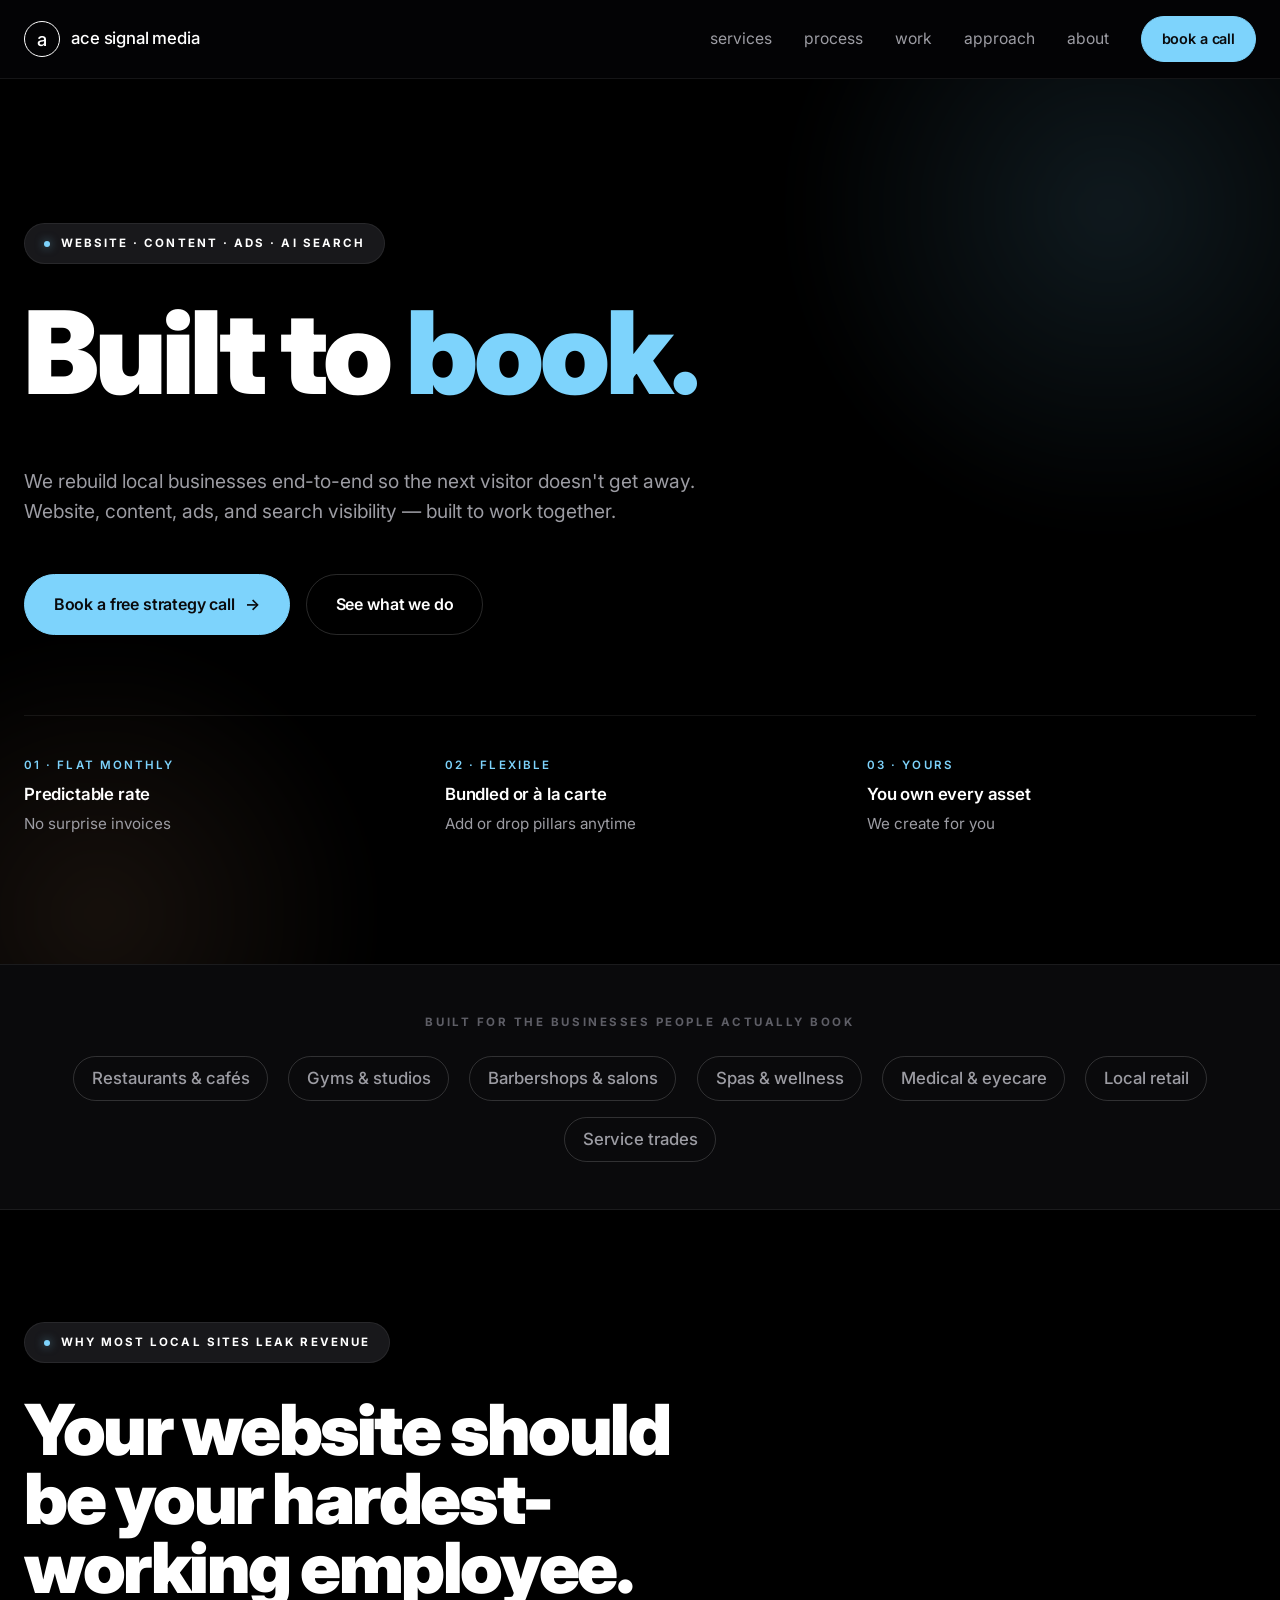
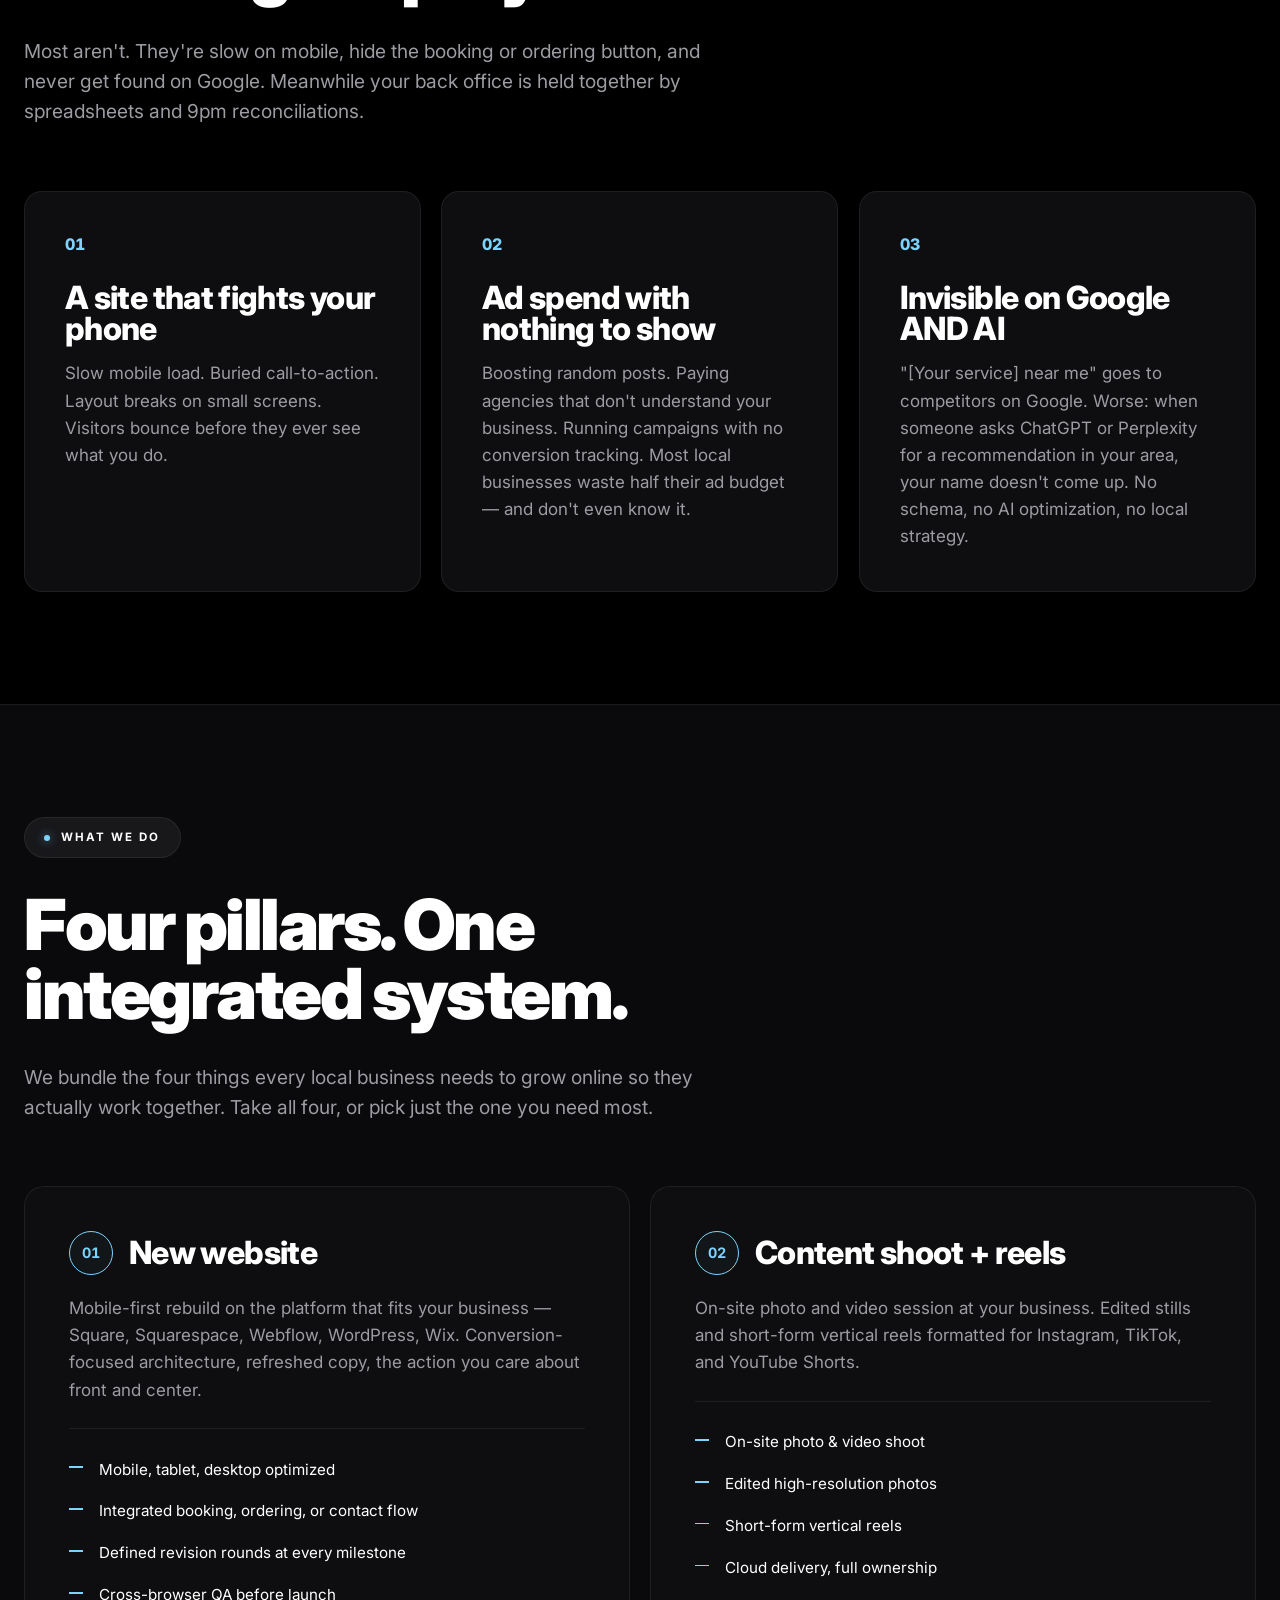
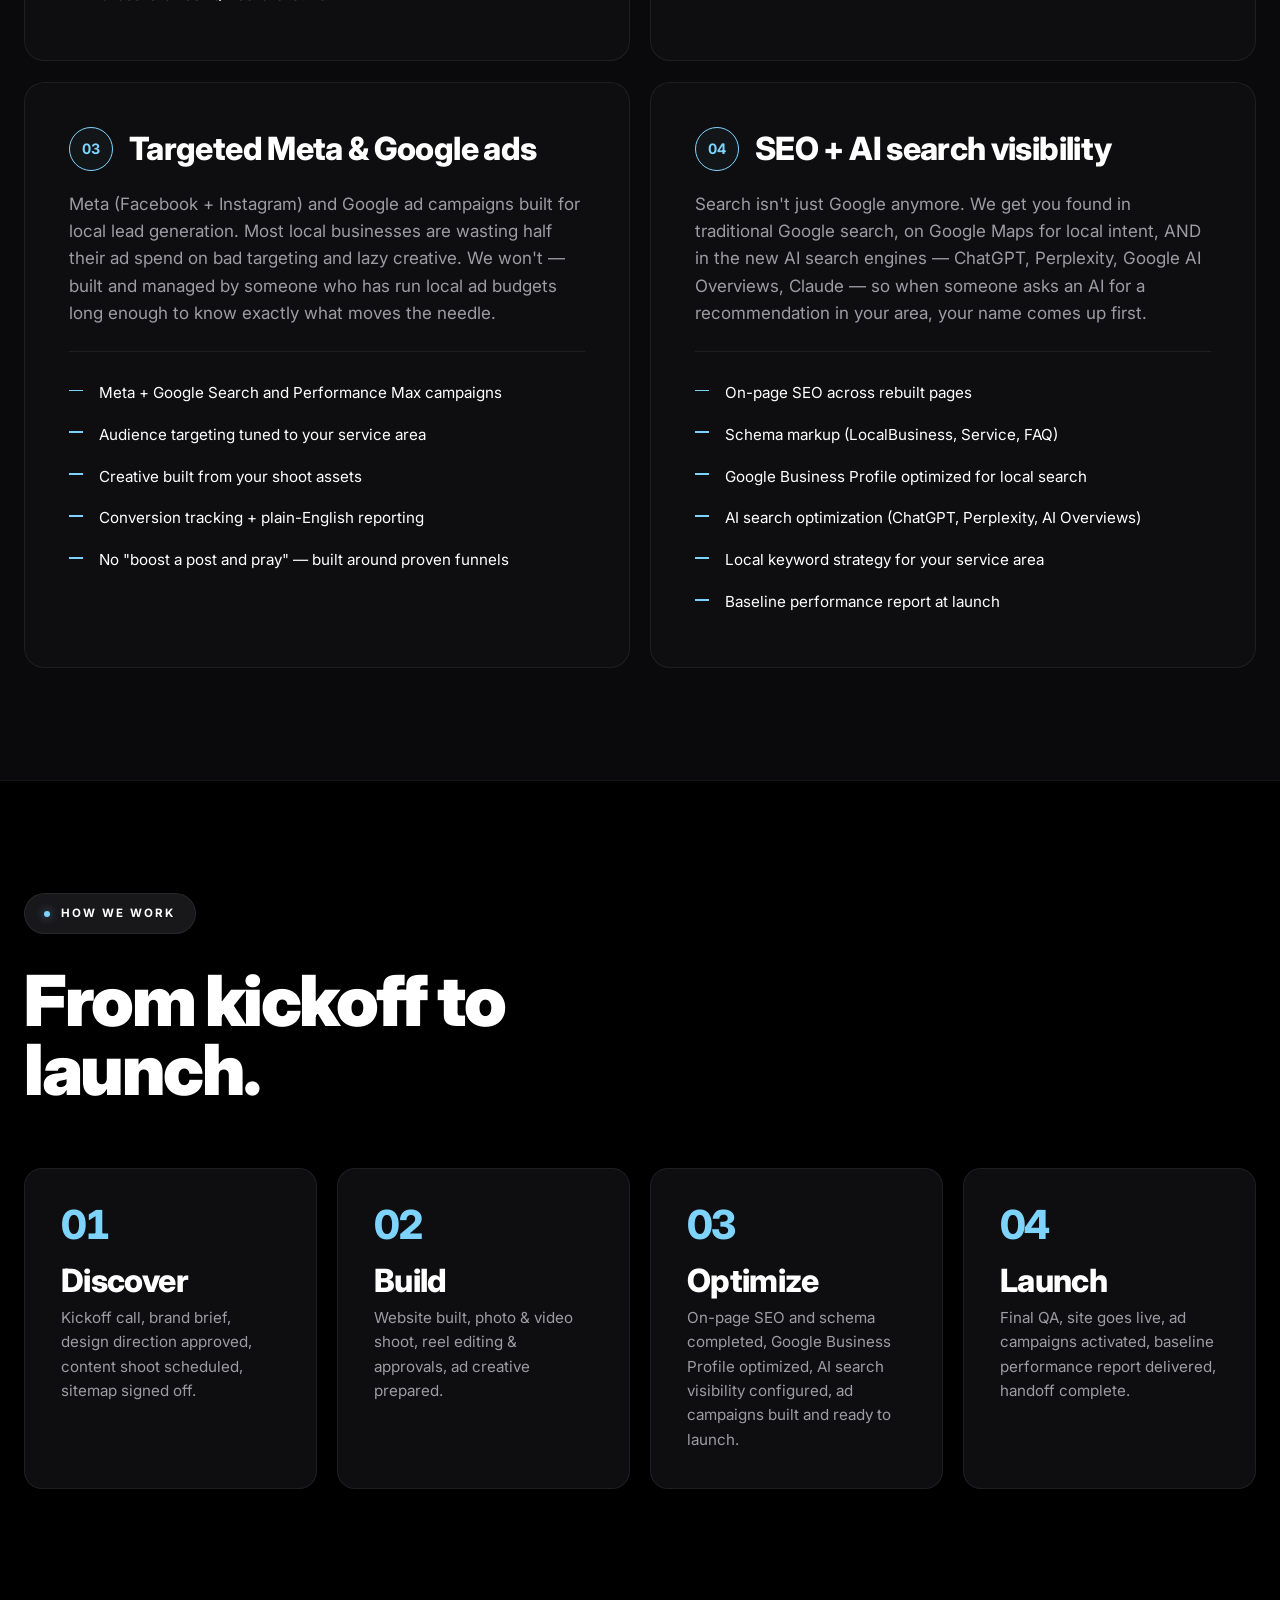
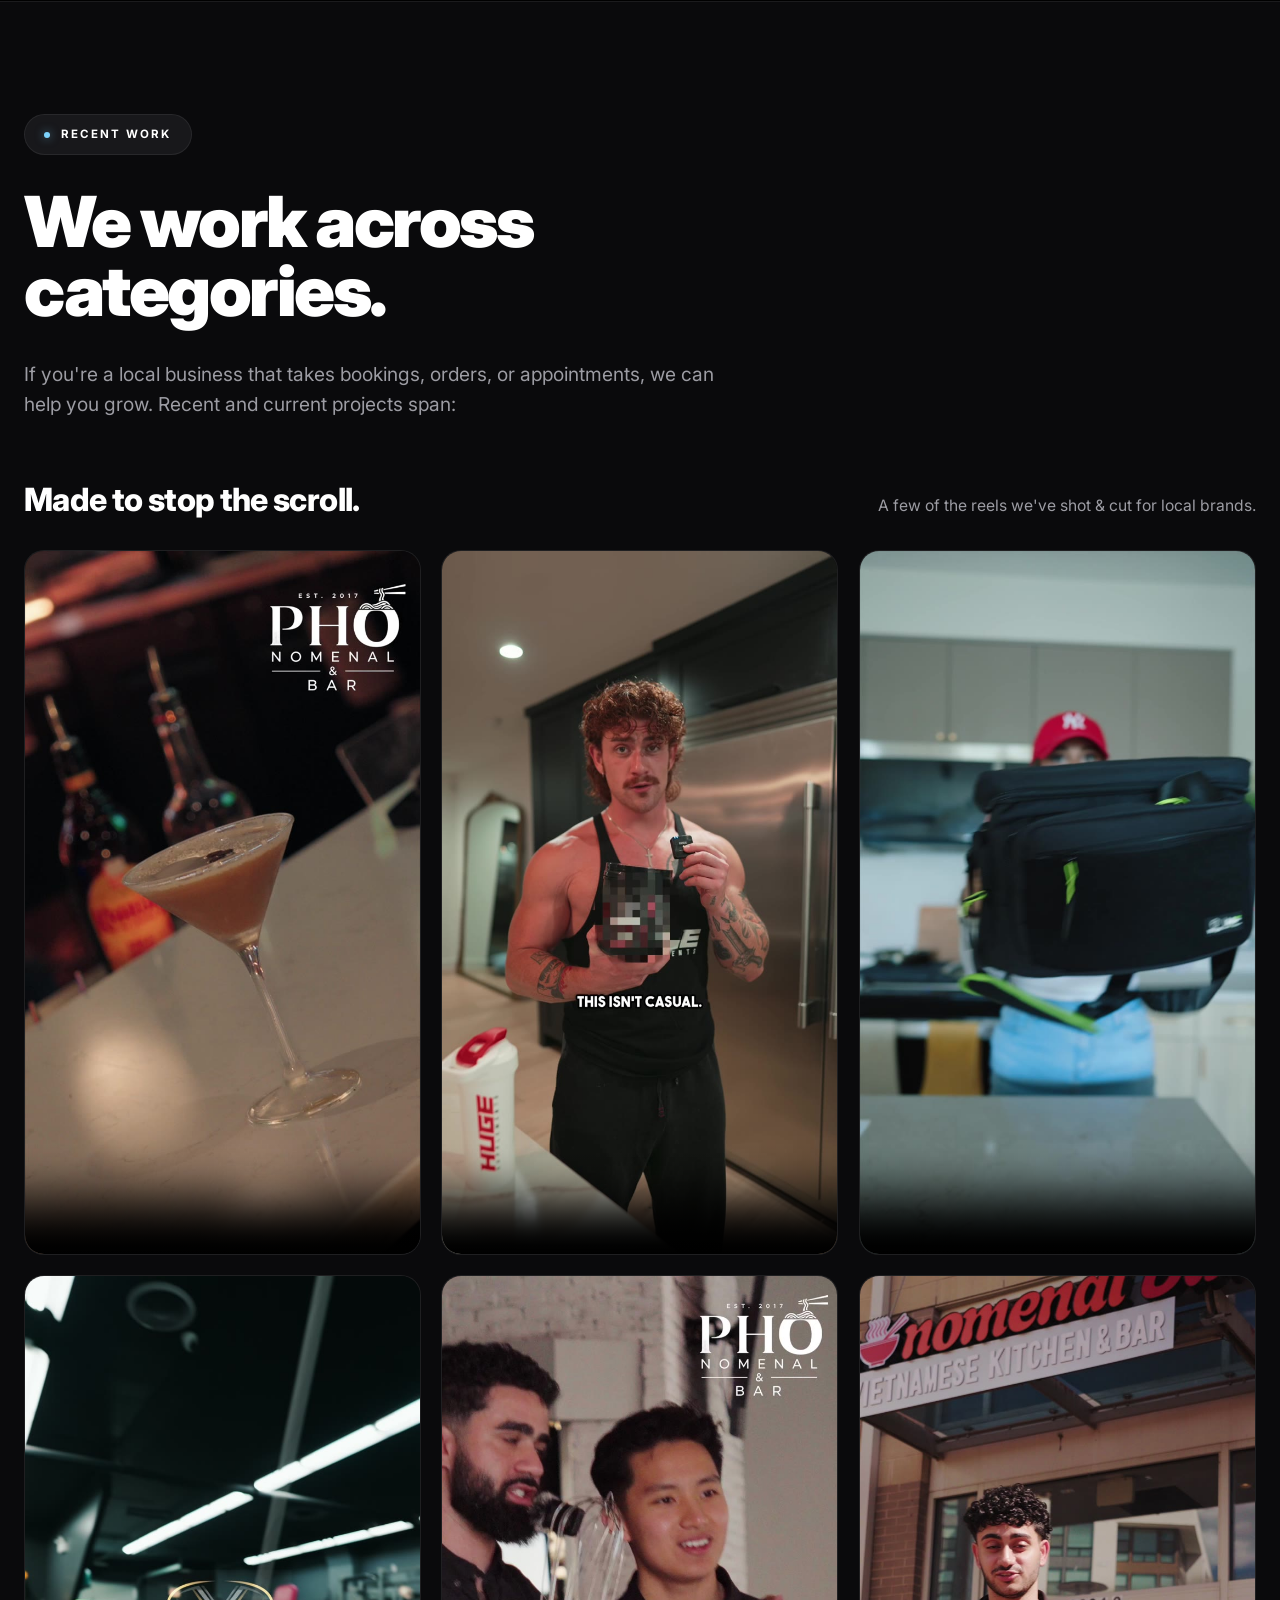
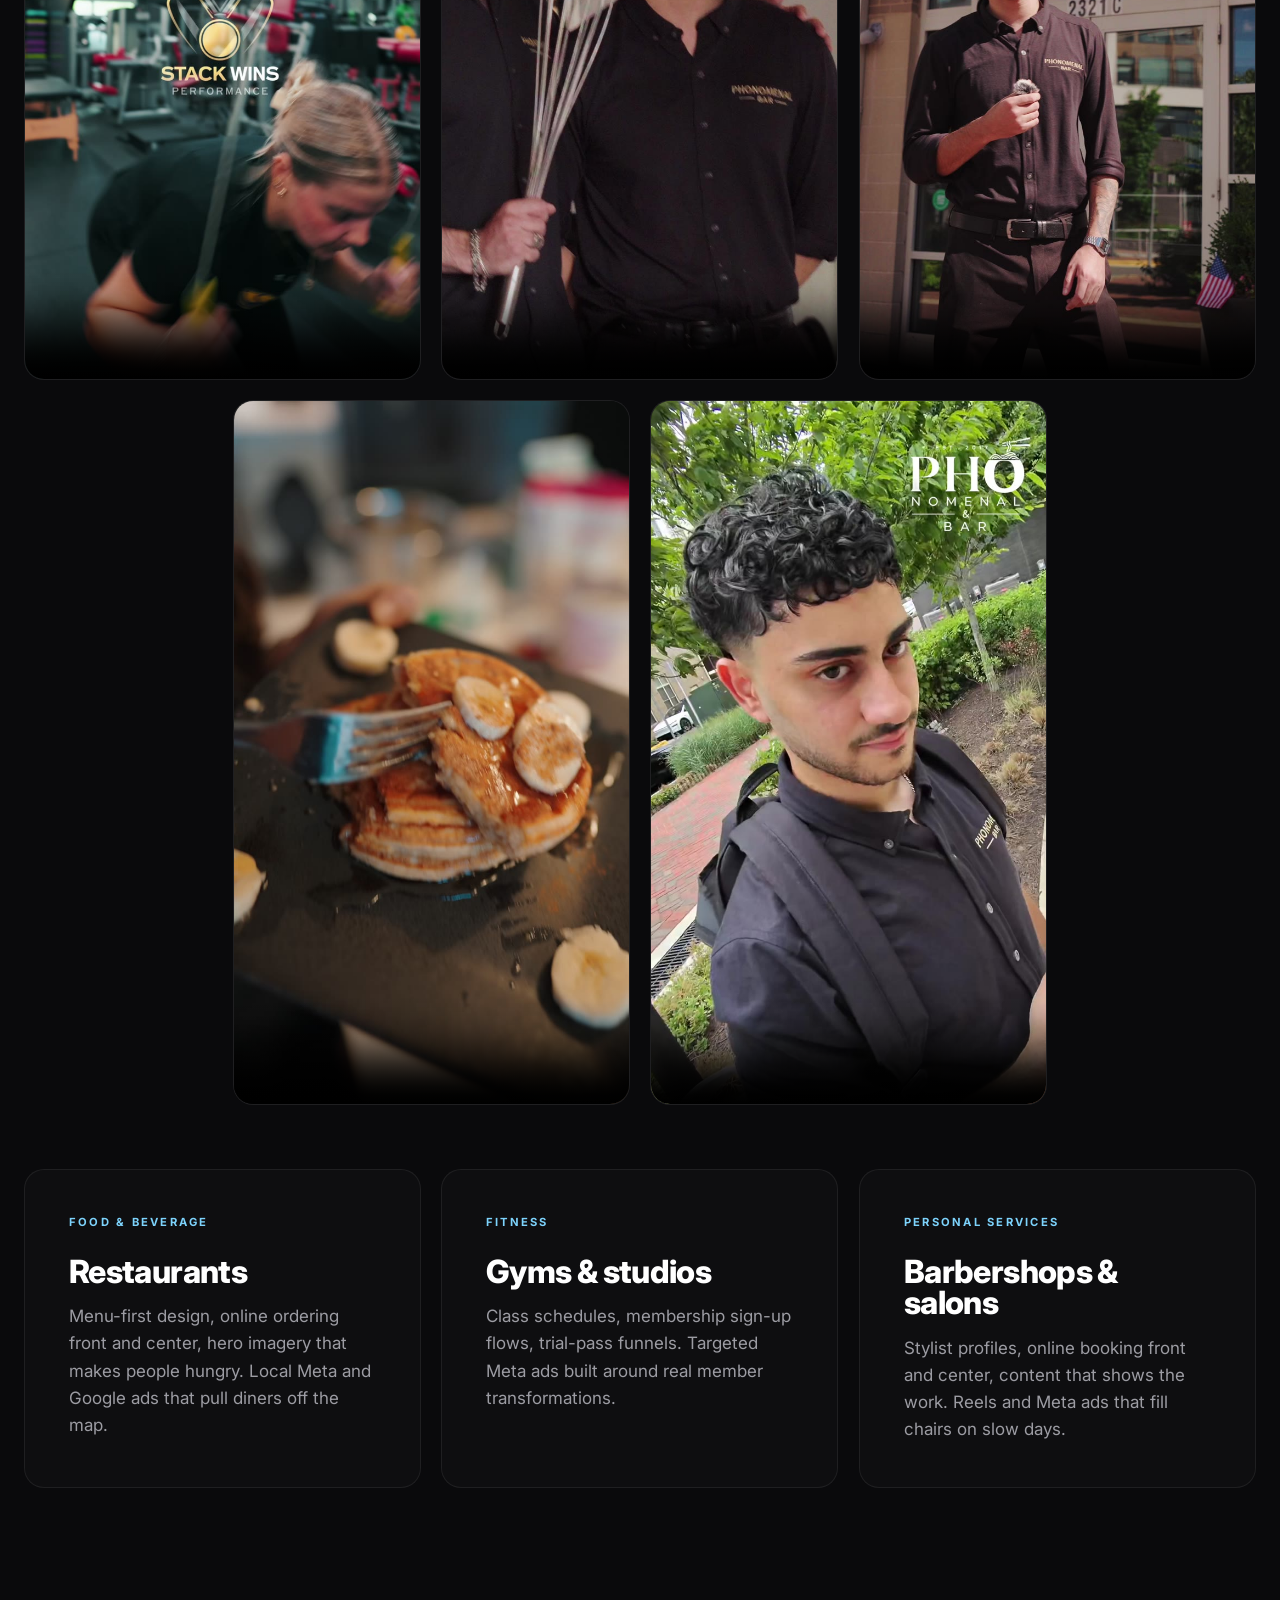
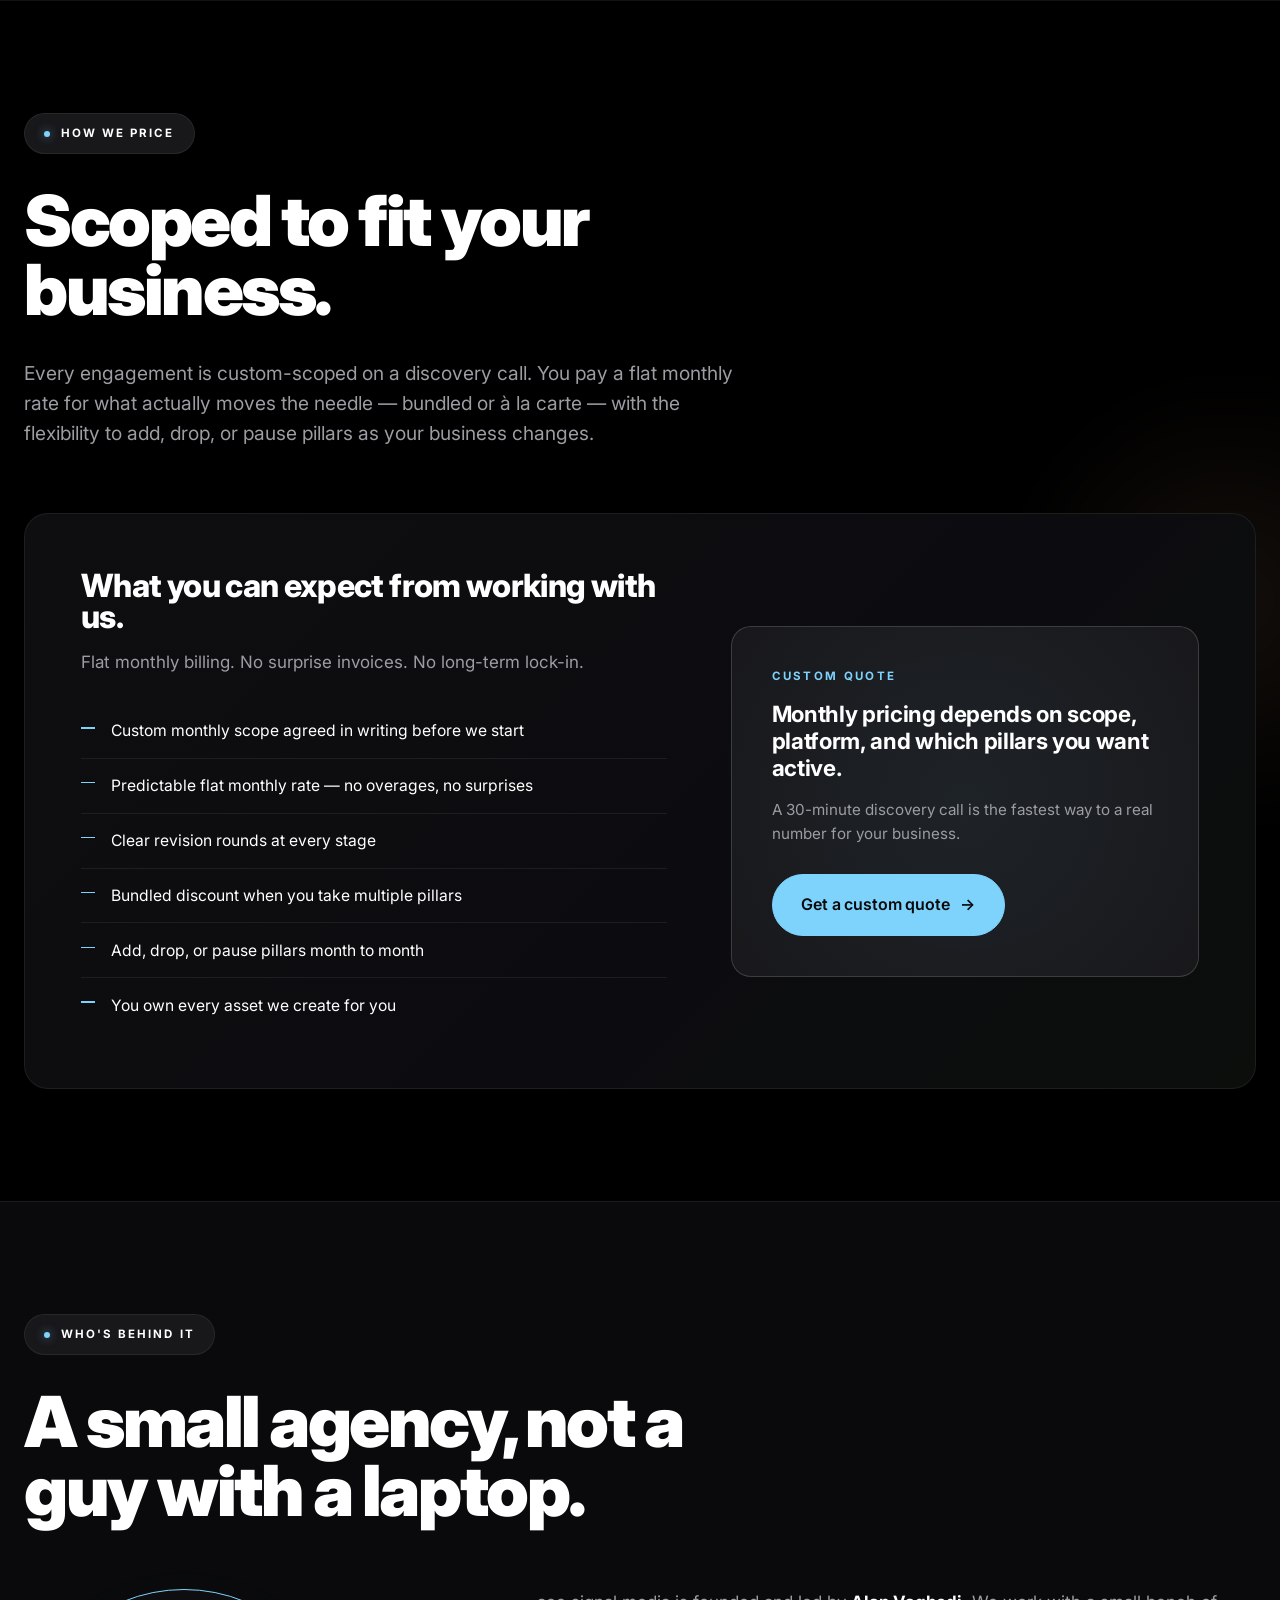
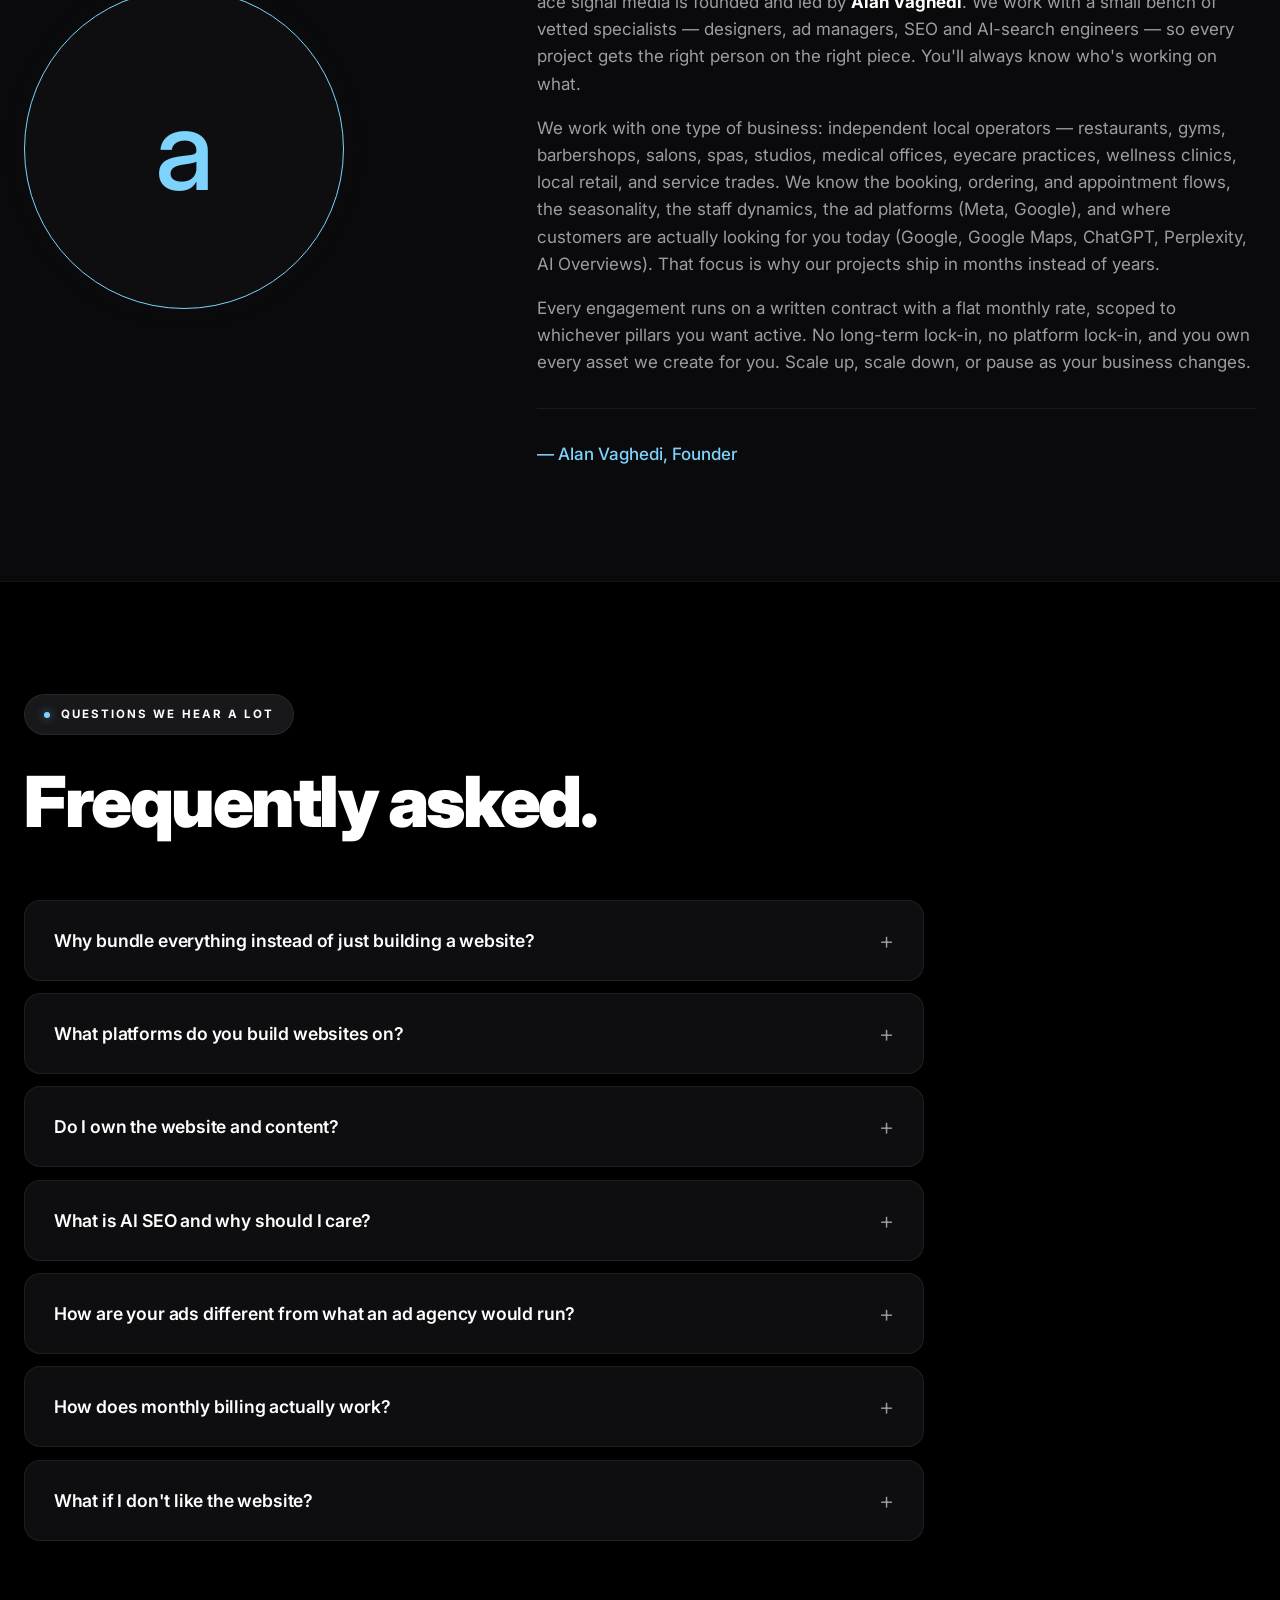
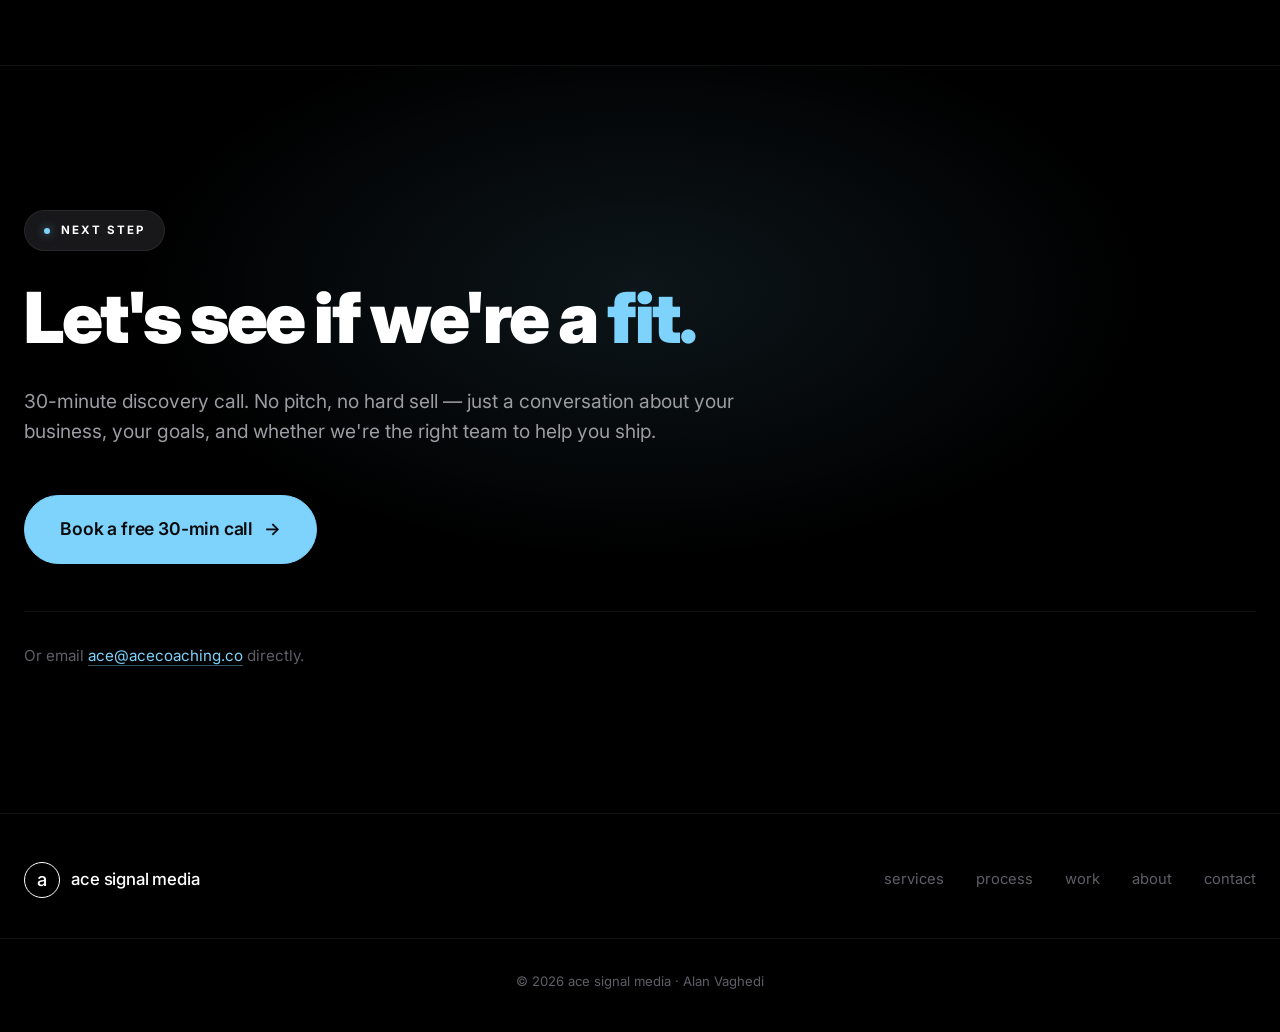
==== index.html @ 77b23f20 "Auto-deploy test marker" ====
<!DOCTYPE html>
<html lang="en">
<head>
<meta charset="UTF-8" />
<!-- autodeploy-test-marker-777 -->
<meta name="viewport" content="width=device-width, initial-scale=1.0" />
<title>ace signal media — built to book.</title>
<meta name="description" content="The website + ads + AI search agency for local small businesses. We rebuild your site, shoot your content, run your ads, and get you found on Google and AI." />
<!-- Leadsy / vtag AI website visitor pixel -->
<script id="vtag-ai-js" async src="https://r2.leadsy.ai/tag.js" data-pid="1Dq2SYJ3XK5FTLIPT" data-version="062024"></script>
<!-- Apollo.io website visitor tracking -->
<script>function initApollo(){var n=Math.random().toString(36).substring(7),o=document.createElement("script");
  o.src="https://assets.apollo.io/micro/website-tracker/tracker.iife.js?nocache="+n,o.async=!0,o.defer=!0,
  o.onload=function(){window.trackingFunctions.onLoad({appId:"6a668220c1beca00149664e9"})},
  document.head.appendChild(o)}initApollo();</script>
<link rel="preconnect" href="https://fonts.googleapis.com">
<link rel="preconnect" href="https://fonts.gstatic.com" crossorigin>
<link href="https://fonts.googleapis.com/css2?family=Inter:wght@400;500;600;700;800;900&display=swap" rel="stylesheet">
<style>
  /* ---------- Reset & base ---------- */
  *, *::before, *::after { box-sizing: border-box; }
  html { scroll-behavior: smooth; -webkit-text-size-adjust: 100%; }
  body {
    margin: 0;
    font-family: "Inter", -apple-system, BlinkMacSystemFont, "Helvetica Neue", Arial, sans-serif;
    font-size: 17px;
    line-height: 1.6;
    color: #FFFFFF;
    background: #000000;
    -webkit-font-smoothing: antialiased;
    -moz-osx-font-smoothing: grayscale;
  }
  img { max-width: 100%; display: block; }
  a { color: inherit; text-decoration: none; transition: color .2s, opacity .2s; }
  button, .btn { font-family: inherit; cursor: pointer; }

  :root {
    --bg: #050507;
    --bg-1: #0E0E10;
    --bg-2: #18181B;
    --bg-3: #222226;
    --bg-section: #0A0A0C;
    --text: #FFFFFF;
    --text-muted: #9C9CA3;
    --text-dim: #5E5E66;
    --border: rgba(255,255,255,0.07);
    --border-2: rgba(255,255,255,0.16);
    --accent: #7DD3FC;
    --accent-dim: #38B5E8;
    --accent-warm: #FFB88A;
    --max: 1320px;
  }

  h1, h2, h3, h4 {
    font-family: "Inter", sans-serif;
    font-weight: 900;
    color: var(--text);
    line-height: 0.98;
    letter-spacing: -0.035em;
    margin: 0 0 .5em;
  }
  h1 { font-size: clamp(3.5rem, 9vw, 7.5rem); }
  h2 { font-size: clamp(2.4rem, 5.5vw, 4.5rem); }
  h3 { font-size: clamp(1.4rem, 2.5vw, 2rem); font-weight: 800; letter-spacing: -0.02em; }
  h4 { font-size: 1.2rem; font-weight: 700; letter-spacing: -0.015em; }
  p  { margin: 0 0 1em; }

  ::selection { background: var(--accent); color: #000; }

  .pill {
    display: inline-flex;
    align-items: center;
    gap: .65rem;
    padding: .65rem 1.2rem;
    border-radius: 999px;
    background: var(--bg-2);
    color: var(--text);
    font-size: .72rem;
    font-weight: 700;
    letter-spacing: .18em;
    text-transform: uppercase;
    margin: 0 0 2rem;
    border: 1px solid var(--border);
  }
  .pill .dot {
    display: inline-block;
    width: 6px;
    height: 6px;
    border-radius: 50%;
    background: var(--accent);
    box-shadow: 0 0 10px rgba(125,211,252,0.6);
    animation: pulse 2.4s ease-in-out infinite;
  }
  @keyframes pulse {
    0%, 100% { opacity: 1; transform: scale(1); }
    50% { opacity: 0.6; transform: scale(0.85); }
  }
  .lede {
    font-size: clamp(1.05rem, 1.5vw, 1.3rem);
    color: var(--text-muted);
    line-height: 1.55;
    font-weight: 400;
    max-width: 60ch;
  }
  .muted { color: var(--text-muted); }
  .accent-text { color: var(--accent); }

  .container { max-width: var(--max); margin: 0 auto; padding: 0 1.5rem; }
  section { padding: 7rem 0; position: relative; }
  @media (max-width: 720px) { section { padding: 4.5rem 0; } }

  .section-alt { background: var(--bg-section); }
  .section-alt + section:not(.section-alt) { border-top: 1px solid var(--border); }
  section:not(.section-alt) + .section-alt { border-top: 1px solid var(--border); }

  /* ---------- Buttons ---------- */
  .btn {
    display: inline-flex;
    align-items: center;
    gap: .65rem;
    padding: 1.05rem 1.8rem;
    border-radius: 999px;
    font-weight: 600;
    font-size: 1rem;
    border: 1px solid transparent;
    transition: transform .15s ease, background .2s, color .2s, border-color .2s, box-shadow .25s;
    white-space: nowrap;
    letter-spacing: -0.01em;
    position: relative;
  }
  .btn-primary {
    background: var(--accent);
    color: #0A0A0C;
    border-color: var(--accent);
    box-shadow: 0 0 0 0 rgba(125,211,252,0);
  }
  .btn-primary:hover {
    background: #A5DFFE;
    border-color: #A5DFFE;
    transform: translateY(-1px);
    box-shadow: 0 8px 30px -8px rgba(125,211,252,0.55);
  }
  .btn-ghost {
    background: transparent;
    color: var(--text);
    border: 1px solid var(--border-2);
  }
  .btn-ghost:hover { border-color: var(--accent); color: var(--accent); background: rgba(125,211,252,0.04); }
  .btn-arrow::after {
    content: "→";
    display: inline-block;
    transition: transform .2s;
  }
  .btn-arrow:hover::after { transform: translateX(3px); }

  /* ---------- Nav ---------- */
  .nav {
    position: sticky;
    top: 0;
    z-index: 50;
    background: rgba(5,5,7,0.72);
    backdrop-filter: saturate(180%) blur(16px);
    -webkit-backdrop-filter: saturate(180%) blur(16px);
    border-bottom: 1px solid var(--border);
    transition: background .25s, border-color .25s;
  }
  .nav-inner {
    max-width: var(--max);
    margin: 0 auto;
    padding: 1rem 1.5rem;
    display: flex;
    align-items: center;
    justify-content: space-between;
    gap: 2rem;
  }
  .brand {
    display: inline-flex;
    align-items: center;
    gap: .7rem;
    font-family: "Inter", sans-serif;
    font-size: 1.05rem;
    font-weight: 500;
    color: var(--text);
    letter-spacing: -0.01em;
    transition: transform .25s;
  }
  .brand:hover { transform: translateX(2px); }
  .brand-mark {
    width: 36px;
    height: 36px;
    border: 1.5px solid var(--text);
    border-radius: 50%;
    display: inline-flex;
    align-items: center;
    justify-content: center;
    font-family: "Inter", sans-serif;
    font-weight: 500;
    font-size: 1.15rem;
    color: var(--text);
    line-height: 1;
    position: relative;
    transition: border-color .25s, box-shadow .25s;
  }
  .brand:hover .brand-mark {
    border-color: var(--accent);
    box-shadow: 0 0 24px -4px rgba(125,211,252,0.5);
    color: var(--accent);
  }
  .nav-links {
    display: flex;
    gap: 2rem;
    align-items: center;
    font-size: .98rem;
    color: var(--text-muted);
    font-weight: 400;
  }
  .nav-links a:not(.nav-cta) { position: relative; }
  .nav-links a:not(.nav-cta)::after {
    content: '';
    position: absolute;
    left: 0;
    bottom: -4px;
    width: 0;
    height: 1.5px;
    background: var(--accent);
    transition: width .25s ease;
  }
  .nav-links a:not(.nav-cta):hover { color: var(--text); }
  .nav-links a:not(.nav-cta):hover::after { width: 100%; }
  .nav-cta { font-size: .9rem; padding: .65rem 1.25rem; }
  @media (max-width: 880px) {
    .nav-links a:not(.nav-cta) { display: none; }
  }

  /* ---------- Hero ---------- */
  .hero {
    padding: 9rem 0 8rem;
    position: relative;
    overflow: hidden;
  }
  .hero::before {
    content: '';
    position: absolute;
    top: -220px;
    right: -180px;
    width: 700px;
    height: 700px;
    background: radial-gradient(circle, rgba(125,211,252,0.12), transparent 65%);
    border-radius: 50%;
    pointer-events: none;
    filter: blur(20px);
  }
  .hero::after {
    content: '';
    position: absolute;
    bottom: -250px;
    left: -200px;
    width: 600px;
    height: 600px;
    background: radial-gradient(circle, rgba(255,184,138,0.09), transparent 65%);
    border-radius: 50%;
    pointer-events: none;
    filter: blur(20px);
  }
  .hero > .container { position: relative; z-index: 1; }
  .hero h1 { max-width: 14ch; }
  .hero h1 .punch { color: var(--accent); }
  .hero .lede { margin-top: 1.8rem; }
  .hero-actions { margin-top: 3rem; display: flex; gap: 1rem; flex-wrap: wrap; }
  .hero-meta {
    margin-top: 5rem;
    padding-top: 2.5rem;
    border-top: 1px solid var(--border);
    display: grid;
    grid-template-columns: repeat(3, 1fr);
    gap: 2rem;
    color: var(--text-muted);
    font-size: .95rem;
  }
  @media (max-width: 720px) { .hero-meta { grid-template-columns: 1fr; gap: 1rem; } }
  .hero-meta strong { color: var(--text); font-weight: 600; display: block; margin-bottom: .25rem; font-size: 1.05rem; letter-spacing: -0.01em; }
  .hero-meta .label { color: var(--accent); font-weight: 600; font-size: .72rem; letter-spacing: .18em; text-transform: uppercase; display: block; margin-bottom: .4rem; }

  /* ---------- Trust strip ---------- */
  .trust {
    padding: 3rem 0;
    background: var(--bg-section);
    border-top: 1px solid var(--border);
    border-bottom: 1px solid var(--border);
    overflow: hidden;
  }
  .trust-label {
    margin: 0 0 1.5rem;
    color: var(--text-dim);
    font-size: .72rem;
    text-transform: uppercase;
    letter-spacing: .22em;
    font-weight: 700;
    text-align: center;
  }
  .trust-tags {
    display: flex;
    justify-content: center;
    flex-wrap: wrap;
    gap: 1rem 1.25rem;
    font-size: 1.05rem;
    font-weight: 500;
  }
  .trust-tags span {
    padding: .5rem 1.1rem;
    border: 1px solid var(--border-2);
    border-radius: 999px;
    color: var(--text-muted);
    transition: color .25s, border-color .25s, background .25s, transform .2s;
  }
  .trust-tags span:hover {
    color: var(--accent);
    border-color: var(--accent);
    background: rgba(125,211,252,0.06);
    transform: translateY(-2px);
  }

  /* ---------- Section header (shared) ---------- */
  .section-head { margin-bottom: 4rem; max-width: 65ch; }

  /* ---------- Problem section ---------- */
  .problem-grid {
    display: grid;
    grid-template-columns: repeat(3, 1fr);
    gap: 1.25rem;
  }
  @media (max-width: 880px) { .problem-grid { grid-template-columns: 1fr; } }
  .problem-card {
    padding: 2.5rem;
    background: var(--bg-1);
    border: 1px solid var(--border);
    border-radius: 18px;
    transition: border-color .25s, background .25s, transform .25s;
  }
  .problem-card:hover {
    border-color: rgba(125,211,252,0.35);
    background: #121214;
    transform: translateY(-3px);
  }
  .problem-card .num {
    font-weight: 800;
    color: var(--accent);
    font-size: 1rem;
    margin-bottom: 1.5rem;
    display: block;
    font-feature-settings: "tnum";
    letter-spacing: -0.01em;
  }
  .problem-card h3 { margin-bottom: 1rem; }
  .problem-card p { color: var(--text-muted); margin: 0; }

  /* ---------- Services ---------- */
  .services-grid {
    display: grid;
    grid-template-columns: repeat(2, 1fr);
    gap: 1.25rem;
  }
  @media (max-width: 880px) { .services-grid { grid-template-columns: 1fr; } }
  .service {
    padding: 2.75rem;
    background: var(--bg-1);
    border: 1px solid var(--border);
    border-radius: 20px;
    transition: border-color .25s, background .25s, transform .25s;
    position: relative;
    overflow: hidden;
  }
  .service::before {
    content: '';
    position: absolute;
    top: -1px; left: -1px; right: -1px; bottom: -1px;
    background: radial-gradient(circle at var(--mx, 50%) var(--my, 0%), rgba(125,211,252,0.08), transparent 40%);
    opacity: 0;
    transition: opacity .35s;
    pointer-events: none;
    border-radius: 20px;
  }
  .service:hover { border-color: rgba(125,211,252,0.25); transform: translateY(-3px); }
  .service:hover::before { opacity: 1; }
  .service > * { position: relative; z-index: 1; }
  .service-head {
    display: flex;
    align-items: center;
    gap: 1rem;
    margin-bottom: 1.25rem;
  }
  .service-num {
    display: inline-flex;
    align-items: center;
    justify-content: center;
    width: 44px;
    height: 44px;
    border: 1.5px solid var(--accent);
    border-radius: 50%;
    color: var(--accent);
    font-weight: 700;
    font-size: .9rem;
    font-feature-settings: "tnum";
    flex-shrink: 0;
    background: rgba(125,211,252,0.04);
  }
  .service h3 { margin: 0; }
  .service p { color: var(--text-muted); margin: 0 0 1.5rem; }
  .service ul {
    padding: 0;
    margin: 0;
    list-style: none;
    border-top: 1px solid var(--border);
    padding-top: 1.25rem;
  }
  .service li {
    color: var(--text);
    font-size: .95rem;
    padding: .55rem 0 .55rem 1.85rem;
    position: relative;
  }
  .service li::before {
    content: "";
    position: absolute;
    left: 0;
    top: 1.1rem;
    width: 14px;
    height: 1.5px;
    background: var(--accent);
  }

  /* ---------- Process ---------- */
  .process-grid {
    display: grid;
    grid-template-columns: repeat(4, 1fr);
    gap: 1.25rem;
  }
  @media (max-width: 880px) { .process-grid { grid-template-columns: repeat(2, 1fr); } }
  @media (max-width: 540px) { .process-grid { grid-template-columns: 1fr; } }
  .step {
    padding: 2.25rem;
    background: var(--bg-1);
    border: 1px solid var(--border);
    border-radius: 18px;
    transition: border-color .25s, background .25s, transform .25s;
  }
  .step:hover {
    border-color: rgba(125,211,252,0.25);
    background: #121214;
    transform: translateY(-3px);
  }
  .step-num {
    display: inline-block;
    font-weight: 800;
    font-size: 2.5rem;
    color: var(--accent);
    margin-bottom: 1.25rem;
    letter-spacing: -0.04em;
    font-feature-settings: "tnum";
    line-height: 1;
  }
  .step h3 { margin: 0 0 .6rem; }
  .step p { color: var(--text-muted); font-size: .95rem; margin: 0; }

  /* ---------- Work / industries ---------- */
  .industries-grid {
    display: grid;
    grid-template-columns: repeat(3, 1fr);
    gap: 1.25rem;
  }
  @media (max-width: 880px) { .industries-grid { grid-template-columns: 1fr; } }
  .industry {
    padding: 2.75rem;
    background: var(--bg-1);
    border: 1px solid var(--border);
    border-radius: 20px;
    transition: border-color .25s, background .25s, transform .25s;
    position: relative;
    overflow: hidden;
  }
  .industry:hover {
    border-color: rgba(125,211,252,0.25);
    background: #121214;
    transform: translateY(-3px);
  }
  .industry .tag {
    font-size: .7rem;
    letter-spacing: .2em;
    text-transform: uppercase;
    color: var(--accent);
    font-weight: 700;
    margin-bottom: 1.5rem;
    display: block;
  }
  .industry h3 { margin-bottom: 1rem; }
  .industry p { color: var(--text-muted); margin: 0; }

  /* ---------- Reels / portfolio video ---------- */
  .reels-subhead {
    display: flex;
    align-items: baseline;
    justify-content: space-between;
    gap: 1.5rem;
    flex-wrap: wrap;
    margin: 0 0 2rem;
  }
  .reels-subhead h3 { margin: 0; }
  .reels-subhead p { color: var(--text-muted); margin: 0; font-size: .98rem; }
  .reels-grid {
    display: flex;
    flex-wrap: wrap;
    justify-content: center;
    gap: 1.25rem;
    margin-bottom: 4rem;
  }
  .reel {
    flex: 0 1 calc((100% - 2 * 1.25rem) / 3);
    background: var(--bg-1);
    border: 1px solid var(--border);
    border-radius: 20px;
    overflow: hidden;
    transition: border-color .25s, transform .25s, box-shadow .25s;
  }
  @media (max-width: 880px) { .reel { flex-basis: calc((100% - 1.25rem) / 2); } }
  @media (max-width: 540px) { .reel { flex-basis: 100%; max-width: 360px; } }
  .reel:hover {
    border-color: rgba(125,211,252,0.35);
    transform: translateY(-3px);
    box-shadow: 0 18px 50px -20px rgba(0,0,0,0.7);
  }
  .reel-frame {
    position: relative;
    aspect-ratio: 9 / 16;
    background: #060608;
    display: flex;
    align-items: center;
    justify-content: center;
    overflow: hidden;
  }
  .reel-frame video {
    width: 100%;
    height: 100%;
    object-fit: cover;
    display: block;
    background: #060608;
  }
  .reel-placeholder {
    display: flex;
    flex-direction: column;
    align-items: center;
    gap: 1rem;
    color: var(--text-dim);
    text-align: center;
    padding: 1.5rem;
  }
  .reel-placeholder .play {
    width: 58px;
    height: 58px;
    border-radius: 50%;
    border: 1.5px solid var(--border-2);
    display: flex;
    align-items: center;
    justify-content: center;
    transition: border-color .25s, color .25s;
  }
  .reel:hover .reel-placeholder .play { border-color: var(--accent); color: var(--accent); }
  .reel-placeholder .play svg { width: 22px; height: 22px; fill: currentColor; margin-left: 3px; }
  .reel-placeholder span { font-size: .82rem; letter-spacing: .04em; }
  .reel-meta { padding: 1.15rem 1.25rem 1.35rem; }
  .reel-meta h4 { margin: 0; font-size: 1rem; font-weight: 700; }
  .reel-meta p { margin: .3rem 0 0; color: var(--text-muted); font-size: .85rem; }

  /* ---------- Pricing / Approach ---------- */
  #pricing {
    position: relative;
    overflow: hidden;
  }
  #pricing::before {
    content: '';
    position: absolute;
    top: 50%;
    right: -200px;
    transform: translateY(-50%);
    width: 500px;
    height: 500px;
    background: radial-gradient(circle, rgba(255,184,138,0.08), transparent 65%);
    border-radius: 50%;
    pointer-events: none;
    filter: blur(20px);
  }
  #pricing > .container { position: relative; z-index: 1; }
  .pricing-wrap {
    background: linear-gradient(135deg, var(--bg-1), #0C0C10 60%, #0B0E0B);
    border: 1px solid var(--border);
    border-radius: 24px;
    padding: 3.5rem;
    display: grid;
    grid-template-columns: 1.25fr 1fr;
    gap: 4rem;
    align-items: center;
  }
  @media (max-width: 880px) {
    .pricing-wrap { grid-template-columns: 1fr; padding: 2.25rem; gap: 2.5rem; }
  }
  .pricing-wrap h3 { font-size: clamp(1.5rem, 2.5vw, 2rem); margin-bottom: 1rem; }
  .pricing-wrap p { color: var(--text-muted); margin-bottom: 1rem; }
  .pricing-promises {
    list-style: none;
    padding: 0;
    margin: 1.75rem 0 0;
  }
  .pricing-promises li {
    padding: .9rem 0 .9rem 1.85rem;
    position: relative;
    font-size: .98rem;
    color: var(--text);
    border-bottom: 1px solid var(--border);
  }
  .pricing-promises li:last-child { border-bottom: 0; }
  .pricing-promises li::before {
    content: "";
    position: absolute;
    left: 0;
    top: 1.45rem;
    width: 14px;
    height: 1.5px;
    background: var(--accent);
  }
  .pricing-cta {
    background: var(--bg-2);
    padding: 2.5rem;
    border-radius: 20px;
    border: 1px solid var(--border-2);
    position: relative;
    overflow: hidden;
  }
  .pricing-cta::before {
    content: '';
    position: absolute;
    top: -50%;
    right: -50%;
    width: 200%;
    height: 200%;
    background: radial-gradient(circle, rgba(125,211,252,0.06), transparent 50%);
    pointer-events: none;
  }
  .pricing-cta > * { position: relative; }
  .pricing-cta .label {
    font-size: .72rem;
    letter-spacing: .2em;
    text-transform: uppercase;
    color: var(--accent);
    font-weight: 700;
    margin-bottom: 1rem;
  }
  .pricing-cta h4 {
    font-size: 1.4rem;
    margin-bottom: 1rem;
    line-height: 1.2;
    font-weight: 700;
  }
  .pricing-cta p { color: var(--text-muted); font-size: .95rem; margin-bottom: 1.75rem; }

  /* ---------- About ---------- */
  .about-grid {
    display: grid;
    grid-template-columns: 1fr 1.6fr;
    gap: 4rem;
    align-items: start;
  }
  @media (max-width: 880px) { .about-grid { grid-template-columns: 1fr; gap: 2.5rem; } }
  .about-avatar-wrap {
    position: relative;
    width: 100%;
    max-width: 320px;
  }
  .about-avatar-wrap::before {
    content: '';
    position: absolute;
    inset: -30px;
    background: radial-gradient(circle, rgba(125,211,252,0.16), transparent 60%);
    border-radius: 50%;
    pointer-events: none;
    filter: blur(20px);
    z-index: 0;
  }
  .about-avatar {
    position: relative;
    z-index: 1;
    width: 100%;
    aspect-ratio: 1;
    background: var(--bg-1);
    border: 1.5px solid var(--accent);
    border-radius: 50%;
    display: flex;
    align-items: center;
    justify-content: center;
    color: var(--accent);
    font-family: "Inter", sans-serif;
    font-weight: 500;
    font-size: 7rem;
    line-height: 1;
  }
  .about-content p { color: var(--text-muted); }
  .about-content strong { color: var(--text); }
  .about-signature {
    margin-top: 2rem;
    padding-top: 2rem;
    border-top: 1px solid var(--border);
    color: var(--accent);
    font-weight: 500;
  }

  /* ---------- FAQ ---------- */
  .faq-list { max-width: 900px; margin: 0; }
  details {
    background: var(--bg-1);
    border: 1px solid var(--border);
    border-radius: 16px;
    margin-bottom: .75rem;
    overflow: hidden;
    transition: border-color .25s, background .25s;
  }
  details:hover { border-color: var(--border-2); }
  details[open] { background: #121214; border-color: rgba(125,211,252,0.25); }
  summary {
    padding: 1.6rem 1.8rem;
    cursor: pointer;
    list-style: none;
    display: flex;
    justify-content: space-between;
    align-items: center;
    font-family: "Inter", sans-serif;
    font-size: 1.1rem;
    font-weight: 600;
    color: var(--text);
    letter-spacing: -0.01em;
    gap: 1.5rem;
  }
  summary::-webkit-details-marker { display: none; }
  summary::after {
    content: "+";
    color: var(--text-muted);
    font-size: 1.5rem;
    font-weight: 300;
    transition: transform .25s, color .25s;
    flex-shrink: 0;
    line-height: 1;
  }
  details:hover summary::after { color: var(--accent); }
  details[open] summary::after { content: "−"; color: var(--accent); }
  .faq-answer {
    padding: 0 1.8rem 1.6rem;
    color: var(--text-muted);
    max-width: 70ch;
  }
  .faq-answer p { margin: 0; }

  /* ---------- Closing CTA ---------- */
  .cta-section {
    padding: 9rem 0;
    position: relative;
    overflow: hidden;
    border-top: 1px solid var(--border);
  }
  .cta-section::before {
    content: '';
    position: absolute;
    top: 0;
    left: 50%;
    transform: translateX(-50%);
    width: 100%;
    max-width: 1200px;
    height: 100%;
    background: radial-gradient(ellipse 70% 60% at 50% 30%, rgba(125,211,252,0.10), transparent 60%);
    pointer-events: none;
  }
  .cta-section > .container { position: relative; z-index: 1; }
  .cta-section h2 { max-width: 18ch; }
  .cta-section h2 .accent { color: var(--accent); }
  .cta-section .lede { margin: 1.8rem 0 3rem; }
  .cta-section .btn-primary { font-size: 1.1rem; padding: 1.2rem 2.2rem; }
  .cta-meta {
    margin-top: 3rem;
    padding-top: 2rem;
    border-top: 1px solid var(--border);
    color: var(--text-dim);
    font-size: .95rem;
  }
  .cta-meta a {
    color: var(--accent);
    text-decoration: underline;
    text-decoration-color: rgba(125,211,252,0.4);
    text-underline-offset: 4px;
    transition: text-decoration-color .2s;
  }
  .cta-meta a:hover { text-decoration-color: var(--accent); }

  /* ---------- Footer ---------- */
  .footer {
    color: var(--text-dim);
    padding: 3rem 0 2.5rem;
    font-size: .92rem;
    border-top: 1px solid var(--border);
  }
  .footer-inner {
    max-width: var(--max);
    margin: 0 auto;
    padding: 0 1.5rem;
    display: flex;
    justify-content: space-between;
    align-items: center;
    flex-wrap: wrap;
    gap: 1.5rem;
  }
  .footer .brand { color: var(--text); }
  .footer-links { display: flex; gap: 2rem; flex-wrap: wrap; }
  .footer-links a:hover { color: var(--accent); }
  .footer-copy {
    margin-top: 2.5rem;
    padding-top: 2rem;
    border-top: 1px solid var(--border);
    text-align: center;
    font-size: .82rem;
    color: var(--text-dim);
  }

  /* ---------- Scroll animations ---------- */
  .fade-up {
    opacity: 0;
    transform: translateY(28px);
    transition: opacity .8s cubic-bezier(.16,.84,.44,1), transform .8s cubic-bezier(.16,.84,.44,1);
    will-change: opacity, transform;
  }
  .fade-up.in-view {
    opacity: 1;
    transform: translateY(0);
  }
  .stagger > * { transition-delay: 0ms; }
  .stagger.in-view > *:nth-child(1) { transition-delay: 0ms; }
  .stagger.in-view > *:nth-child(2) { transition-delay: 90ms; }
  .stagger.in-view > *:nth-child(3) { transition-delay: 180ms; }
  .stagger.in-view > *:nth-child(4) { transition-delay: 270ms; }
  .stagger.in-view > *:nth-child(5) { transition-delay: 360ms; }
  .stagger.in-view > *:nth-child(6) { transition-delay: 450ms; }
  .stagger.in-view > *:nth-child(7) { transition-delay: 540ms; }

  @media (prefers-reduced-motion: reduce) {
    .fade-up { opacity: 1; transform: none; transition: none; }
    .pill .dot { animation: none; }
    html { scroll-behavior: auto; }
  }
</style>
</head>
<body>

<!-- ============= NAV ============= -->
<nav class="nav">
  <div class="nav-inner">
    <a class="brand" href="#top" aria-label="ace signal media home">
      <span class="brand-mark">a</span>
      <span>ace signal media</span>
    </a>
    <div class="nav-links">
      <a href="#services">services</a>
      <a href="#process">process</a>
      <a href="#work">work</a>
      <a href="#pricing">approach</a>
      <a href="#about">about</a>
      <a class="btn btn-primary nav-cta" href="https://calendar.app.google/RjDqahP2hVmo7f5r6" target="_blank" rel="noopener">book a call</a>
    </div>
  </div>
</nav>

<!-- ============= HERO ============= -->
<header id="top" class="hero">
  <div class="container">
    <span class="pill fade-up"><span class="dot"></span>WEBSITE · CONTENT · ADS · AI SEARCH</span>
    <h1 class="fade-up">Built to <span class="punch">book.</span></h1>
    <p class="lede fade-up">
      We rebuild local businesses end-to-end so the next visitor doesn't get away.
      Website, content, ads, and search visibility — built to work together.
    </p>
    <div class="hero-actions fade-up">
      <a class="btn btn-primary btn-arrow" href="https://calendar.app.google/RjDqahP2hVmo7f5r6" target="_blank" rel="noopener">Book a free strategy call</a>
      <a class="btn btn-ghost" href="#services">See what we do</a>
    </div>
    <div class="hero-meta stagger">
      <div class="fade-up"><span class="label">01 · FLAT MONTHLY</span><strong>Predictable rate</strong>No surprise invoices</div>
      <div class="fade-up"><span class="label">02 · FLEXIBLE</span><strong>Bundled or à la carte</strong>Add or drop pillars anytime</div>
      <div class="fade-up"><span class="label">03 · YOURS</span><strong>You own every asset</strong>We create for you</div>
    </div>
  </div>
</header>

<!-- ============= TRUST ============= -->
<section class="trust">
  <div class="container">
    <p class="trust-label fade-up">Built for the businesses people actually book</p>
    <div class="trust-tags stagger">
      <span class="fade-up">Restaurants &amp; cafés</span>
      <span class="fade-up">Gyms &amp; studios</span>
      <span class="fade-up">Barbershops &amp; salons</span>
      <span class="fade-up">Spas &amp; wellness</span>
      <span class="fade-up">Medical &amp; eyecare</span>
      <span class="fade-up">Local retail</span>
      <span class="fade-up">Service trades</span>
    </div>
  </div>
</section>

<!-- ============= PROBLEM ============= -->
<section id="problem">
  <div class="container">
    <div class="section-head fade-up">
      <span class="pill"><span class="dot"></span>WHY MOST LOCAL SITES LEAK REVENUE</span>
      <h2>Your website should be your hardest-working employee.</h2>
      <p class="lede" style="margin-top:1.5rem;">
        Most aren't. They're slow on mobile, hide the booking or ordering button, and never get found on Google.
        Meanwhile your back office is held together by spreadsheets and 9pm reconciliations.
      </p>
    </div>

    <div class="problem-grid stagger">
      <div class="problem-card fade-up">
        <span class="num">01</span>
        <h3>A site that fights your phone</h3>
        <p>Slow mobile load. Buried call-to-action. Layout breaks on small screens. Visitors bounce before they ever see what you do.</p>
      </div>
      <div class="problem-card fade-up">
        <span class="num">02</span>
        <h3>Ad spend with nothing to show</h3>
        <p>Boosting random posts. Paying agencies that don't understand your business. Running campaigns with no conversion tracking. Most local businesses waste half their ad budget — and don't even know it.</p>
      </div>
      <div class="problem-card fade-up">
        <span class="num">03</span>
        <h3>Invisible on Google AND AI</h3>
        <p>"[Your service] near me" goes to competitors on Google. Worse: when someone asks ChatGPT or Perplexity for a recommendation in your area, your name doesn't come up. No schema, no AI optimization, no local strategy.</p>
      </div>
    </div>
  </div>
</section>

<!-- ============= SERVICES ============= -->
<section id="services" class="section-alt">
  <div class="container">
    <div class="section-head fade-up">
      <span class="pill"><span class="dot"></span>WHAT WE DO</span>
      <h2>Four pillars. One integrated system.</h2>
      <p class="lede" style="margin-top:1.5rem;">
        We bundle the four things every local business needs to grow online so they actually work together.
        Take all four, or pick just the one you need most.
      </p>
    </div>

    <div class="services-grid stagger">
      <div class="service fade-up">
        <div class="service-head">
          <span class="service-num">01</span>
          <h3>New website</h3>
        </div>
        <p>Mobile-first rebuild on the platform that fits your business — Square, Squarespace, Webflow, WordPress, Wix. Conversion-focused architecture, refreshed copy, the action you care about front and center.</p>
        <ul>
          <li>Mobile, tablet, desktop optimized</li>
          <li>Integrated booking, ordering, or contact flow</li>
          <li>Defined revision rounds at every milestone</li>
          <li>Cross-browser QA before launch</li>
        </ul>
      </div>
      <div class="service fade-up">
        <div class="service-head">
          <span class="service-num">02</span>
          <h3>Content shoot + reels</h3>
        </div>
        <p>On-site photo and video session at your business. Edited stills and short-form vertical reels formatted for Instagram, TikTok, and YouTube Shorts.</p>
        <ul>
          <li>On-site photo &amp; video shoot</li>
          <li>Edited high-resolution photos</li>
          <li>Short-form vertical reels</li>
          <li>Cloud delivery, full ownership</li>
        </ul>
      </div>
      <div class="service fade-up">
        <div class="service-head">
          <span class="service-num">03</span>
          <h3>Targeted Meta &amp; Google ads</h3>
        </div>
        <p>Meta (Facebook + Instagram) and Google ad campaigns built for local lead generation. Most local businesses are wasting half their ad spend on bad targeting and lazy creative. We won't — built and managed by someone who has run local ad budgets long enough to know exactly what moves the needle.</p>
        <ul>
          <li>Meta + Google Search and Performance Max campaigns</li>
          <li>Audience targeting tuned to your service area</li>
          <li>Creative built from your shoot assets</li>
          <li>Conversion tracking + plain-English reporting</li>
          <li>No "boost a post and pray" — built around proven funnels</li>
        </ul>
      </div>
      <div class="service fade-up">
        <div class="service-head">
          <span class="service-num">04</span>
          <h3>SEO + AI search visibility</h3>
        </div>
        <p>Search isn't just Google anymore. We get you found in traditional Google search, on Google Maps for local intent, AND in the new AI search engines — ChatGPT, Perplexity, Google AI Overviews, Claude — so when someone asks an AI for a recommendation in your area, your name comes up first.</p>
        <ul>
          <li>On-page SEO across rebuilt pages</li>
          <li>Schema markup (LocalBusiness, Service, FAQ)</li>
          <li>Google Business Profile optimized for local search</li>
          <li>AI search optimization (ChatGPT, Perplexity, AI Overviews)</li>
          <li>Local keyword strategy for your service area</li>
          <li>Baseline performance report at launch</li>
        </ul>
      </div>
    </div>
  </div>
</section>

<!-- ============= PROCESS ============= -->
<section id="process">
  <div class="container">
    <div class="section-head fade-up">
      <span class="pill"><span class="dot"></span>HOW WE WORK</span>
      <h2>From kickoff to launch.</h2>
    </div>

    <div class="process-grid stagger">
      <div class="step fade-up">
        <span class="step-num">01</span>
        <h3>Discover</h3>
        <p>Kickoff call, brand brief, design direction approved, content shoot scheduled, sitemap signed off.</p>
      </div>
      <div class="step fade-up">
        <span class="step-num">02</span>
        <h3>Build</h3>
        <p>Website built, photo &amp; video shoot, reel editing &amp; approvals, ad creative prepared.</p>
      </div>
      <div class="step fade-up">
        <span class="step-num">03</span>
        <h3>Optimize</h3>
        <p>On-page SEO and schema completed, Google Business Profile optimized, AI search visibility configured, ad campaigns built and ready to launch.</p>
      </div>
      <div class="step fade-up">
        <span class="step-num">04</span>
        <h3>Launch</h3>
        <p>Final QA, site goes live, ad campaigns activated, baseline performance report delivered, handoff complete.</p>
      </div>
    </div>
  </div>
</section>

<!-- ============= WORK / INDUSTRIES ============= -->
<section id="work" class="section-alt">
  <div class="container">
    <div class="section-head fade-up">
      <span class="pill"><span class="dot"></span>RECENT WORK</span>
      <h2>We work across categories.</h2>
      <p class="lede" style="margin-top:1.5rem;">
        If you're a local business that takes bookings, orders, or appointments, we can help you grow.
        Recent and current projects span:
      </p>
    </div>

    <!-- ===== REELS / PORTFOLIO VIDEO =====
         To add a clip: drop the .mp4 into a "videos" folder next to this file,
         then uncomment the <video> line and set its src + poster.
         Delete or duplicate a .reel block to change how many show. -->
    <div class="reels-subhead fade-up">
      <h3>Made to stop the scroll.</h3>
      <p>A few of the reels we've shot &amp; cut for local brands.</p>
    </div>
    <div class="reels-grid stagger">
      <div class="reel fade-up">
        <div class="reel-frame">
          <video src="videos/espresso-martini.mp4" controls playsinline preload="metadata" poster="videos/espresso-martini.jpg"></video>
        </div>
      </div>
      <div class="reel fade-up">
        <div class="reel-frame">
          <video src="videos/wrecked-ad.mp4" controls playsinline preload="metadata" poster="videos/wrecked-ad.jpg"></video>
        </div>
      </div>
      <div class="reel fade-up">
        <div class="reel-frame">
          <video src="videos/mega-fit-meals.mp4" controls playsinline preload="metadata" poster="videos/mega-fit-meals.jpg"></video>
        </div>
      </div>
      <div class="reel fade-up">
        <div class="reel-frame">
          <video src="videos/mikey-steel.mp4" controls playsinline preload="metadata" poster="videos/mikey-steel.jpg"></video>
        </div>
      </div>
      <div class="reel fade-up">
        <div class="reel-frame">
          <video src="videos/wilson.mp4" controls playsinline preload="metadata" poster="videos/wilson.jpg"></video>
        </div>
      </div>
      <div class="reel fade-up">
        <div class="reel-frame">
          <video src="videos/abe-standup.mp4" controls playsinline preload="metadata" poster="videos/abe-standup.jpg"></video>
        </div>
      </div>
      <div class="reel fade-up">
        <div class="reel-frame">
          <video src="videos/huge-pancake.mp4" controls playsinline preload="metadata" poster="videos/huge-pancake.jpg"></video>
        </div>
      </div>
      <div class="reel fade-up">
        <div class="reel-frame">
          <video src="videos/kasra.mp4" controls playsinline preload="metadata" poster="videos/kasra.jpg"></video>
        </div>
      </div>
    </div>

    <div class="industries-grid stagger">
      <div class="industry fade-up">
        <span class="tag">FOOD &amp; BEVERAGE</span>
        <h3>Restaurants</h3>
        <p>Menu-first design, online ordering front and center, hero imagery that makes people hungry. Local Meta and Google ads that pull diners off the map.</p>
      </div>
      <div class="industry fade-up">
        <span class="tag">FITNESS</span>
        <h3>Gyms &amp; studios</h3>
        <p>Class schedules, membership sign-up flows, trial-pass funnels. Targeted Meta ads built around real member transformations.</p>
      </div>
      <div class="industry fade-up">
        <span class="tag">PERSONAL SERVICES</span>
        <h3>Barbershops &amp; salons</h3>
        <p>Stylist profiles, online booking front and center, content that shows the work. Reels and Meta ads that fill chairs on slow days.</p>
      </div>
    </div>
  </div>
</section>

<!-- ============= APPROACH (Pricing) ============= -->
<section id="pricing">
  <div class="container">
    <div class="section-head fade-up">
      <span class="pill"><span class="dot"></span>HOW WE PRICE</span>
      <h2>Scoped to fit your business.</h2>
      <p class="lede" style="margin-top:1.5rem;">
        Every engagement is custom-scoped on a discovery call. You pay a flat monthly rate
        for what actually moves the needle — bundled or à la carte — with the flexibility
        to add, drop, or pause pillars as your business changes.
      </p>
    </div>

    <div class="pricing-wrap fade-up">
      <div>
        <h3>What you can expect from working with us.</h3>
        <p>Flat monthly billing. No surprise invoices. No long-term lock-in.</p>
        <ul class="pricing-promises">
          <li>Custom monthly scope agreed in writing before we start</li>
          <li>Predictable flat monthly rate — no overages, no surprises</li>
          <li>Clear revision rounds at every stage</li>
          <li>Bundled discount when you take multiple pillars</li>
          <li>Add, drop, or pause pillars month to month</li>
          <li>You own every asset we create for you</li>
        </ul>
      </div>
      <div class="pricing-cta">
        <div class="label">CUSTOM QUOTE</div>
        <h4>Monthly pricing depends on scope, platform, and which pillars you want active.</h4>
        <p>A 30-minute discovery call is the fastest way to a real number for your business.</p>
        <a class="btn btn-primary btn-arrow" href="https://calendar.app.google/RjDqahP2hVmo7f5r6" target="_blank" rel="noopener">Get a custom quote</a>
      </div>
    </div>
  </div>
</section>

<!-- ============= ABOUT ============= -->
<section id="about" class="section-alt">
  <div class="container">
    <div class="section-head fade-up">
      <span class="pill"><span class="dot"></span>WHO'S BEHIND IT</span>
      <h2>A small agency, not a guy with a laptop.</h2>
    </div>

    <div class="about-grid">
      <div class="about-avatar-wrap fade-up">
        <div class="about-avatar" aria-hidden="true">a</div>
      </div>
      <div class="about-content fade-up">
        <p>ace signal media is founded and led by <strong>Alan Vaghedi</strong>.
          We work with a small bench of vetted specialists — designers, ad managers,
          SEO and AI-search engineers — so every project gets the right person on the right
          piece. You'll always know who's working on what.</p>
        <p>We work with one type of business: independent local operators — restaurants,
          gyms, barbershops, salons, spas, studios, medical offices, eyecare practices,
          wellness clinics, local retail, and service trades. We know the booking, ordering,
          and appointment flows, the seasonality, the staff dynamics, the ad platforms
          (Meta, Google), and where customers are actually looking for you today (Google,
          Google Maps, ChatGPT, Perplexity, AI Overviews). That focus is why our projects
          ship in months instead of years.</p>
        <p>Every engagement runs on a written contract with a flat monthly rate, scoped
          to whichever pillars you want active. No long-term lock-in, no platform lock-in,
          and you own every asset we create for you. Scale up, scale down, or pause as your
          business changes.</p>
        <div class="about-signature">— Alan Vaghedi, Founder</div>
      </div>
    </div>
  </div>
</section>

<!-- ============= FAQ ============= -->
<section id="faq">
  <div class="container">
    <div class="section-head fade-up">
      <span class="pill"><span class="dot"></span>QUESTIONS WE HEAR A LOT</span>
      <h2>Frequently asked.</h2>
    </div>

    <div class="faq-list stagger">
      <details class="fade-up">
        <summary>Why bundle everything instead of just building a website?</summary>
        <div class="faq-answer">
          <p>A beautiful website with no SEO doesn't get found. A site with no content looks
            generic. Ad spend with no funnel underneath leaks money. The four pillars work
            because they're integrated — that's why we bundle them. If your budget or timeline
            only allows one piece, we'll scope it à la carte.</p>
        </div>
      </details>
      <details class="fade-up">
        <summary>What platforms do you build websites on?</summary>
        <div class="faq-answer">
          <p>We meet you where you already are. Most projects land on Square, Squarespace, Webflow,
            WordPress, or Wix. We'll recommend the right platform based on your business, your
            team's tech comfort, and what your booking, ordering, or contact flow actually needs to do.</p>
        </div>
      </details>
      <details class="fade-up">
        <summary>Do I own the website and content?</summary>
        <div class="faq-answer">
          <p>Yes. Every deliverable we create — website files, photos, video, ad creative,
            keyword research, performance reports — is yours, perpetually, no strings.
            That's true whether you stay on with us for one month or one year. We retain
            the right to feature the work in our portfolio.</p>
        </div>
      </details>
      <details class="fade-up">
        <summary>What is AI SEO and why should I care?</summary>
        <div class="faq-answer">
          <p>People aren't just typing "best gym near me" into Google anymore — they're asking
            ChatGPT, Perplexity, and Google's AI Overviews for recommendations directly. These
            answer engines pull from a different set of signals than classic Google rank: schema
            markup, structured content, citations on review sites, and clean conversational copy
            on your pages. Most local businesses (and most agencies) aren't optimizing for any of
            this yet. We bake AI search visibility into every project so you're showing up where
            the next wave of customers is actually looking.</p>
        </div>
      </details>
      <details class="fade-up">
        <summary>How are your ads different from what an ad agency would run?</summary>
        <div class="faq-answer">
          <p>Most agencies running local ads do three things wrong: weak audience targeting
            (interest-based "spray and pray" instead of geographic + behavior), recycled creative
            that doesn't match the business, and zero conversion tracking so they can claim
            success without proving ROI. We build campaigns around your real customers, use
            creative from your own content shoot, and install full conversion tracking from day
            one — so you actually know what's working.</p>
        </div>
      </details>
      <details class="fade-up">
        <summary>How does monthly billing actually work?</summary>
        <div class="faq-answer">
          <p>Flat monthly rate, scoped on a discovery call based on which pillars you want active.
            That rate covers everything in your agreed scope — no overage invoices, no surprise
            charges. Most clients start with the full bundle for the first few months to ship the
            foundational work (website, shoot, SEO, ad setup), then scale to whichever pillars
            they want ongoing. You can add, drop, or pause pillars month to month, and cancel
            with 30 days notice. No long-term lock-in.</p>
        </div>
      </details>
      <details class="fade-up">
        <summary>What if I don't like the website?</summary>
        <div class="faq-answer">
          <p>Revision rounds are built into the scope at each major milestone. We approve the
            design direction before we build, and the build before we go live. You won't be
            surprised. Unlimited "change everything" rounds aren't included — that's how projects
            die — but the planned rounds are more than enough when we get the brief right.</p>
        </div>
      </details>
    </div>
  </div>
</section>

<!-- ============= CLOSING CTA ============= -->
<section id="contact" class="cta-section">
  <div class="container">
    <span class="pill fade-up"><span class="dot"></span>NEXT STEP</span>
    <h2 class="fade-up">Let's see if we're a <span class="accent">fit.</span></h2>
    <p class="lede fade-up">
      30-minute discovery call. No pitch, no hard sell — just a conversation about your business,
      your goals, and whether we're the right team to help you ship.
    </p>
    <a class="btn btn-primary btn-arrow fade-up" href="https://calendar.app.google/RjDqahP2hVmo7f5r6" target="_blank" rel="noopener">Book a free 30-min call</a>
    <div class="cta-meta fade-up">
      Or email <a href="mailto:ace@acecoaching.co">ace@acecoaching.co</a> directly.
    </div>
  </div>
</section>

<!-- ============= FOOTER ============= -->
<footer class="footer">
  <div class="footer-inner">
    <a class="brand" href="#top">
      <span class="brand-mark">a</span>
      <span>ace signal media</span>
    </a>
    <div class="footer-links">
      <a href="#services">services</a>
      <a href="#process">process</a>
      <a href="#work">work</a>
      <a href="#about">about</a>
      <a href="mailto:ace@acecoaching.co">contact</a>
    </div>
  </div>
  <div class="footer-copy">
    © <span id="year"></span> ace signal media · Alan Vaghedi
  </div>
</footer>

<script>
  // Auto-update year
  document.getElementById('year').textContent = new Date().getFullYear();

  // Nav background gets denser as you scroll
  const nav = document.querySelector('.nav');
  window.addEventListener('scroll', () => {
    if (window.scrollY > 8) {
      nav.style.background = 'rgba(5,5,7,0.88)';
    } else {
      nav.style.background = 'rgba(5,5,7,0.72)';
    }
  }, { passive: true });

  // Scroll reveal — IntersectionObserver fades elements in as they enter the viewport
  const reveal = new IntersectionObserver((entries) => {
    entries.forEach(entry => {
      if (entry.isIntersecting) {
        entry.target.classList.add('in-view');
        reveal.unobserve(entry.target);
      }
    });
  }, { threshold: 0.12, rootMargin: '0px 0px -40px 0px' });

  document.querySelectorAll('.fade-up').forEach(el => reveal.observe(el));
  document.querySelectorAll('.stagger').forEach(el => reveal.observe(el));

  // Service cards — radial glow follows the cursor
  document.querySelectorAll('.service').forEach(card => {
    card.addEventListener('mousemove', (e) => {
      const rect = card.getBoundingClientRect();
      const x = ((e.clientX - rect.left) / rect.width) * 100;
      const y = ((e.clientY - rect.top) / rect.height) * 100;
      card.style.setProperty('--mx', x + '%');
      card.style.setProperty('--my', y + '%');
    });
  });
</script>
</body>
</html>
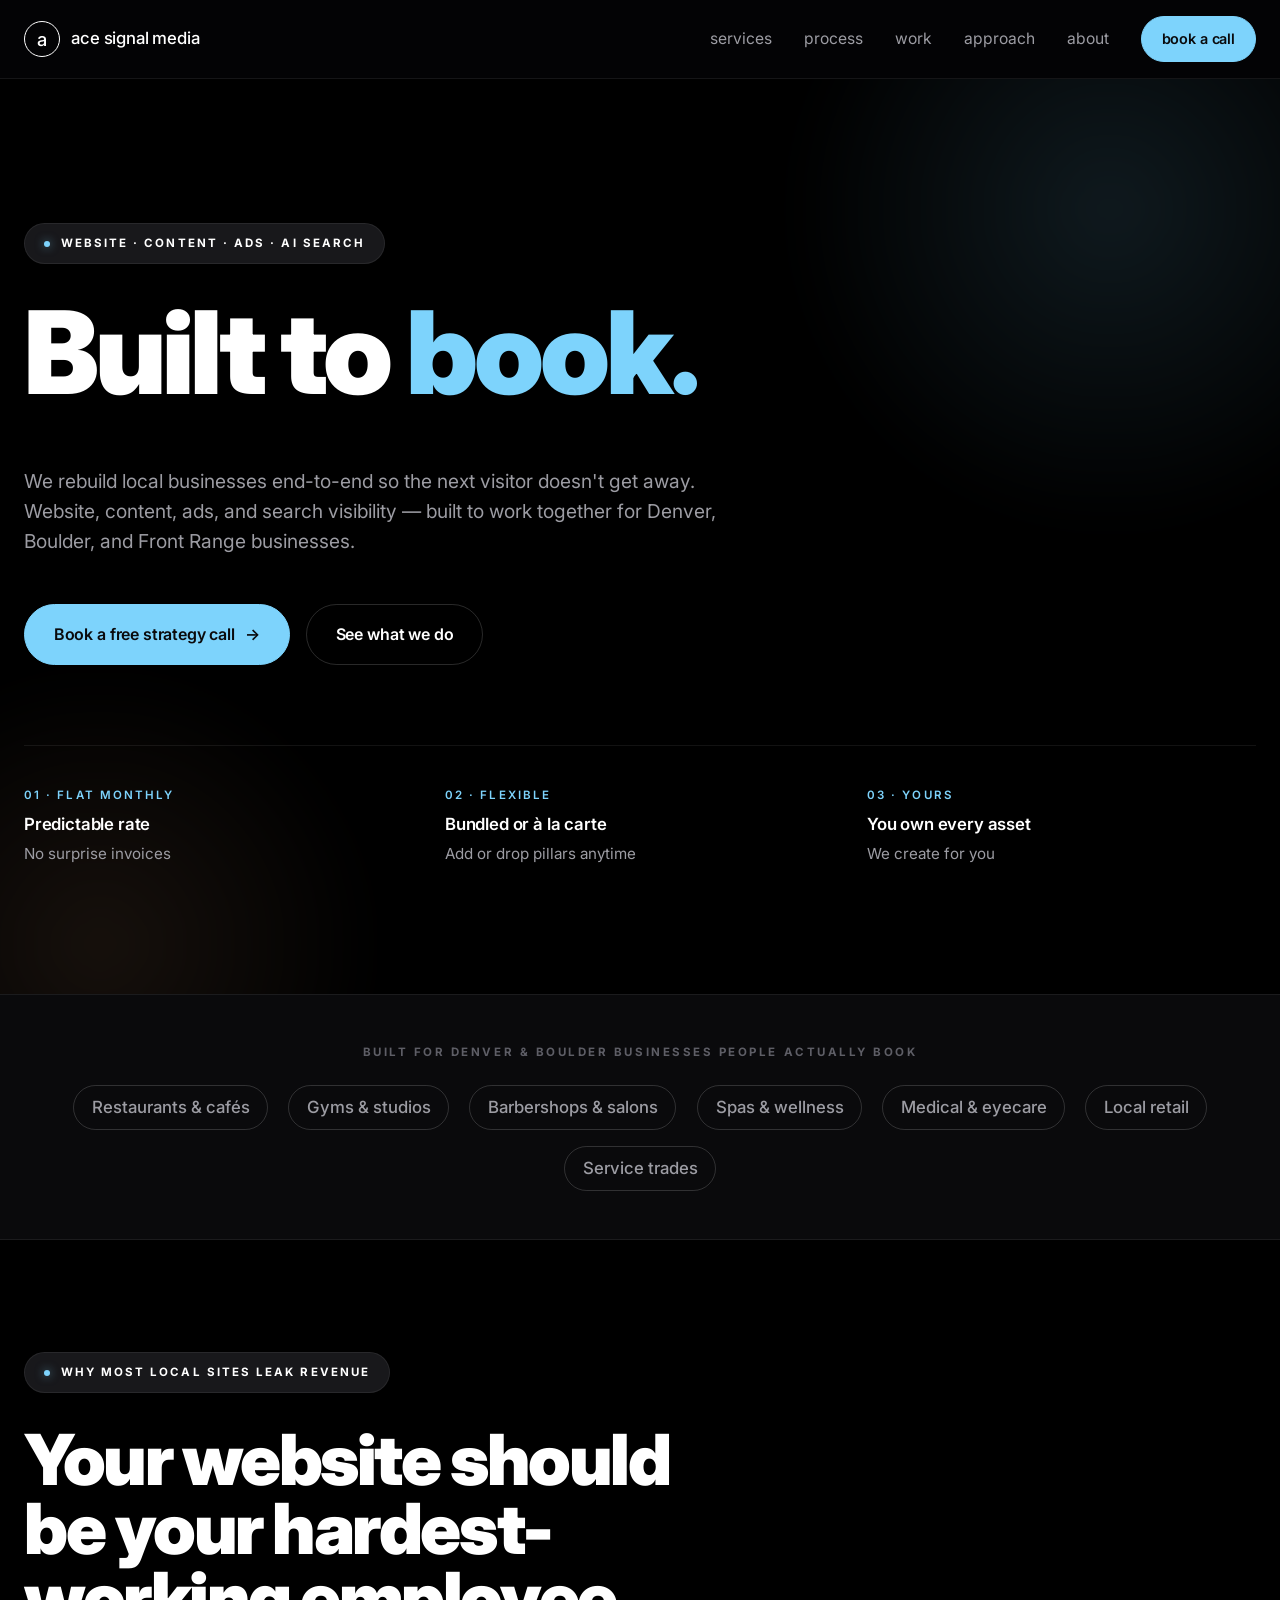
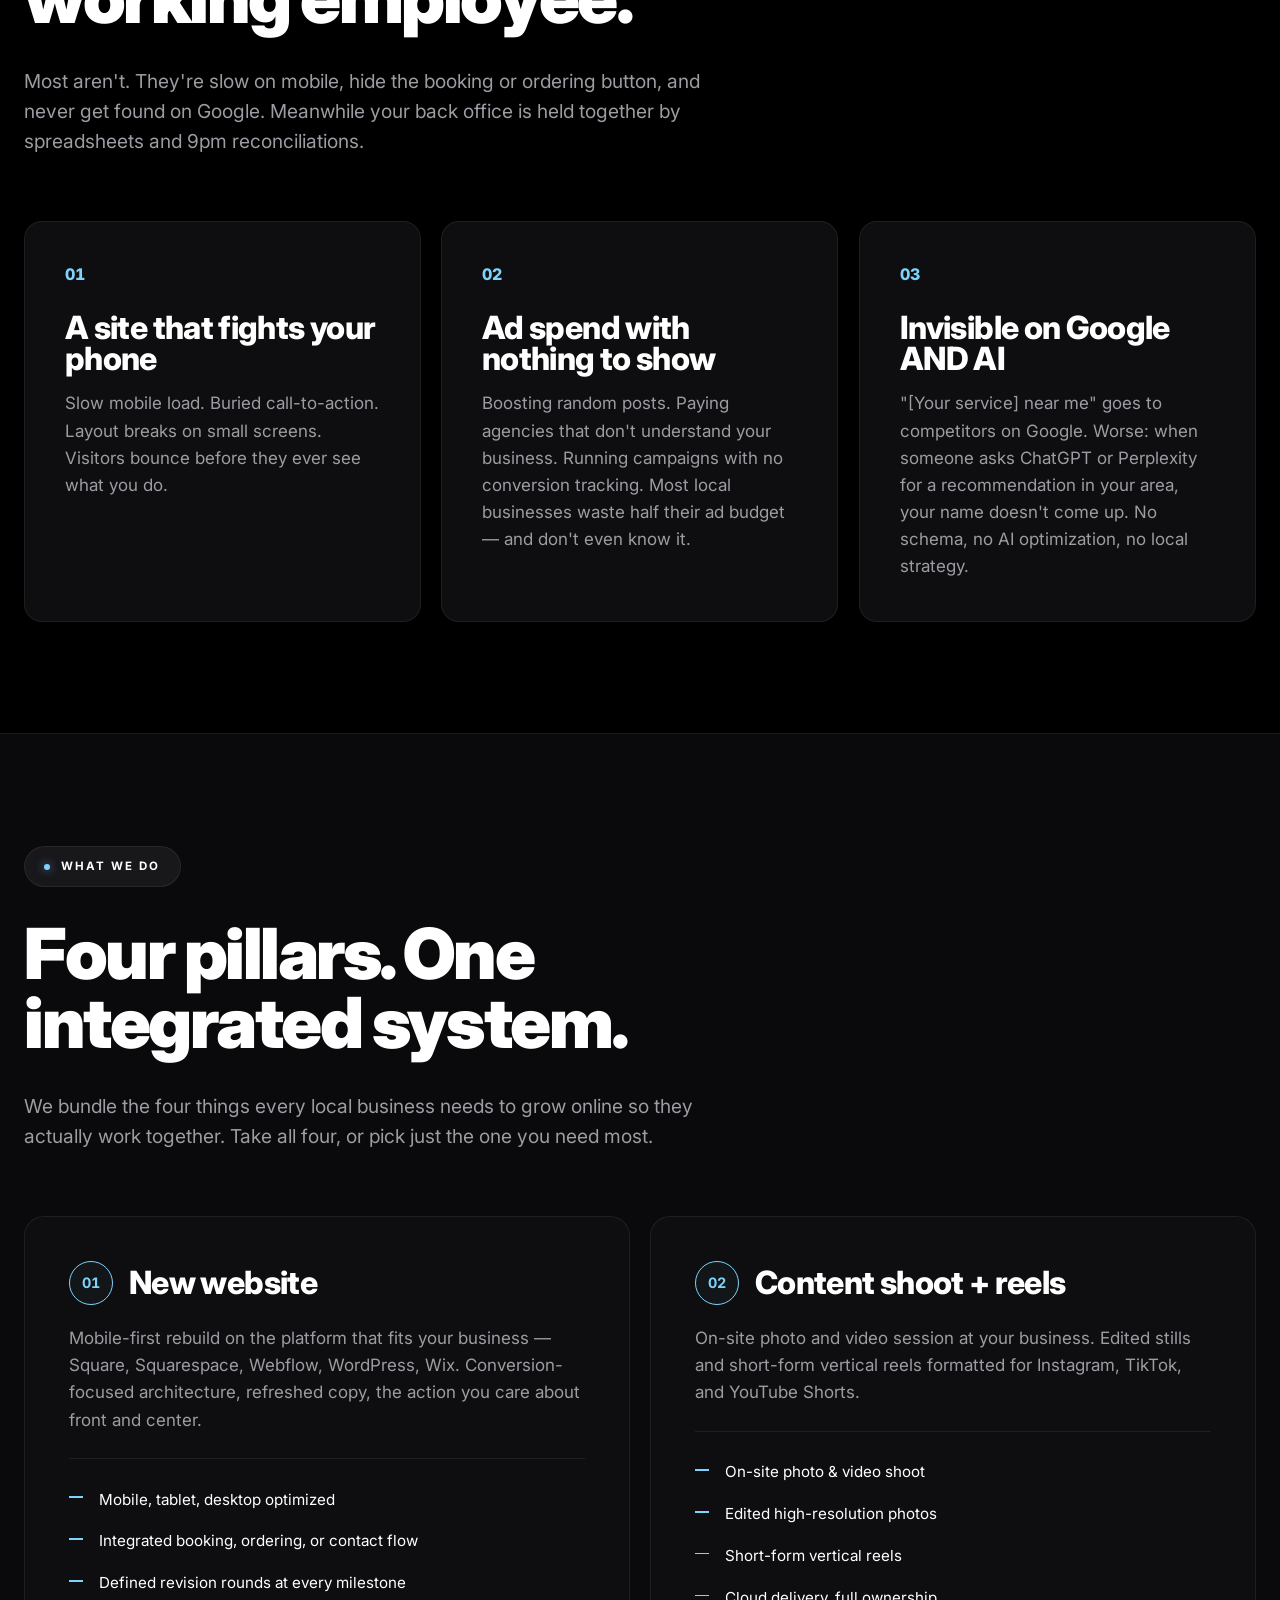
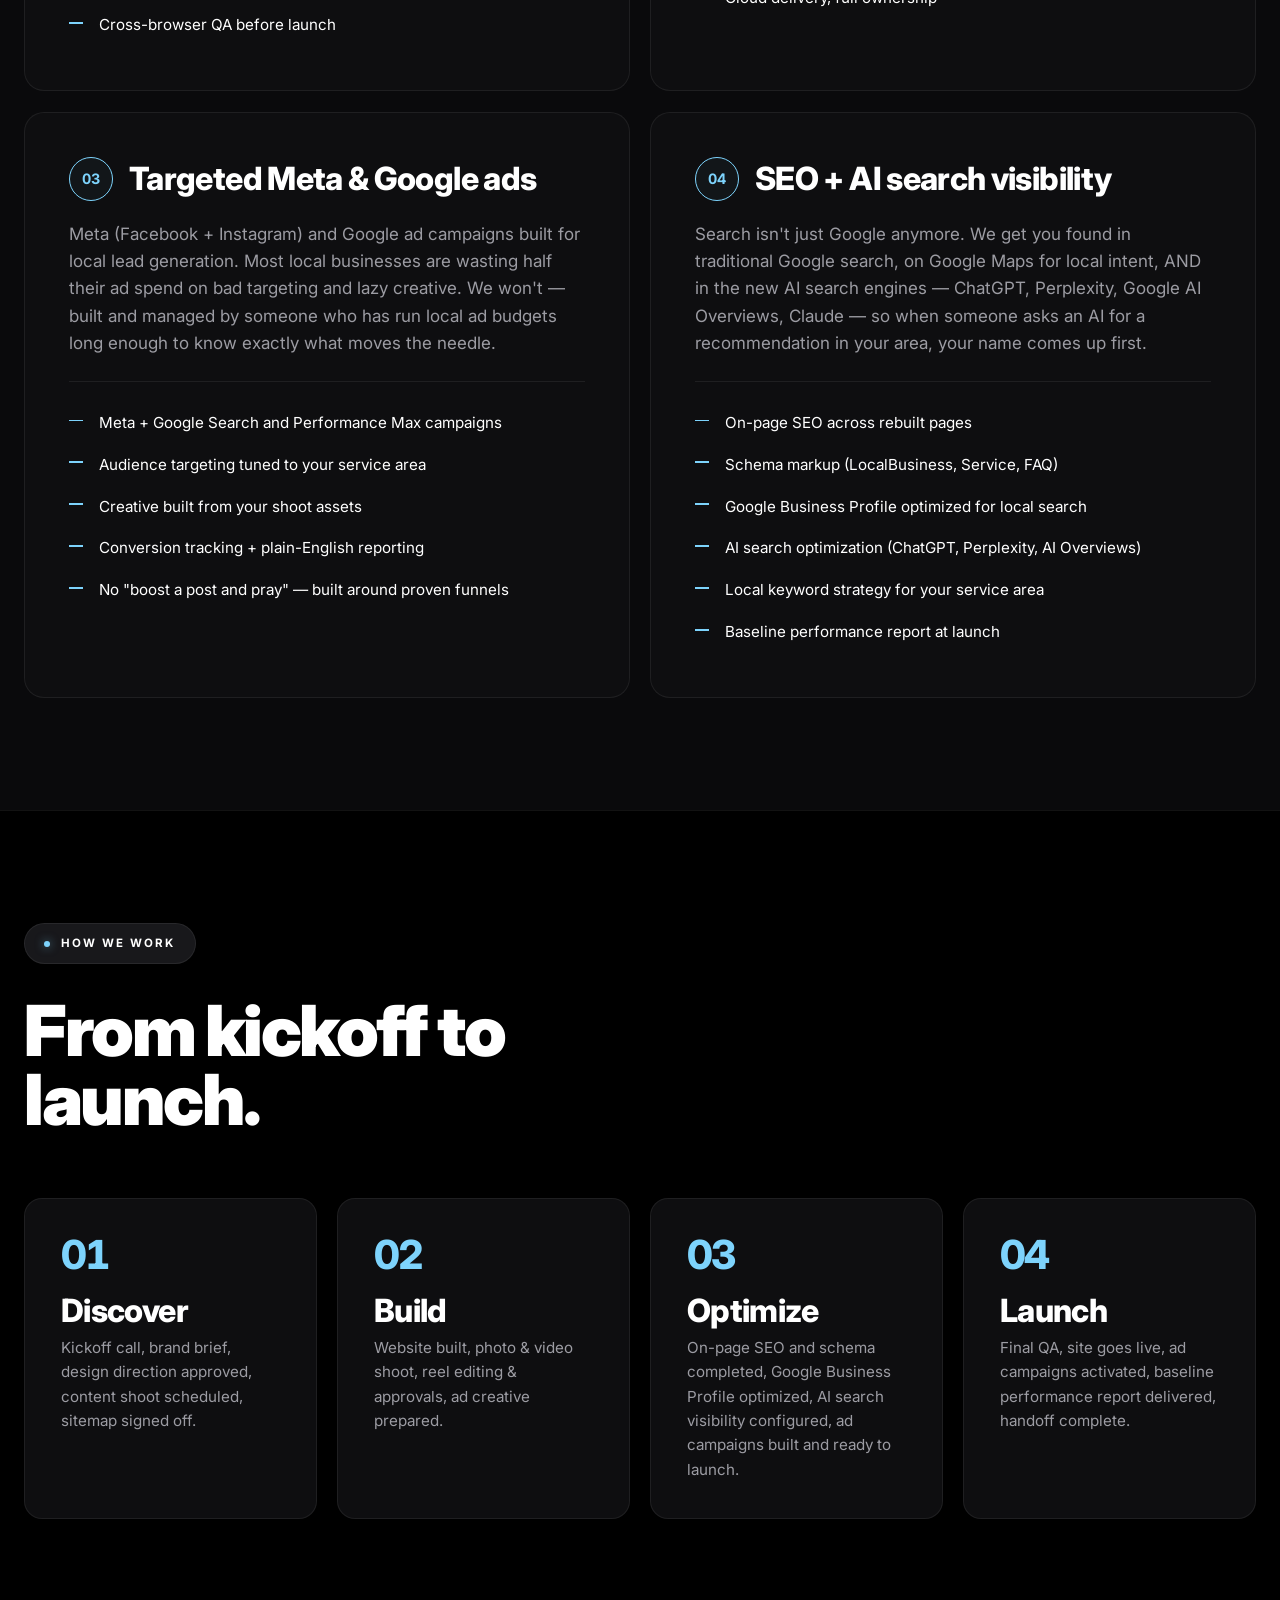
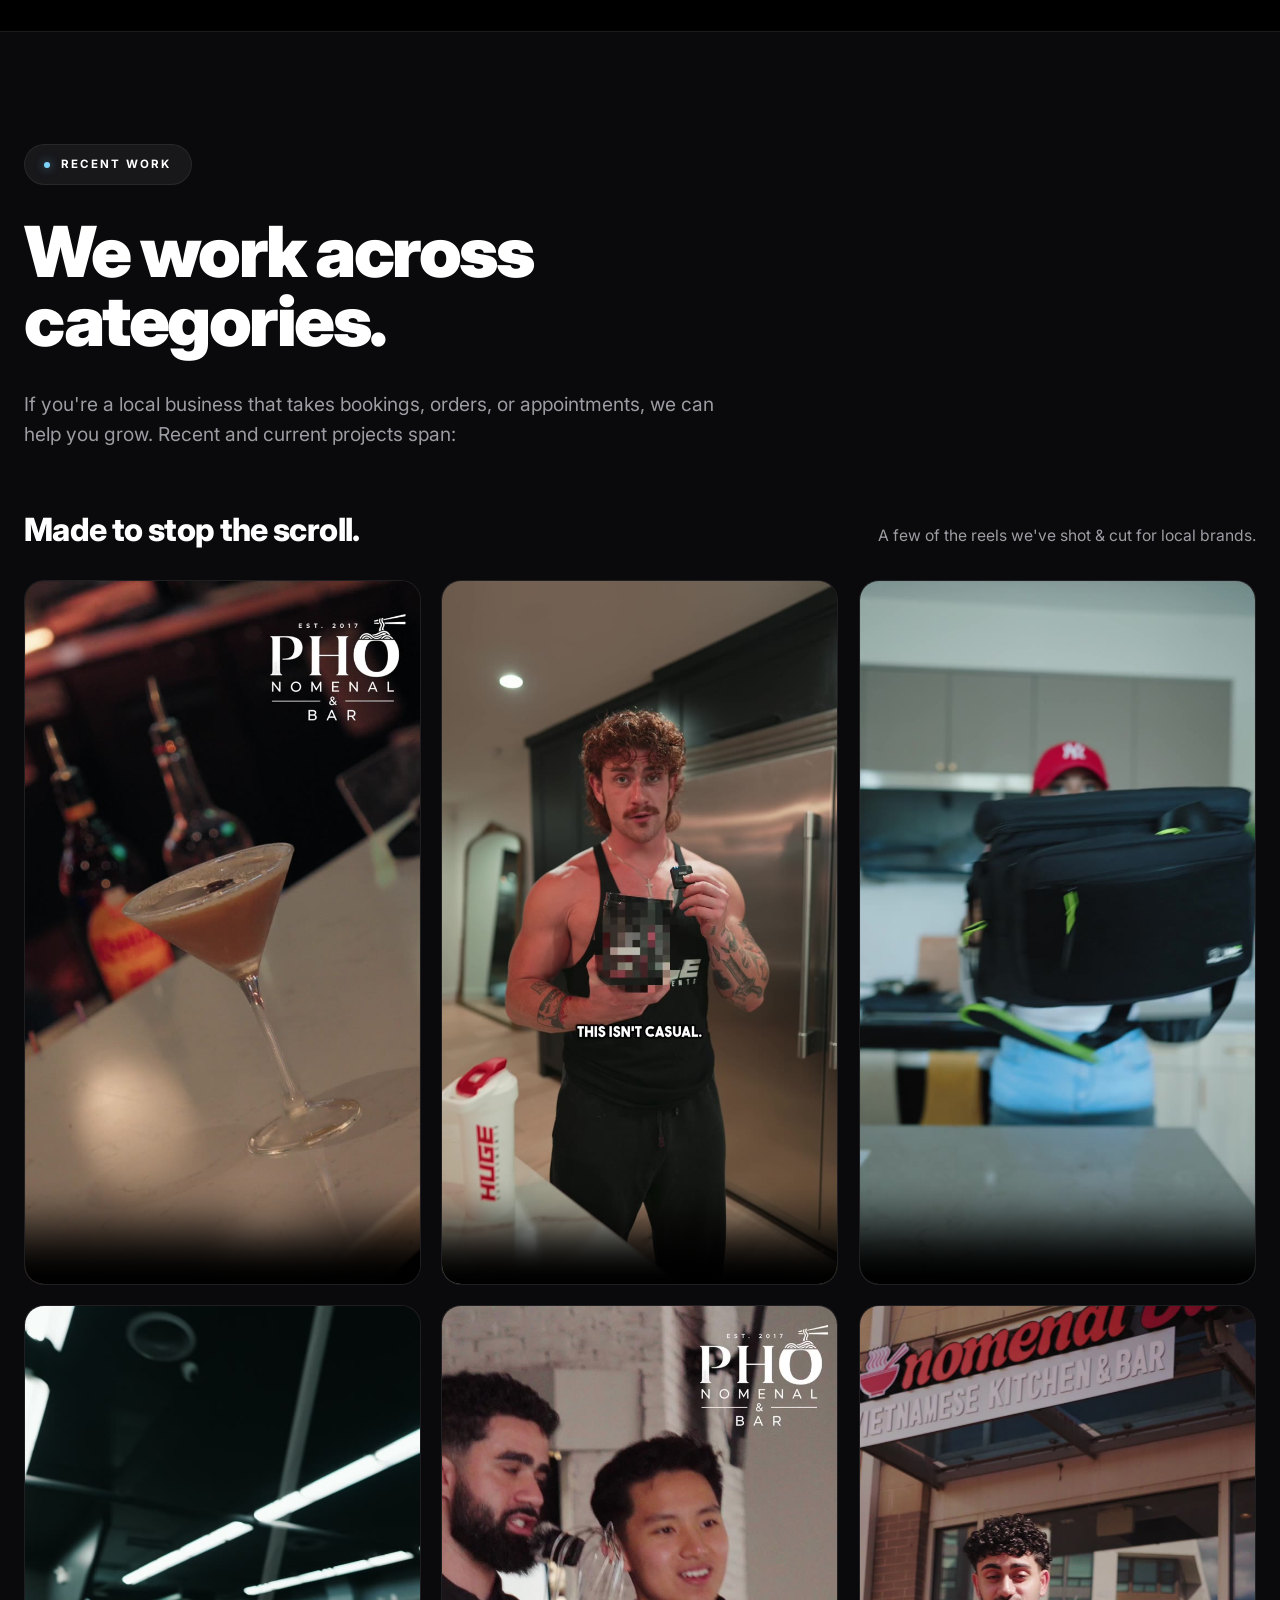
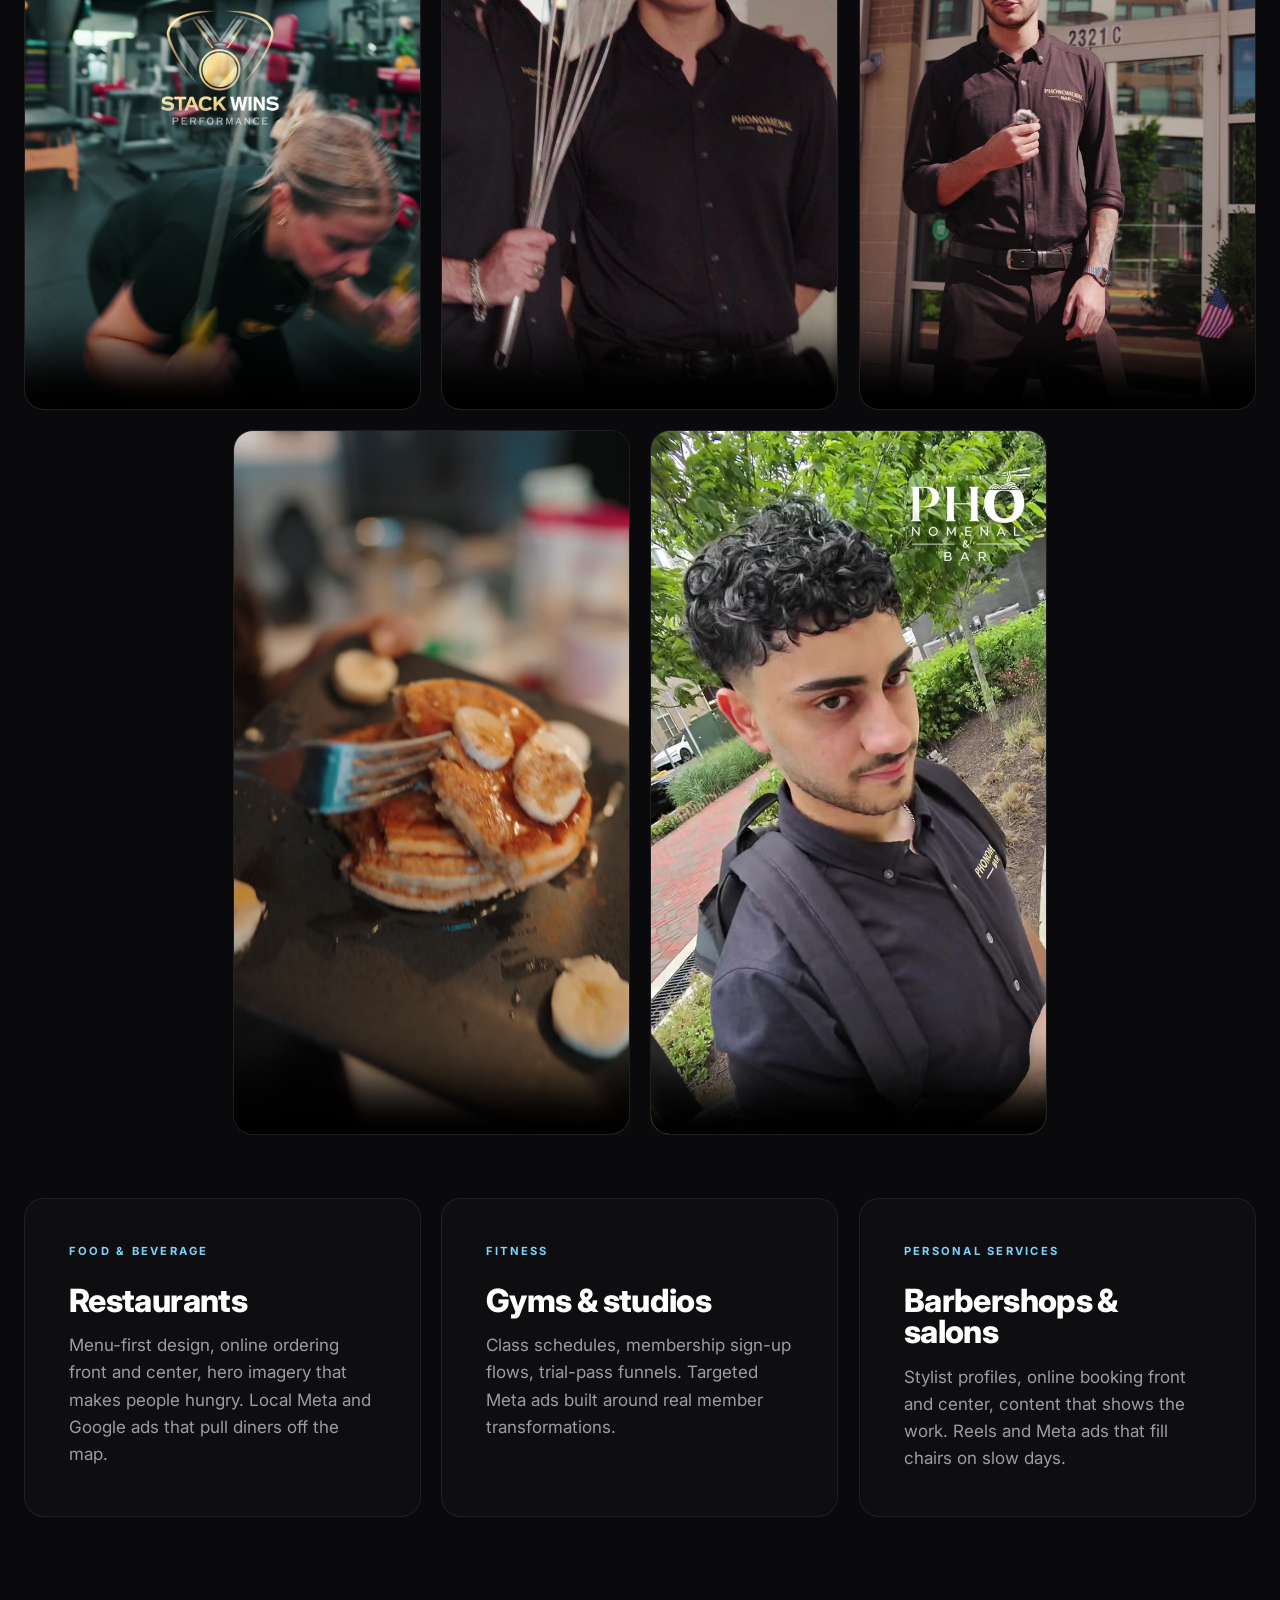
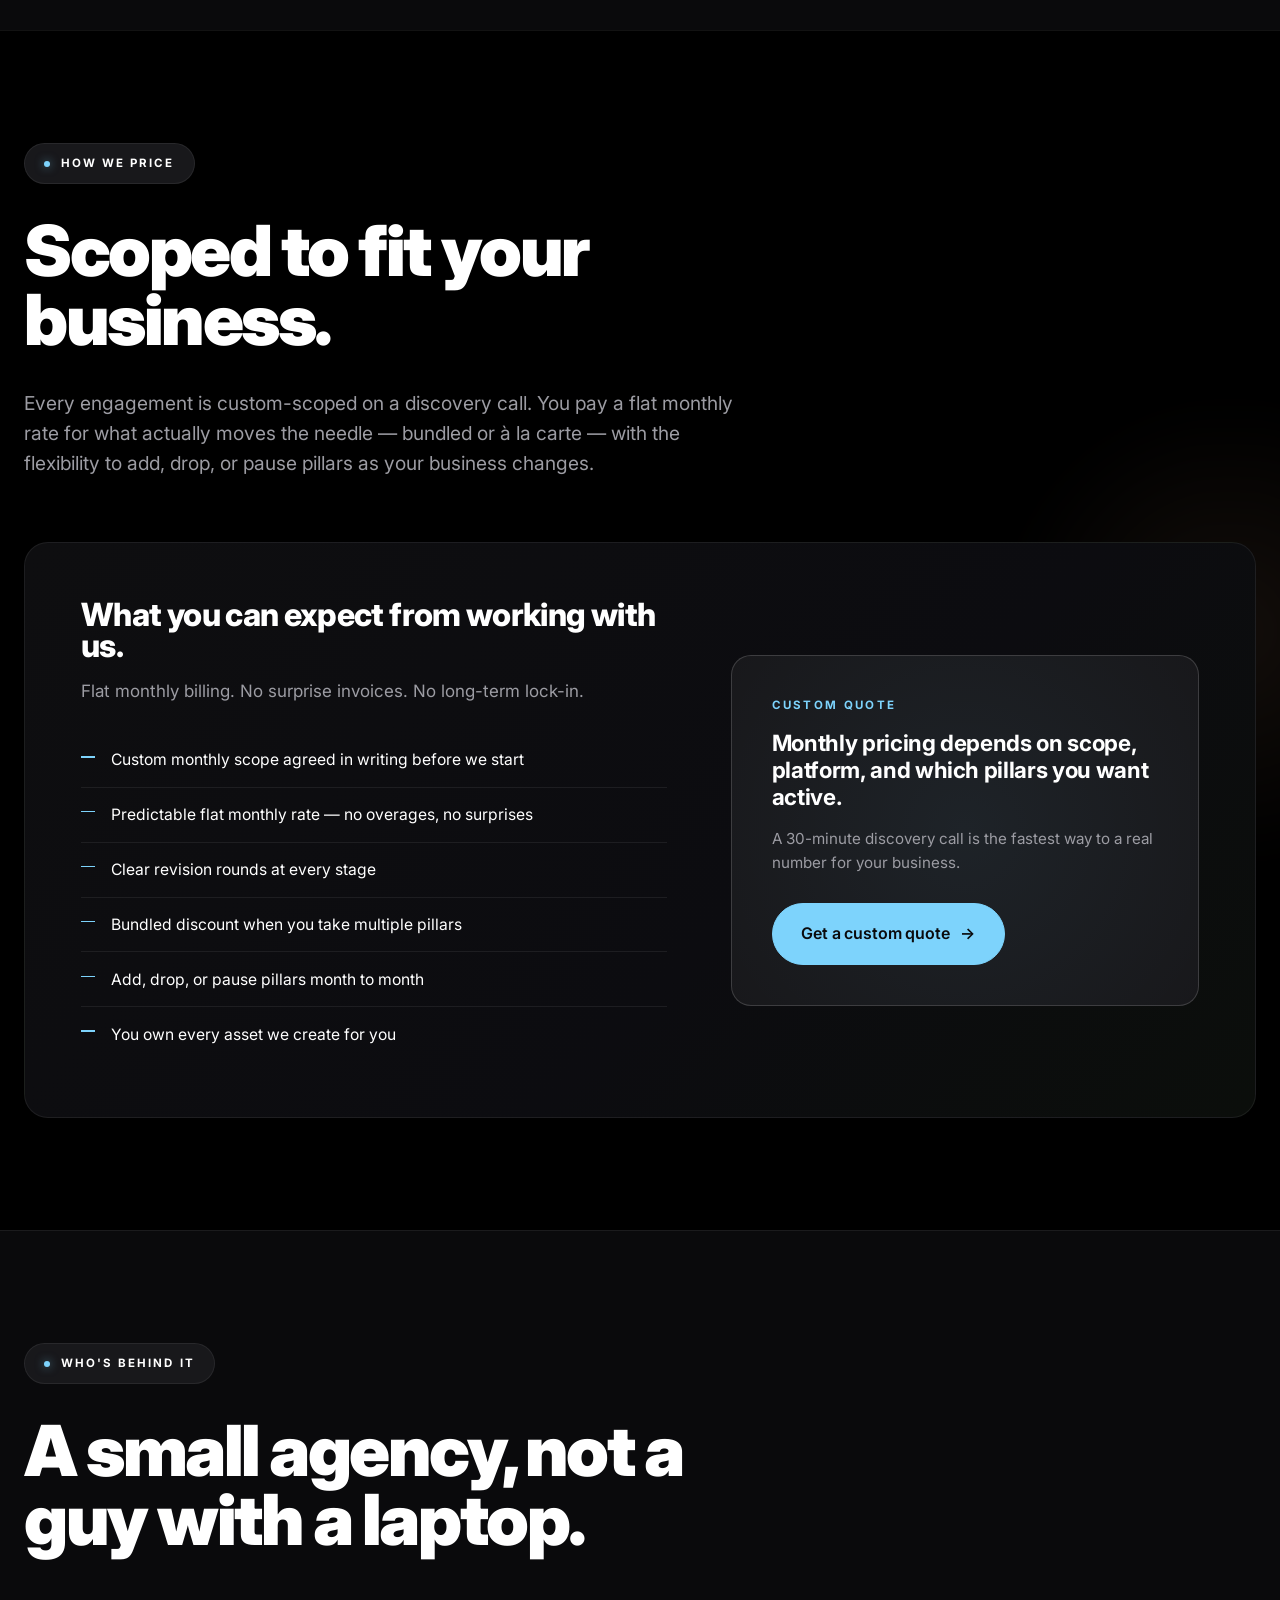
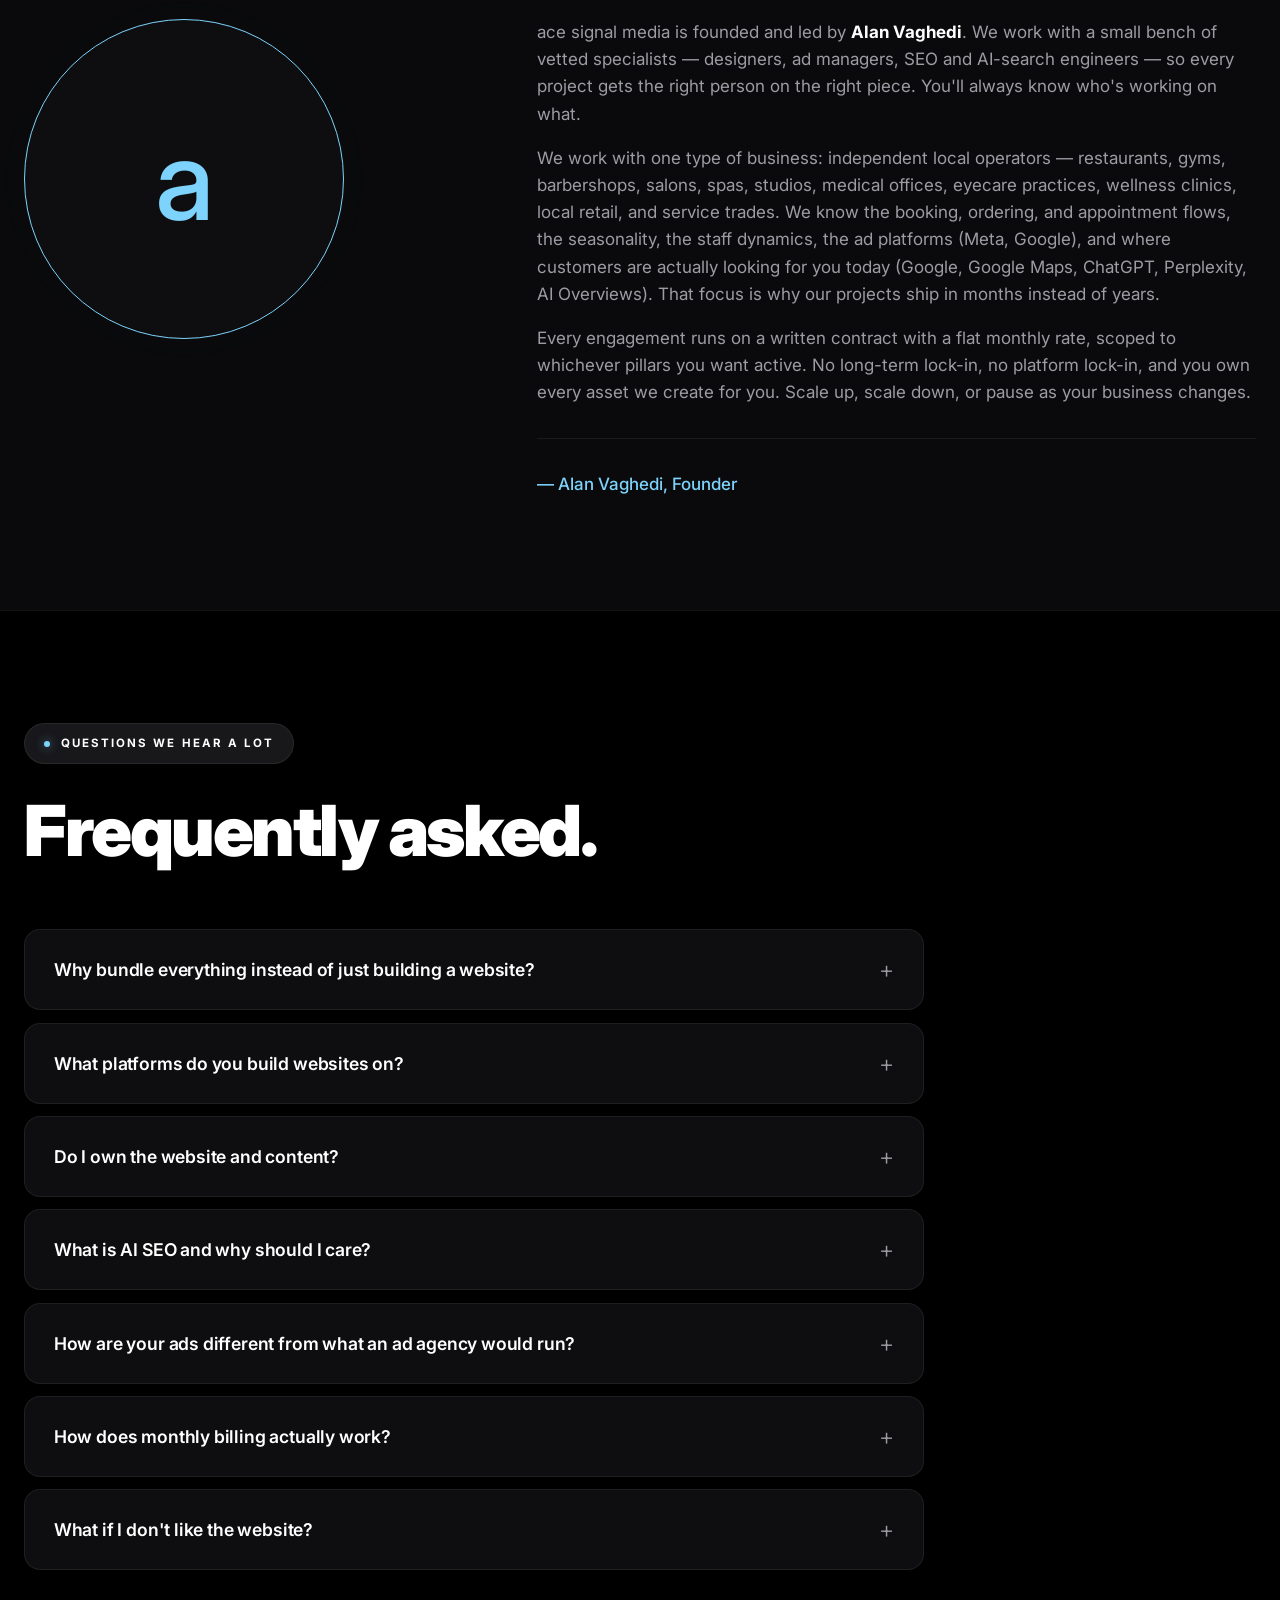
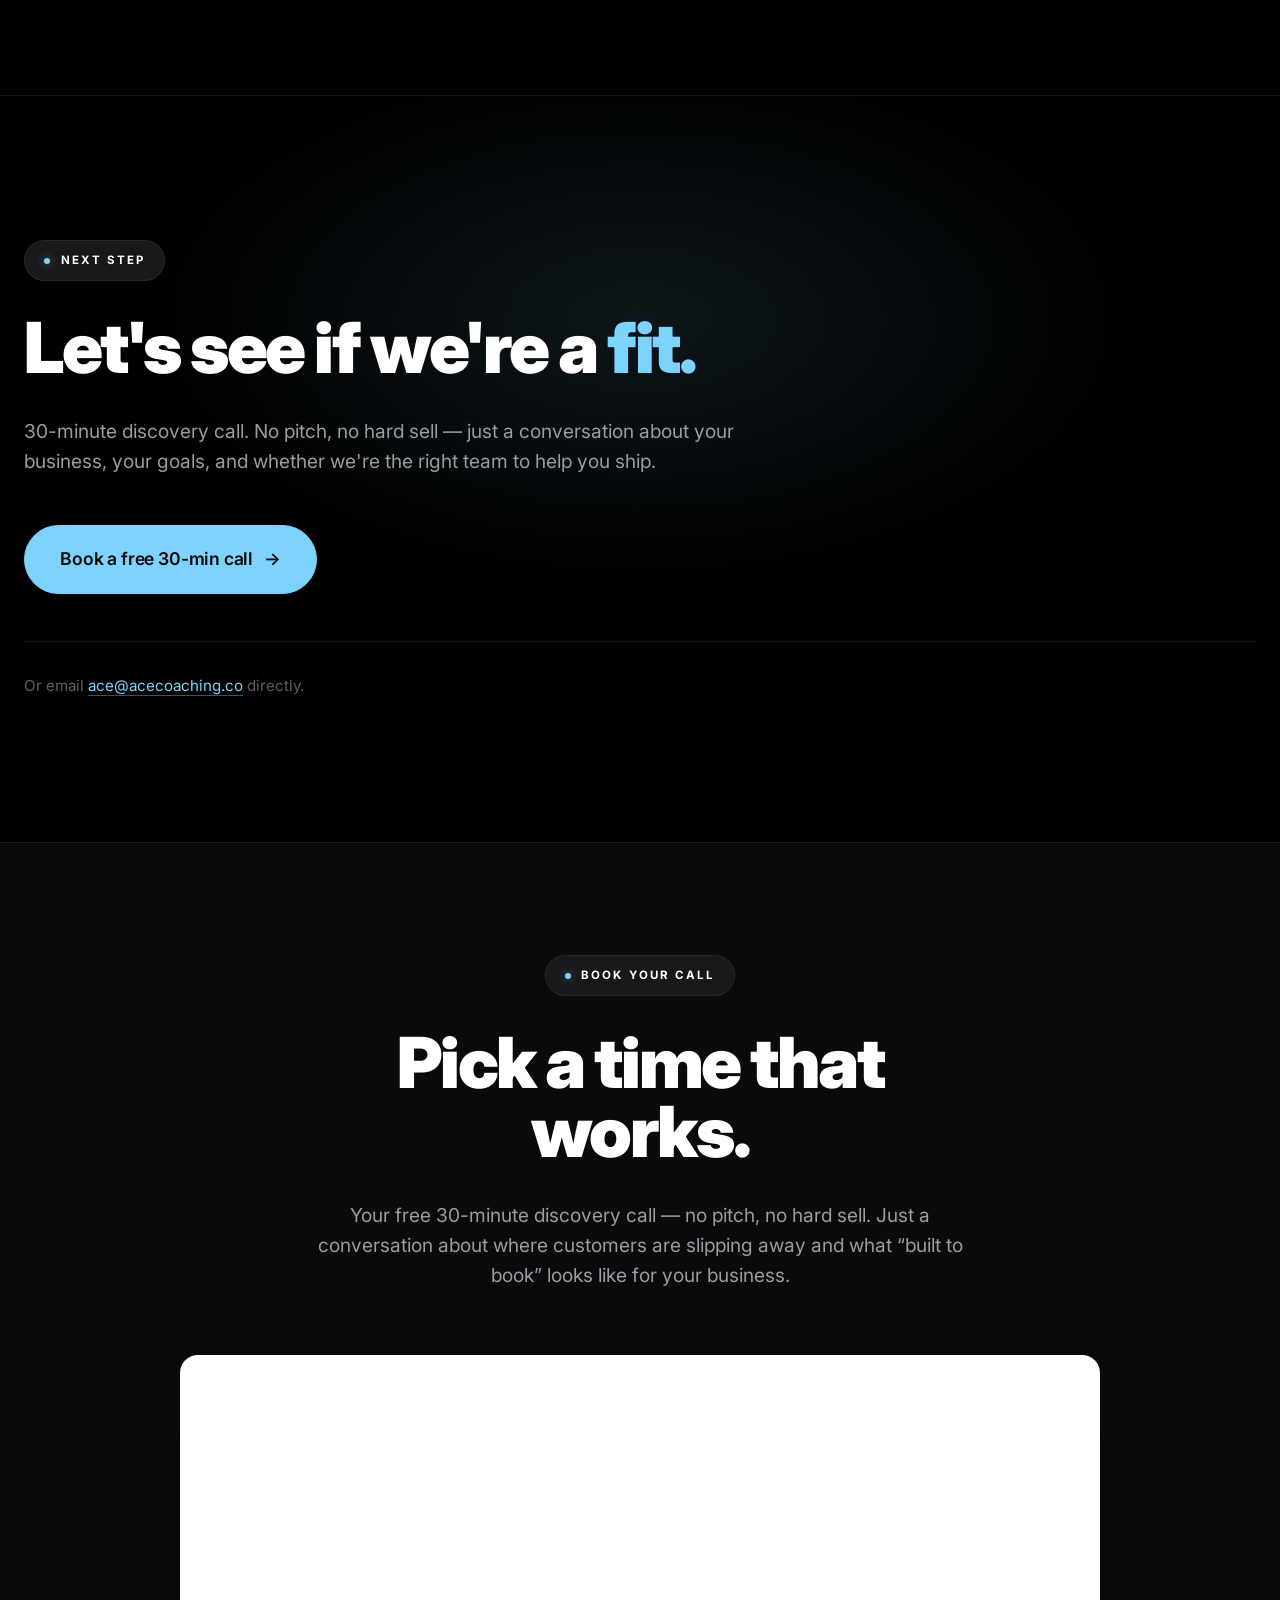
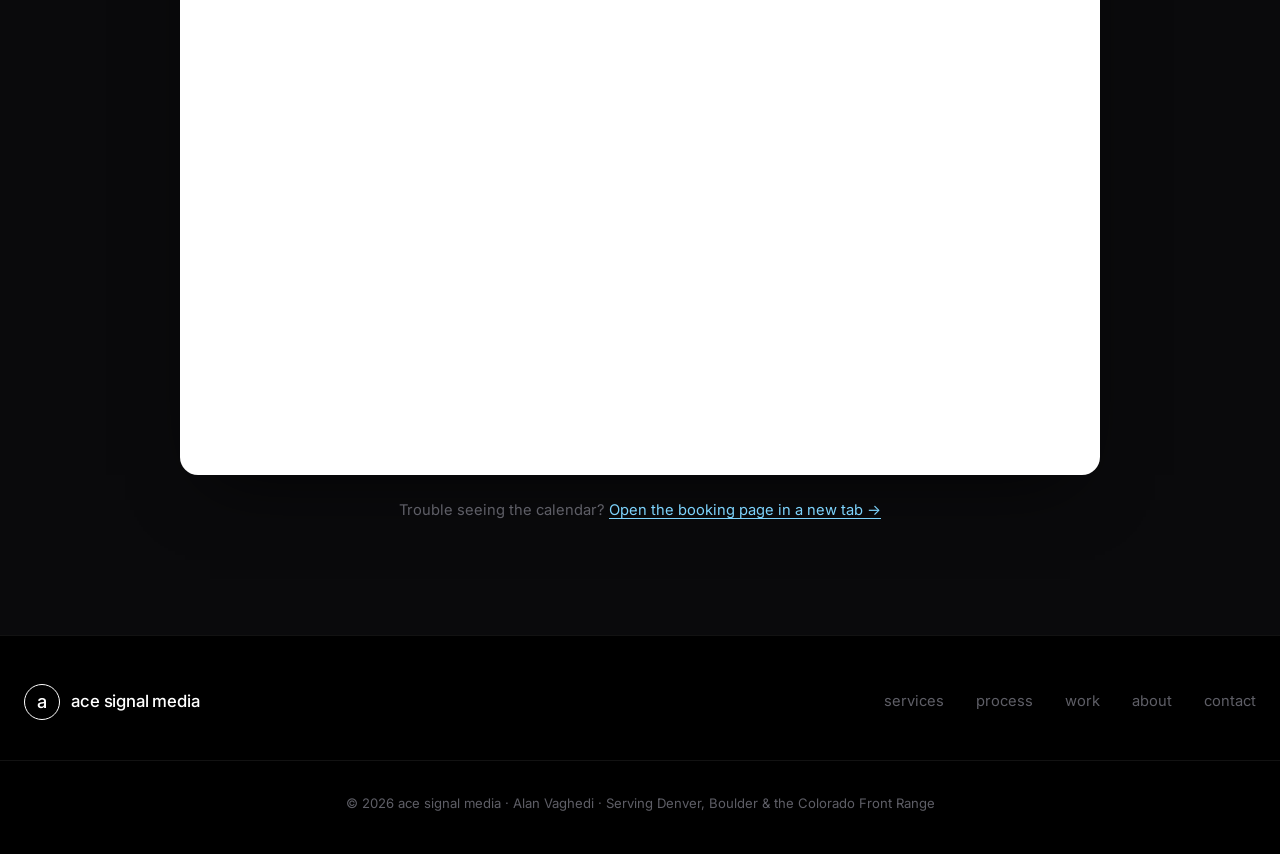
==== commit c99ec074: "Add favicon + apple-touch icons, SEO meta + Open Graph, JSON-LD (Organization/Service/FAQ) for AI se" ====
--- a/index.html
+++ b/index.html
@@ -2,10 +2,42 @@
 <html lang="en">
 <head>
 <meta charset="UTF-8" />
-<!-- autodeploy-test-marker-777 -->
 <meta name="viewport" content="width=device-width, initial-scale=1.0" />
-<title>ace signal media — built to book.</title>
-<meta name="description" content="The website + ads + AI search agency for local small businesses. We rebuild your site, shoot your content, run your ads, and get you found on Google and AI." />
+<title>ace signal media — Denver &amp; Boulder video, photo, web &amp; social</title>
+<meta name="description" content="Denver &amp; Boulder agency for photography, videography, social media management, websites, ads, and AI search. We shoot your photo &amp; video, manage your social, rebuild your site, run your Meta &amp; Google ads, and get you found on Google and AI search." />
+<meta name="author" content="Alan Vaghedi — ace signal media" />
+<meta name="robots" content="index, follow, max-image-preview:large, max-snippet:-1" />
+<meta name="theme-color" content="#050507" />
+<link rel="canonical" href="https://acesignalmedia.com/" />
+<meta name="geo.region" content="US-CO" />
+<meta name="geo.placename" content="Denver, Boulder" />
+<meta name="geo.position" content="39.877;-105.13" />
+<meta name="ICBM" content="39.877, -105.13" />
+
+<!-- Favicons -->
+<link rel="icon" href="/favicon.ico" sizes="any" />
+<link rel="icon" type="image/png" sizes="32x32" href="/favicon-32.png" />
+<link rel="icon" type="image/png" sizes="16x16" href="/favicon-16.png" />
+<link rel="apple-touch-icon" href="/apple-touch-icon.png" />
+<link rel="manifest" href="/site.webmanifest" />
+
+<!-- Open Graph -->
+<meta property="og:type" content="website" />
+<meta property="og:site_name" content="ace signal media" />
+<meta property="og:title" content="ace signal media — built to book." />
+<meta property="og:description" content="Photography, video, social media management, websites, ads &amp; AI search for local businesses in Denver, Boulder &amp; the Front Range — built to work together so the next visitor actually books." />
+<meta property="og:url" content="https://acesignalmedia.com/" />
+<meta property="og:image" content="https://acesignalmedia.com/og-image.png" />
+<meta property="og:image:width" content="1200" />
+<meta property="og:image:height" content="630" />
+<meta property="og:image:alt" content="ace signal media — built to book. Website, content, ads, and AI search for local businesses." />
+
+<!-- Twitter -->
+<meta name="twitter:card" content="summary_large_image" />
+<meta name="twitter:title" content="ace signal media — built to book." />
+<meta name="twitter:description" content="Photography, video, social media management, websites, ads &amp; AI search for local businesses in Denver, Boulder &amp; the Front Range — built to work together so the next visitor actually books." />
+<meta name="twitter:image" content="https://acesignalmedia.com/og-image.png" />
+
 <!-- Leadsy / vtag AI website visitor pixel -->
 <script id="vtag-ai-js" async src="https://r2.leadsy.ai/tag.js" data-pid="1Dq2SYJ3XK5FTLIPT" data-version="062024"></script>
 <!-- Apollo.io website visitor tracking -->
@@ -851,6 +883,131 @@
     html { scroll-behavior: auto; }
   }
 </style>
+
+<!-- ================= STRUCTURED DATA (SEO + AEO) ================= -->
+<script type="application/ld+json">
+{
+  "@context": "https://schema.org",
+  "@type": "ProfessionalService",
+  "@id": "https://acesignalmedia.com/#organization",
+  "name": "ace signal media",
+  "alternateName": "Ace Signal Media",
+  "url": "https://acesignalmedia.com/",
+  "logo": "https://acesignalmedia.com/apple-touch-icon.png",
+  "image": "https://acesignalmedia.com/og-image.png",
+  "slogan": "Built to book.",
+  "description": "Based in the Denver-Boulder area, ace signal media is the website, content, ads, and AI-search agency for local small businesses across the Colorado Front Range. We rebuild your site, shoot your content, run your Meta and Google ads, and get you found on Google, Google Maps, and AI search engines like ChatGPT, Perplexity, and Google AI Overviews.",
+  "email": "ace@acecoaching.co",
+  "founder": { "@type": "Person", "name": "Alan Vaghedi" },
+  "knowsAbout": [
+    "Videography",
+    "Video production",
+    "Photography",
+    "Social media management",
+    "Social media marketing",
+    "Short-form video content",
+    "Reels production",
+    "Content creation",
+    "Website design and development",
+    "Local SEO",
+    "AI search optimization",
+    "Answer engine optimization",
+    "Google Business Profile optimization",
+    "Meta advertising",
+    "Google Ads",
+    "Conversion tracking"
+  ],
+  "address": { "@type": "PostalAddress", "addressLocality": "Denver", "addressRegion": "CO", "addressCountry": "US" },
+  "areaServed": [
+    { "@type": "City", "name": "Denver" },
+    { "@type": "City", "name": "Boulder" },
+    { "@type": "City", "name": "Aurora" },
+    { "@type": "City", "name": "Lakewood" },
+    { "@type": "City", "name": "Arvada" },
+    { "@type": "City", "name": "Westminster" },
+    { "@type": "City", "name": "Broomfield" },
+    { "@type": "City", "name": "Thornton" },
+    { "@type": "City", "name": "Golden" },
+    { "@type": "City", "name": "Littleton" },
+    { "@type": "City", "name": "Centennial" },
+    { "@type": "City", "name": "Louisville" },
+    { "@type": "City", "name": "Lafayette" },
+    { "@type": "City", "name": "Superior" },
+    { "@type": "City", "name": "Wheat Ridge" },
+    { "@type": "City", "name": "Englewood" }
+  ],
+  "audience": {
+    "@type": "BusinessAudience",
+    "audienceType": "Local small businesses — restaurants, cafes, gyms, studios, barbershops, salons, spas, wellness clinics, medical and eyecare practices, local retail, and service trades"
+  },
+  "hasOfferCatalog": {
+    "@type": "OfferCatalog",
+    "name": "Services",
+    "itemListElement": [
+      { "@type": "Offer", "itemOffered": { "@type": "Service", "name": "Videography & video production", "description": "Professional on-site videography and video production, edited into scroll-stopping short-form vertical reels for Instagram, TikTok, and YouTube Shorts." } },
+      { "@type": "Offer", "itemOffered": { "@type": "Service", "name": "Photography", "description": "On-site professional photography with edited high-resolution images for your website, social media, ads, and Google Business Profile." } },
+      { "@type": "Offer", "itemOffered": { "@type": "Service", "name": "Social media management", "description": "Ongoing social media management — content scheduling, captions, and posting — to keep your Instagram, TikTok, Facebook, and YouTube active and on-brand." } },
+      { "@type": "Offer", "itemOffered": { "@type": "Service", "name": "Website design & development", "description": "Mobile-first website rebuilds on Square, Squarespace, Webflow, WordPress, or Wix with conversion-focused architecture and integrated booking, ordering, or contact flows." } },
+      { "@type": "Offer", "itemOffered": { "@type": "Service", "name": "Targeted Meta & Google ads", "description": "Local lead-generation ad campaigns on Meta and Google with audience targeting, creative from your shoot, and full conversion tracking." } },
+      { "@type": "Offer", "itemOffered": { "@type": "Service", "name": "SEO + AI search visibility", "description": "On-page SEO, LocalBusiness/Service/FAQ schema, Google Business Profile optimization, and visibility in ChatGPT, Perplexity, and Google AI Overviews." } }
+    ]
+  }
+}
+</script>
+<script type="application/ld+json">
+{
+  "@context": "https://schema.org",
+  "@type": "WebSite",
+  "@id": "https://acesignalmedia.com/#website",
+  "url": "https://acesignalmedia.com/",
+  "name": "ace signal media",
+  "publisher": { "@id": "https://acesignalmedia.com/#organization" }
+}
+</script>
+<script type="application/ld+json">
+{
+  "@context": "https://schema.org",
+  "@type": "FAQPage",
+  "@id": "https://acesignalmedia.com/#faq",
+  "mainEntity": [
+    {
+      "@type": "Question",
+      "name": "Why bundle everything instead of just building a website?",
+      "acceptedAnswer": { "@type": "Answer", "text": "A beautiful website with no SEO doesn't get found. A site with no content looks generic. Ad spend with no funnel underneath leaks money. The four pillars work because they're integrated — that's why we bundle them. If your budget or timeline only allows one piece, we'll scope it a la carte." }
+    },
+    {
+      "@type": "Question",
+      "name": "What platforms do you build websites on?",
+      "acceptedAnswer": { "@type": "Answer", "text": "We meet you where you already are. Most projects land on Square, Squarespace, Webflow, WordPress, or Wix. We recommend the right platform based on your business, your team's tech comfort, and what your booking, ordering, or contact flow actually needs to do." }
+    },
+    {
+      "@type": "Question",
+      "name": "Do I own the website and content?",
+      "acceptedAnswer": { "@type": "Answer", "text": "Yes. Every deliverable we create — website files, photos, video, ad creative, keyword research, and performance reports — is yours, perpetually, no strings. That's true whether you stay on with us for one month or one year. We retain the right to feature the work in our portfolio." }
+    },
+    {
+      "@type": "Question",
+      "name": "What is AI SEO and why should I care?",
+      "acceptedAnswer": { "@type": "Answer", "text": "People aren't just typing 'best gym near me' into Google anymore — they're asking ChatGPT, Perplexity, and Google's AI Overviews for recommendations directly. These answer engines pull from a different set of signals than classic Google rank: schema markup, structured content, citations on review sites, and clean conversational copy. Most local businesses aren't optimizing for any of this yet. We bake AI search visibility into every project." }
+    },
+    {
+      "@type": "Question",
+      "name": "How are your ads different from what an ad agency would run?",
+      "acceptedAnswer": { "@type": "Answer", "text": "Most agencies running local ads do three things wrong: weak audience targeting, recycled creative that doesn't match the business, and zero conversion tracking. We build campaigns around your real customers, use creative from your own content shoot, and install full conversion tracking from day one — so you actually know what's working." }
+    },
+    {
+      "@type": "Question",
+      "name": "How does monthly billing actually work?",
+      "acceptedAnswer": { "@type": "Answer", "text": "Flat monthly rate, scoped on a discovery call based on which pillars you want active. That rate covers everything in your agreed scope — no overage invoices, no surprise charges. Most clients start with the full bundle to ship the foundational work, then scale to whichever pillars they want ongoing. You can add, drop, or pause pillars month to month, and cancel with 30 days notice." }
+    },
+    {
+      "@type": "Question",
+      "name": "What if I don't like the website?",
+      "acceptedAnswer": { "@type": "Answer", "text": "Revision rounds are built into the scope at each major milestone. We approve the design direction before we build, and the build before we go live. Unlimited 'change everything' rounds aren't included, but the planned rounds are more than enough when we get the brief right." }
+    }
+  ]
+}
+</script>
 </head>
 <body>
 
@@ -867,7 +1024,7 @@
       <a href="#work">work</a>
       <a href="#pricing">approach</a>
       <a href="#about">about</a>
-      <a class="btn btn-primary nav-cta" href="https://calendar.app.google/RjDqahP2hVmo7f5r6" target="_blank" rel="noopener">book a call</a>
+      <a class="btn btn-primary nav-cta" href="#book-a-call">book a call</a>
     </div>
   </div>
 </nav>
@@ -879,10 +1036,11 @@
     <h1 class="fade-up">Built to <span class="punch">book.</span></h1>
     <p class="lede fade-up">
       We rebuild local businesses end-to-end so the next visitor doesn't get away.
-      Website, content, ads, and search visibility — built to work together.
+      Website, content, ads, and search visibility — built to work together for
+      Denver, Boulder, and Front Range businesses.
     </p>
     <div class="hero-actions fade-up">
-      <a class="btn btn-primary btn-arrow" href="https://calendar.app.google/RjDqahP2hVmo7f5r6" target="_blank" rel="noopener">Book a free strategy call</a>
+      <a class="btn btn-primary btn-arrow" href="#book-a-call">Book a free strategy call</a>
       <a class="btn btn-ghost" href="#services">See what we do</a>
     </div>
     <div class="hero-meta stagger">
@@ -896,7 +1054,7 @@
 <!-- ============= TRUST ============= -->
 <section class="trust">
   <div class="container">
-    <p class="trust-label fade-up">Built for the businesses people actually book</p>
+    <p class="trust-label fade-up">Built for Denver &amp; Boulder businesses people actually book</p>
     <div class="trust-tags stagger">
       <span class="fade-up">Restaurants &amp; cafés</span>
       <span class="fade-up">Gyms &amp; studios</span>
@@ -1159,7 +1317,7 @@
         <div class="label">CUSTOM QUOTE</div>
         <h4>Monthly pricing depends on scope, platform, and which pillars you want active.</h4>
         <p>A 30-minute discovery call is the fastest way to a real number for your business.</p>
-        <a class="btn btn-primary btn-arrow" href="https://calendar.app.google/RjDqahP2hVmo7f5r6" target="_blank" rel="noopener">Get a custom quote</a>
+        <a class="btn btn-primary btn-arrow" href="#book-a-call">Get a custom quote</a>
       </div>
     </div>
   </div>
@@ -1290,9 +1448,76 @@
       30-minute discovery call. No pitch, no hard sell — just a conversation about your business,
       your goals, and whether we're the right team to help you ship.
     </p>
-    <a class="btn btn-primary btn-arrow fade-up" href="https://calendar.app.google/RjDqahP2hVmo7f5r6" target="_blank" rel="noopener">Book a free 30-min call</a>
+    <a class="btn btn-primary btn-arrow fade-up" href="#book-a-call">Book a free 30-min call</a>
     <div class="cta-meta fade-up">
       Or email <a href="mailto:ace@acecoaching.co">ace@acecoaching.co</a> directly.
+    </div>
+  </div>
+</section>
+
+<!-- ============= BOOK A CALL (embedded scheduler) ============= -->
+<section id="book-a-call" class="section-alt">
+  <style>
+    .booking-wrap { max-width: 920px; margin: 0 auto; }
+    .booking-iframe {
+      width: 100%;
+      min-height: 720px;
+      border: 0;
+      border-radius: 18px;
+      background: #ffffff;
+      display: block;
+      box-shadow: 0 30px 70px -30px rgba(0,0,0,0.75);
+    }
+    .booking-card {
+      display: flex;
+      align-items: center;
+      justify-content: space-between;
+      gap: 2rem;
+      flex-wrap: wrap;
+      background: linear-gradient(135deg, var(--bg-1), #0C0C10 60%, #0B0E0B);
+      border: 1px solid var(--border-2);
+      border-radius: 20px;
+      padding: 2.75rem;
+    }
+    .booking-card .label {
+      font-size: .72rem; letter-spacing: .2em; text-transform: uppercase;
+      color: var(--accent); font-weight: 700; display: block; margin-bottom: .9rem;
+    }
+    .booking-card h3 { margin: 0 0 .6rem; }
+    .booking-card p { color: var(--text-muted); margin: 0; max-width: 44ch; }
+    .booking-card .btn-primary { font-size: 1.05rem; padding: 1.15rem 2rem; flex-shrink: 0; }
+    .booking-fallback { text-align: center; margin: 1.5rem 0 0; color: var(--text-dim); font-size: .92rem; }
+    .booking-fallback a { color: var(--accent); text-decoration: underline; text-underline-offset: 3px; }
+    @media (max-width: 640px) {
+      .booking-card { padding: 2rem; }
+      .booking-card .btn-primary { width: 100%; justify-content: center; }
+    }
+  </style>
+  <div class="container">
+    <div class="section-head fade-up" style="max-width:60ch;margin-left:auto;margin-right:auto;text-align:center;">
+      <span class="pill"><span class="dot"></span>BOOK YOUR CALL</span>
+      <h2>Pick a time that works.</h2>
+      <p class="lede" style="margin-top:1.5rem;margin-left:auto;margin-right:auto;">
+        Your free 30-minute discovery call — no pitch, no hard sell. Just a conversation about where
+        customers are slipping away and what &ldquo;built to book&rdquo; looks like for your business.
+      </p>
+    </div>
+
+    <div class="booking-wrap fade-up">
+      <!-- ========================================================================
+           INLINE GOOGLE CALENDAR EMBED
+           To turn this into a live in-page scheduler:
+             1) In Google Calendar, open your discovery-call appointment schedule.
+             2) Click Share, then the "</> " embed option, and copy the iframe URL
+                (it ends in ?gv=true).
+             3) Uncomment the <iframe> below and paste that URL into src,
+                then delete the .booking-card block beneath it.
+      ======================================================================== -->
+      <iframe class="booking-iframe"
+        title="Book a free discovery call with ace signal media"
+        src="https://calendar.google.com/calendar/appointments/schedules/AcZssZ2foVPGVaL3T_F1uWAGOhktJmfEwP3Bjq2W7vYCxva1qUCS1t0OMHyduY5kCN-lREeLPNi0ms8j?gv=true"
+        width="100%" height="720" frameborder="0" loading="lazy"></iframe>
+      <p class="booking-fallback">Trouble seeing the calendar? <a href="https://calendar.app.google/RjDqahP2hVmo7f5r6" target="_blank" rel="noopener">Open the booking page in a new tab →</a></p>
     </div>
   </div>
 </section>
@@ -1313,7 +1538,7 @@
     </div>
   </div>
   <div class="footer-copy">
-    © <span id="year"></span> ace signal media · Alan Vaghedi
+    © <span id="year"></span> ace signal media · Alan Vaghedi · Serving Denver, Boulder &amp; the Colorado Front Range
   </div>
 </footer>
 
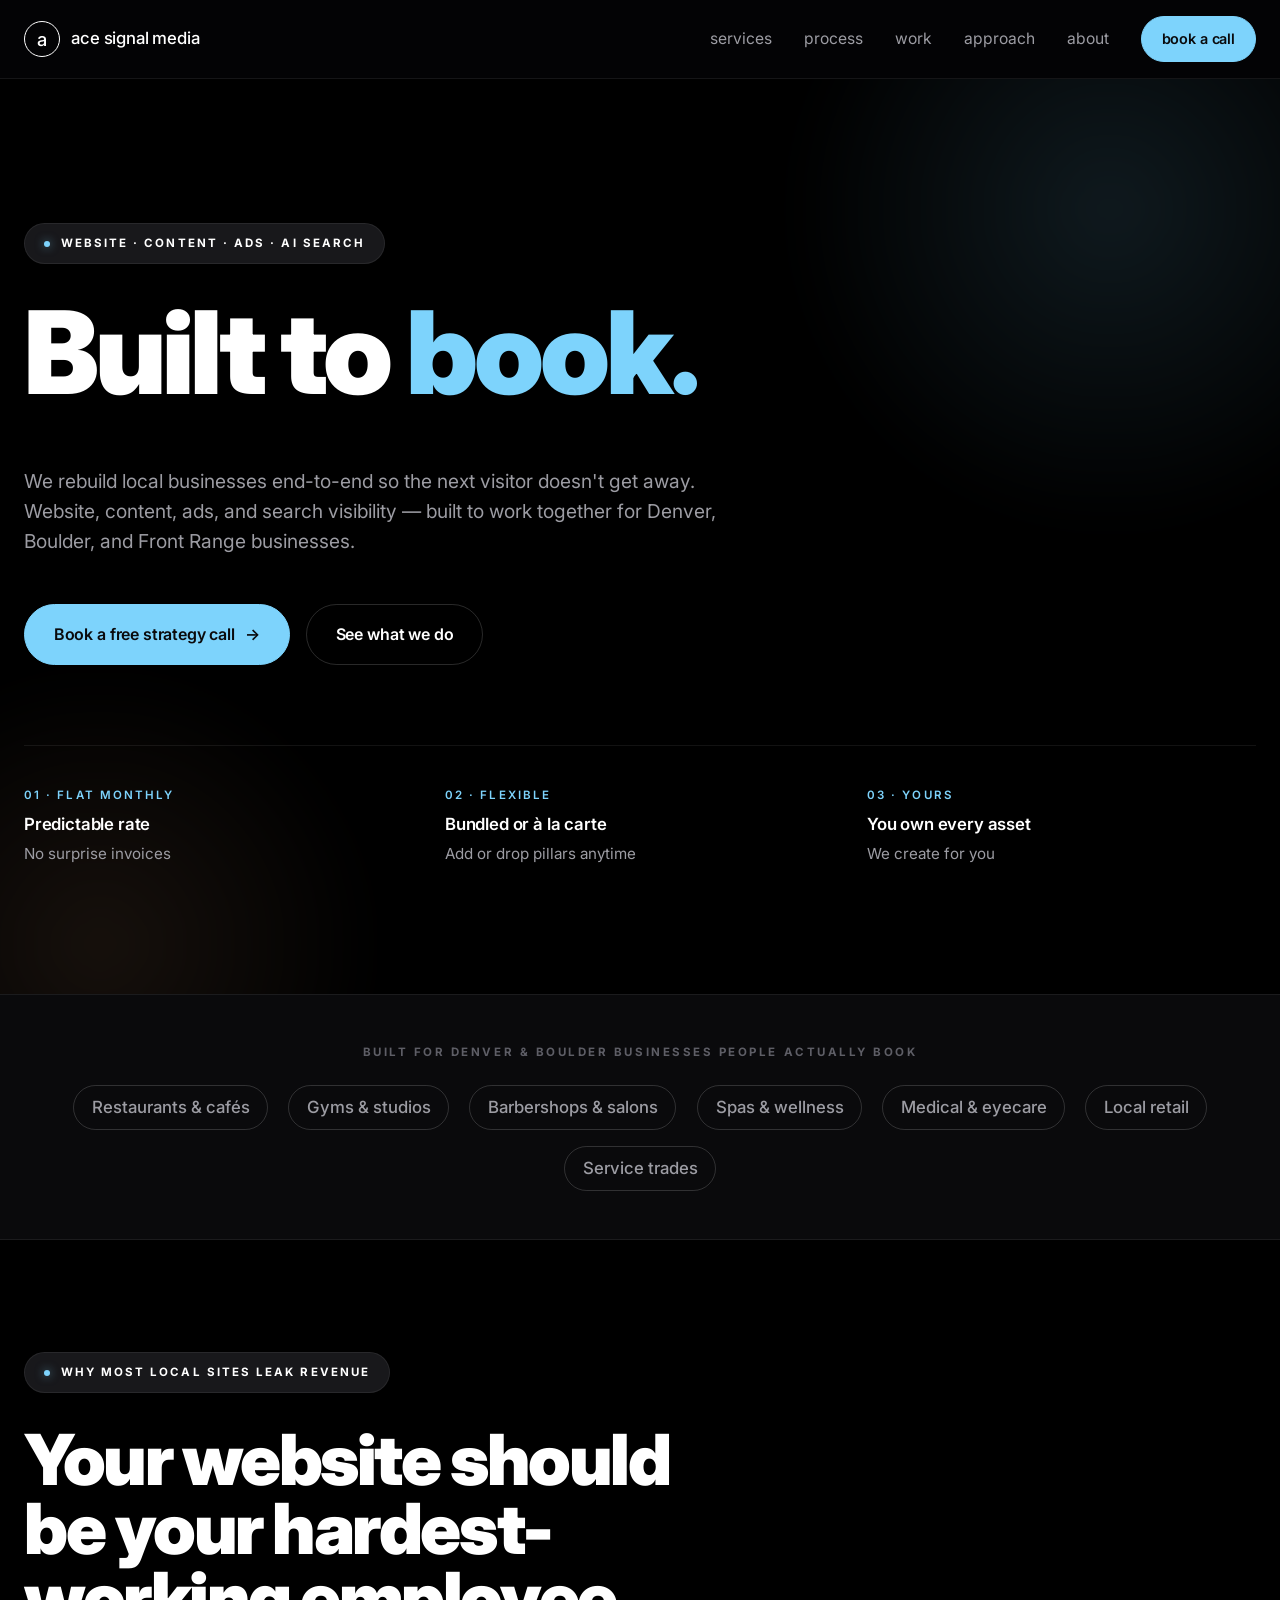
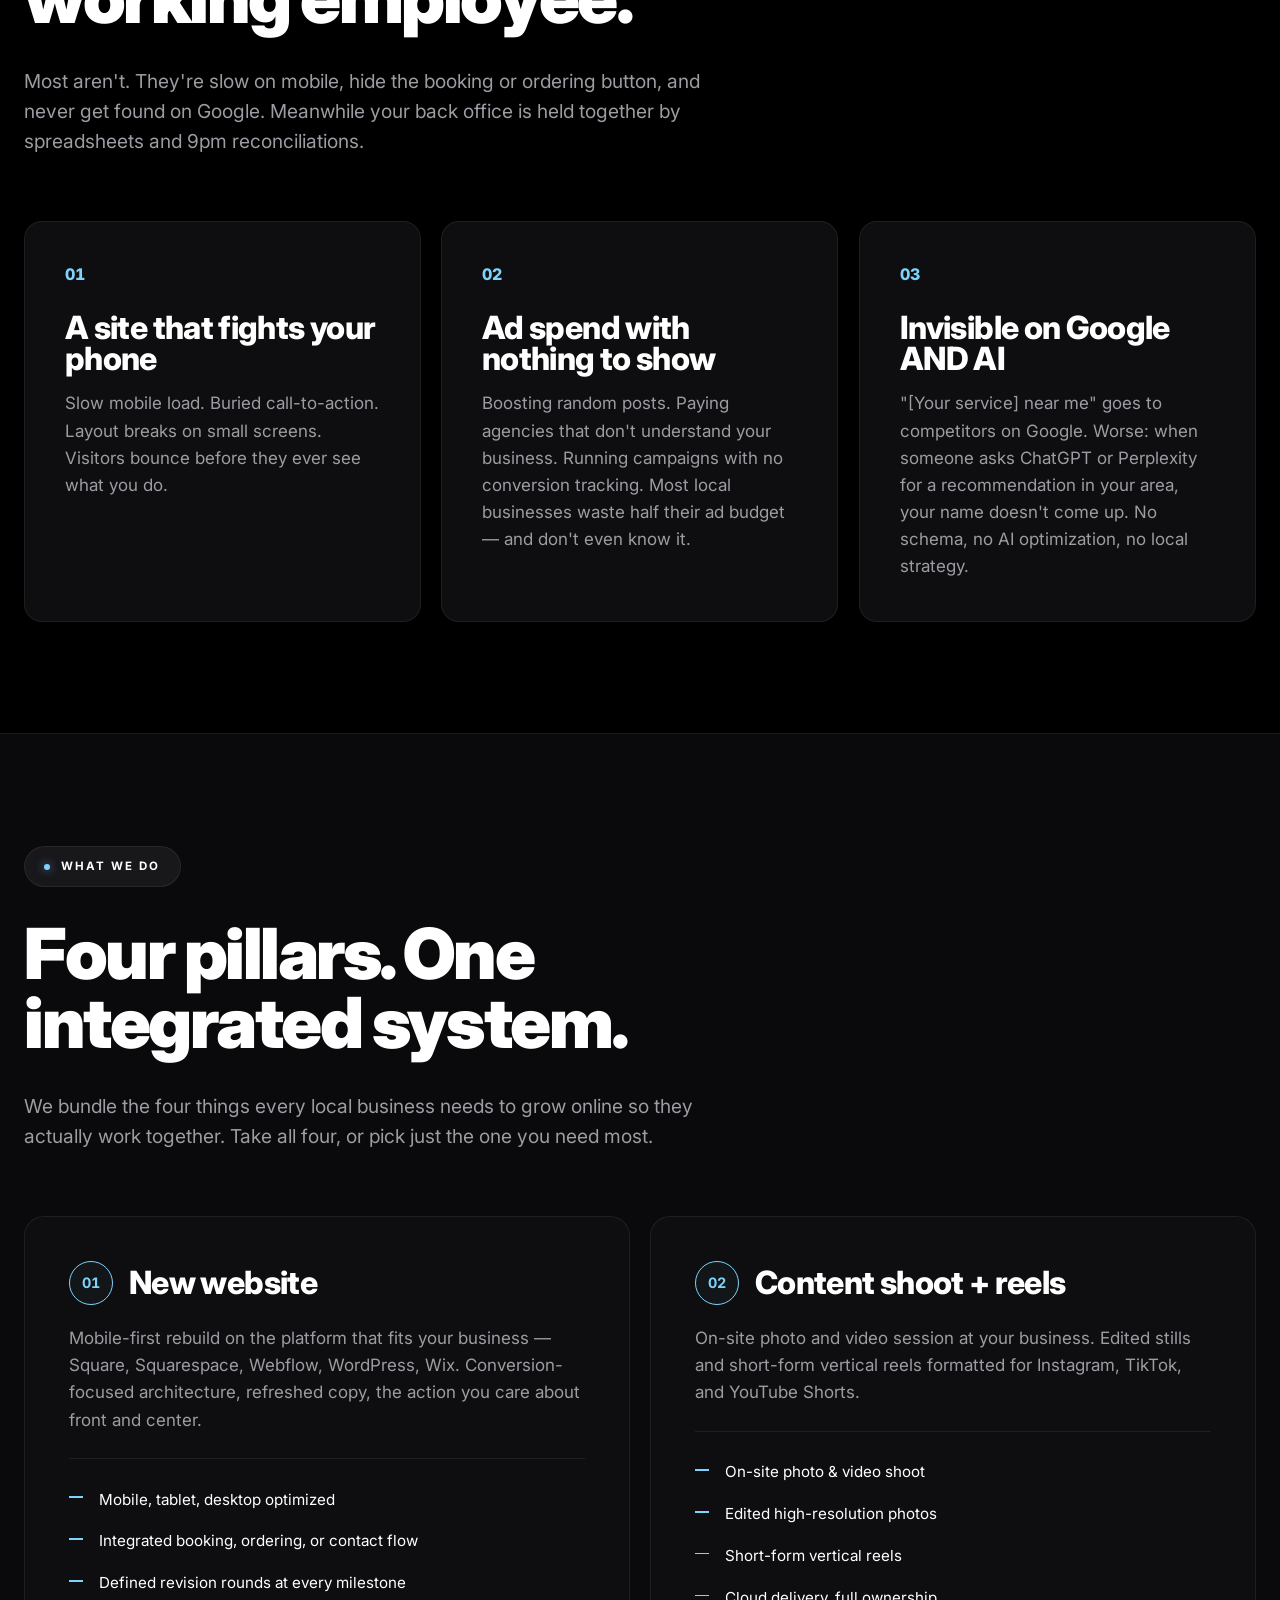
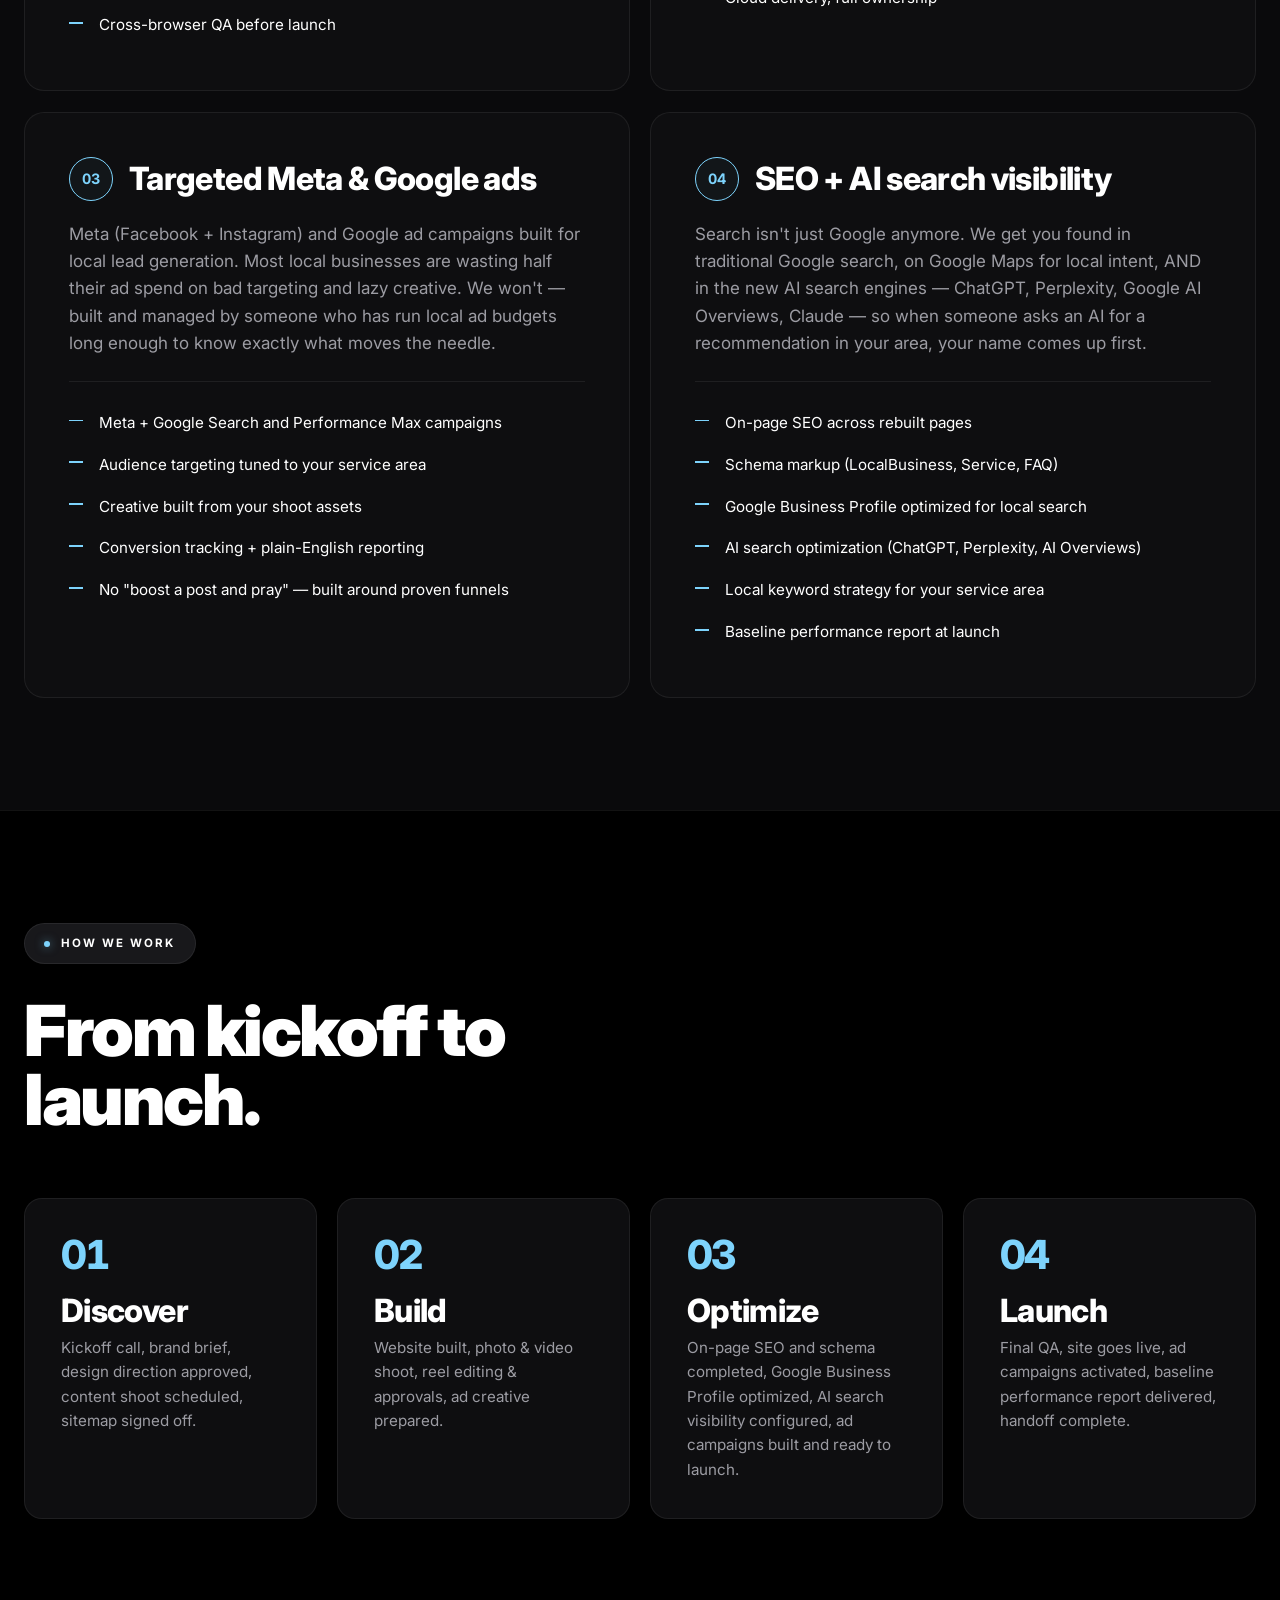
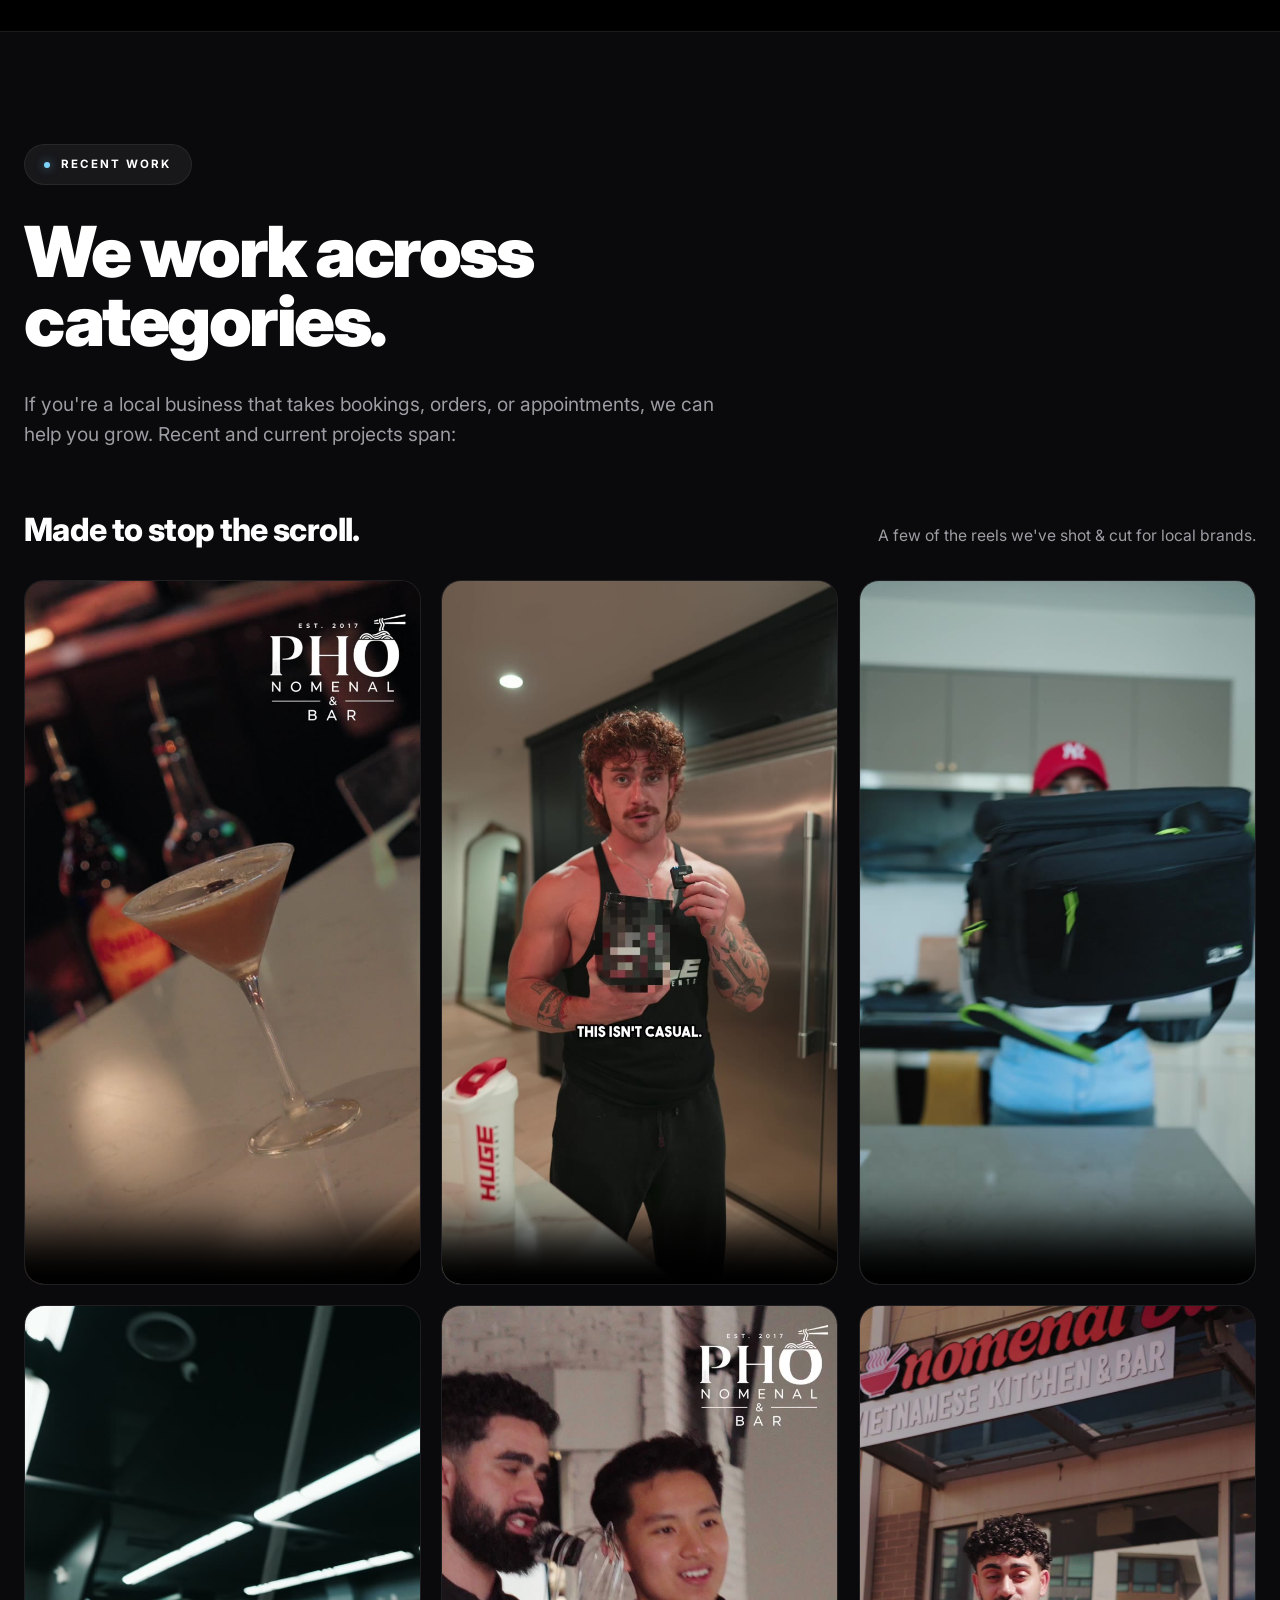
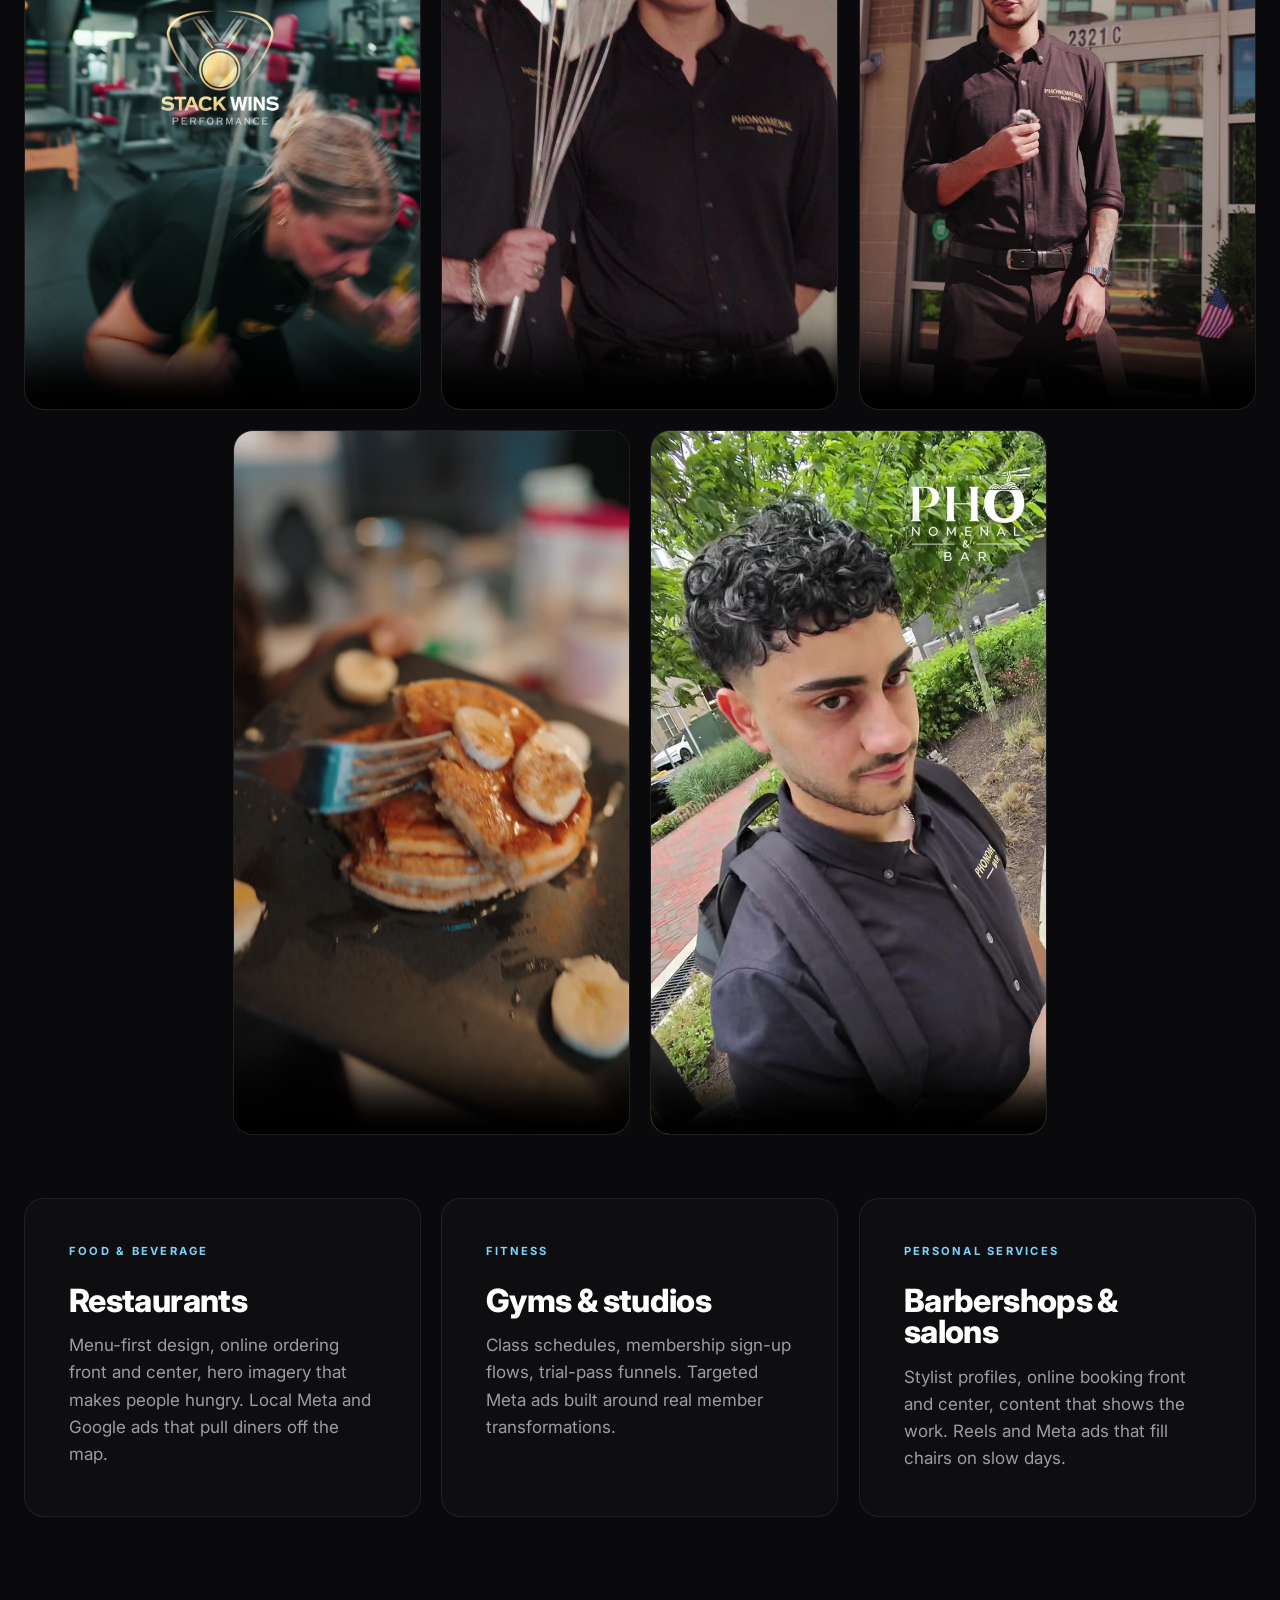
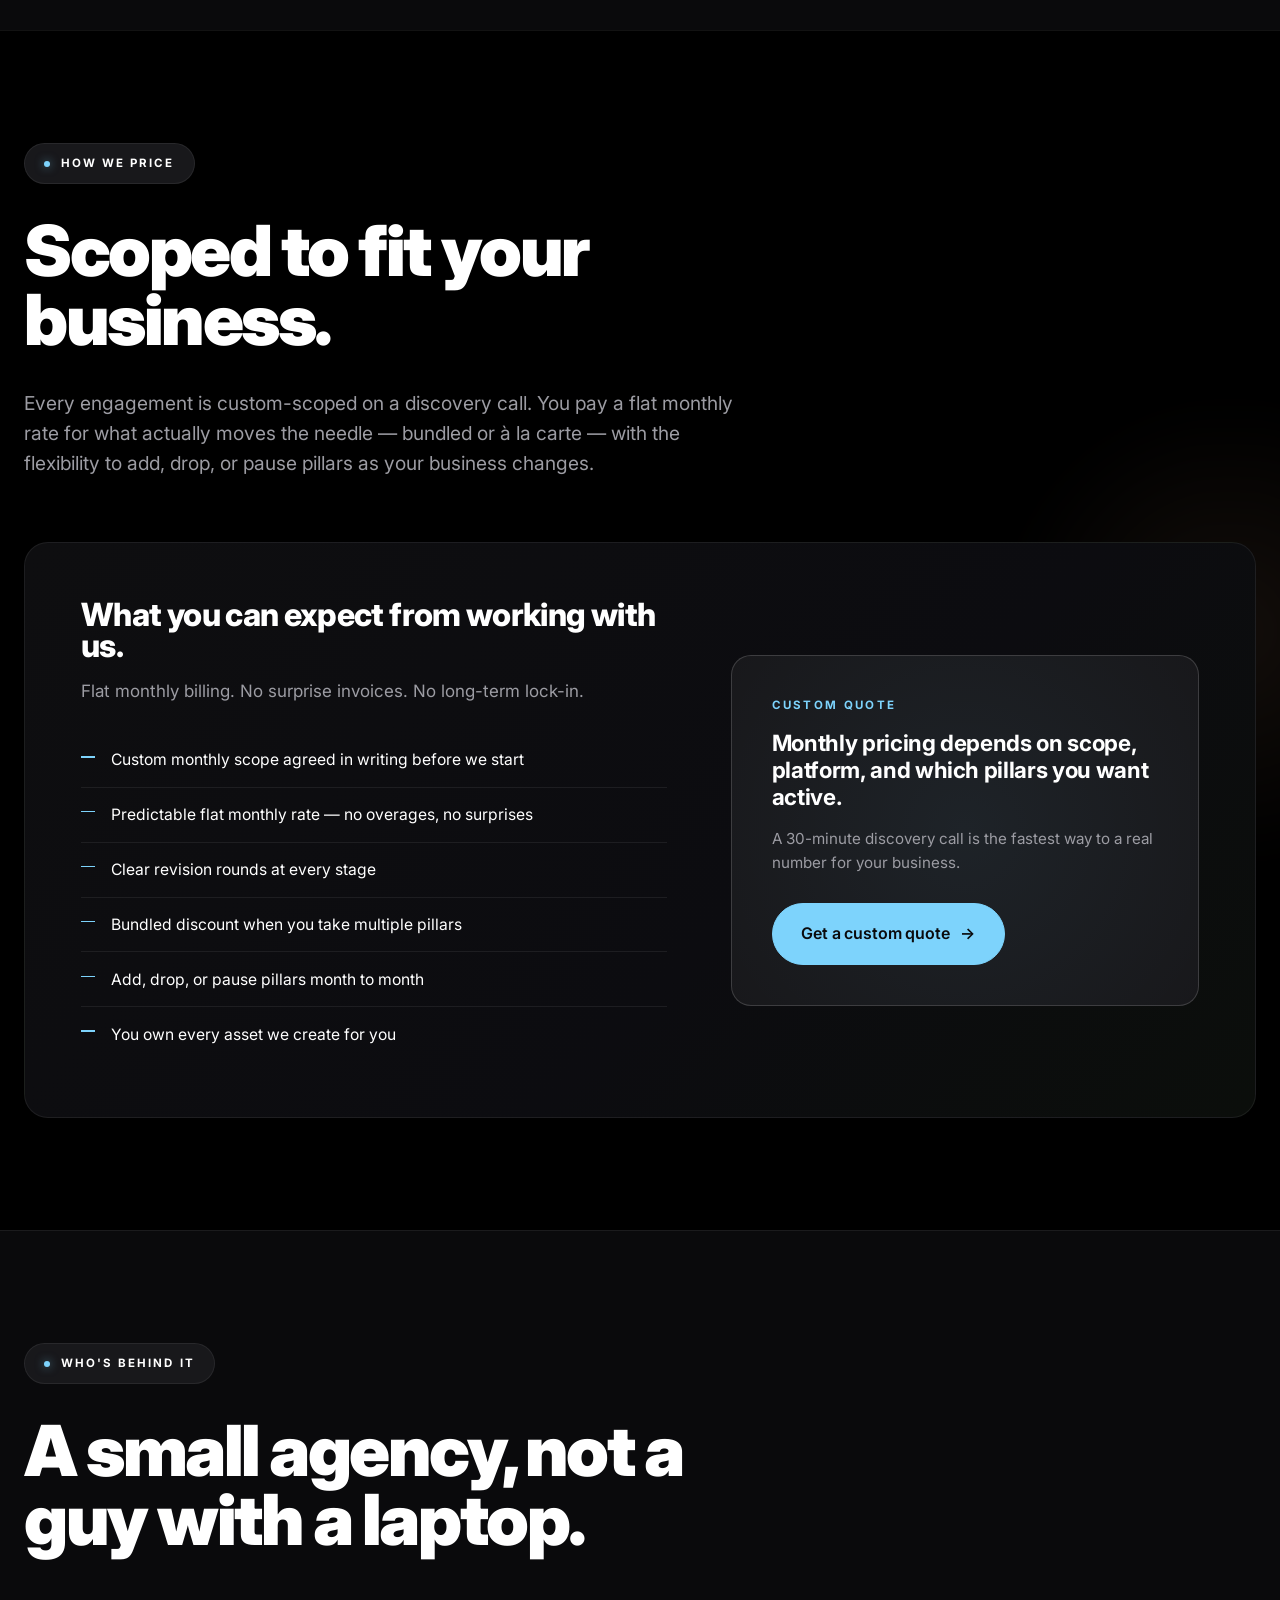
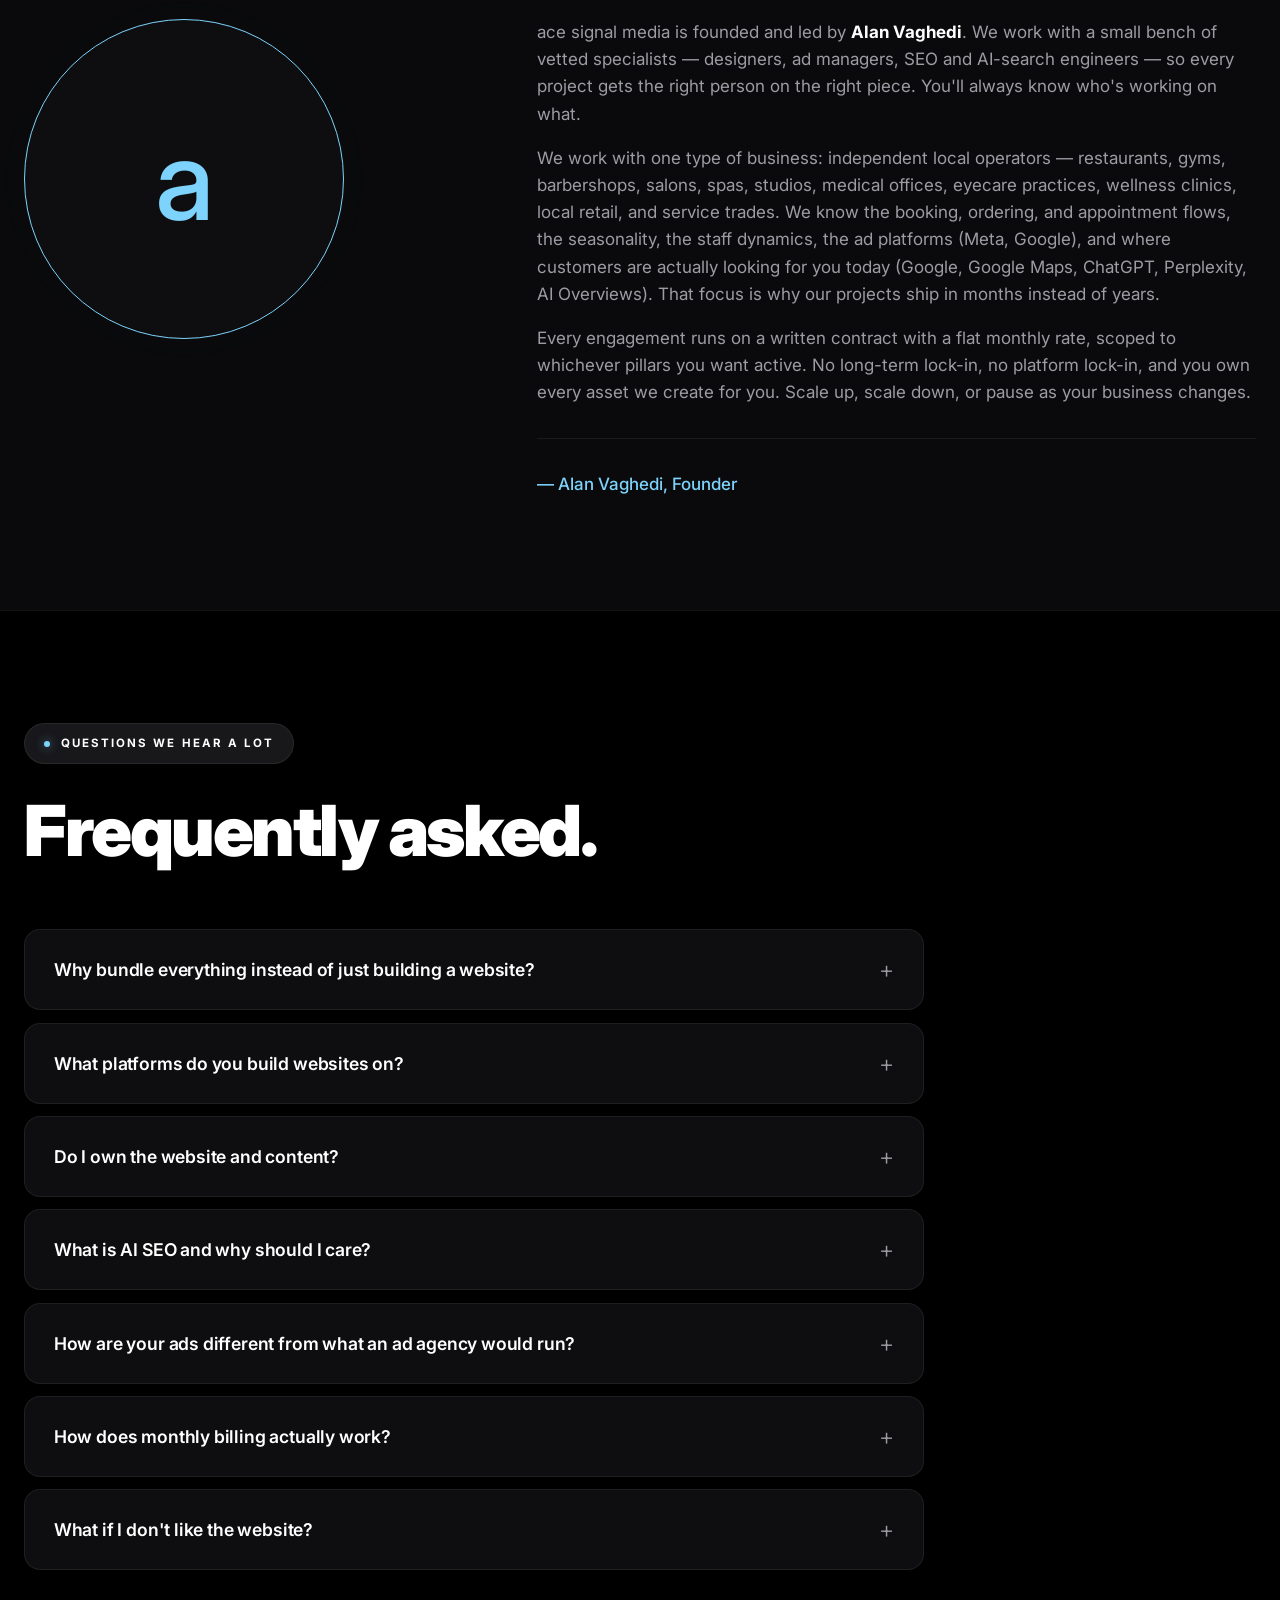
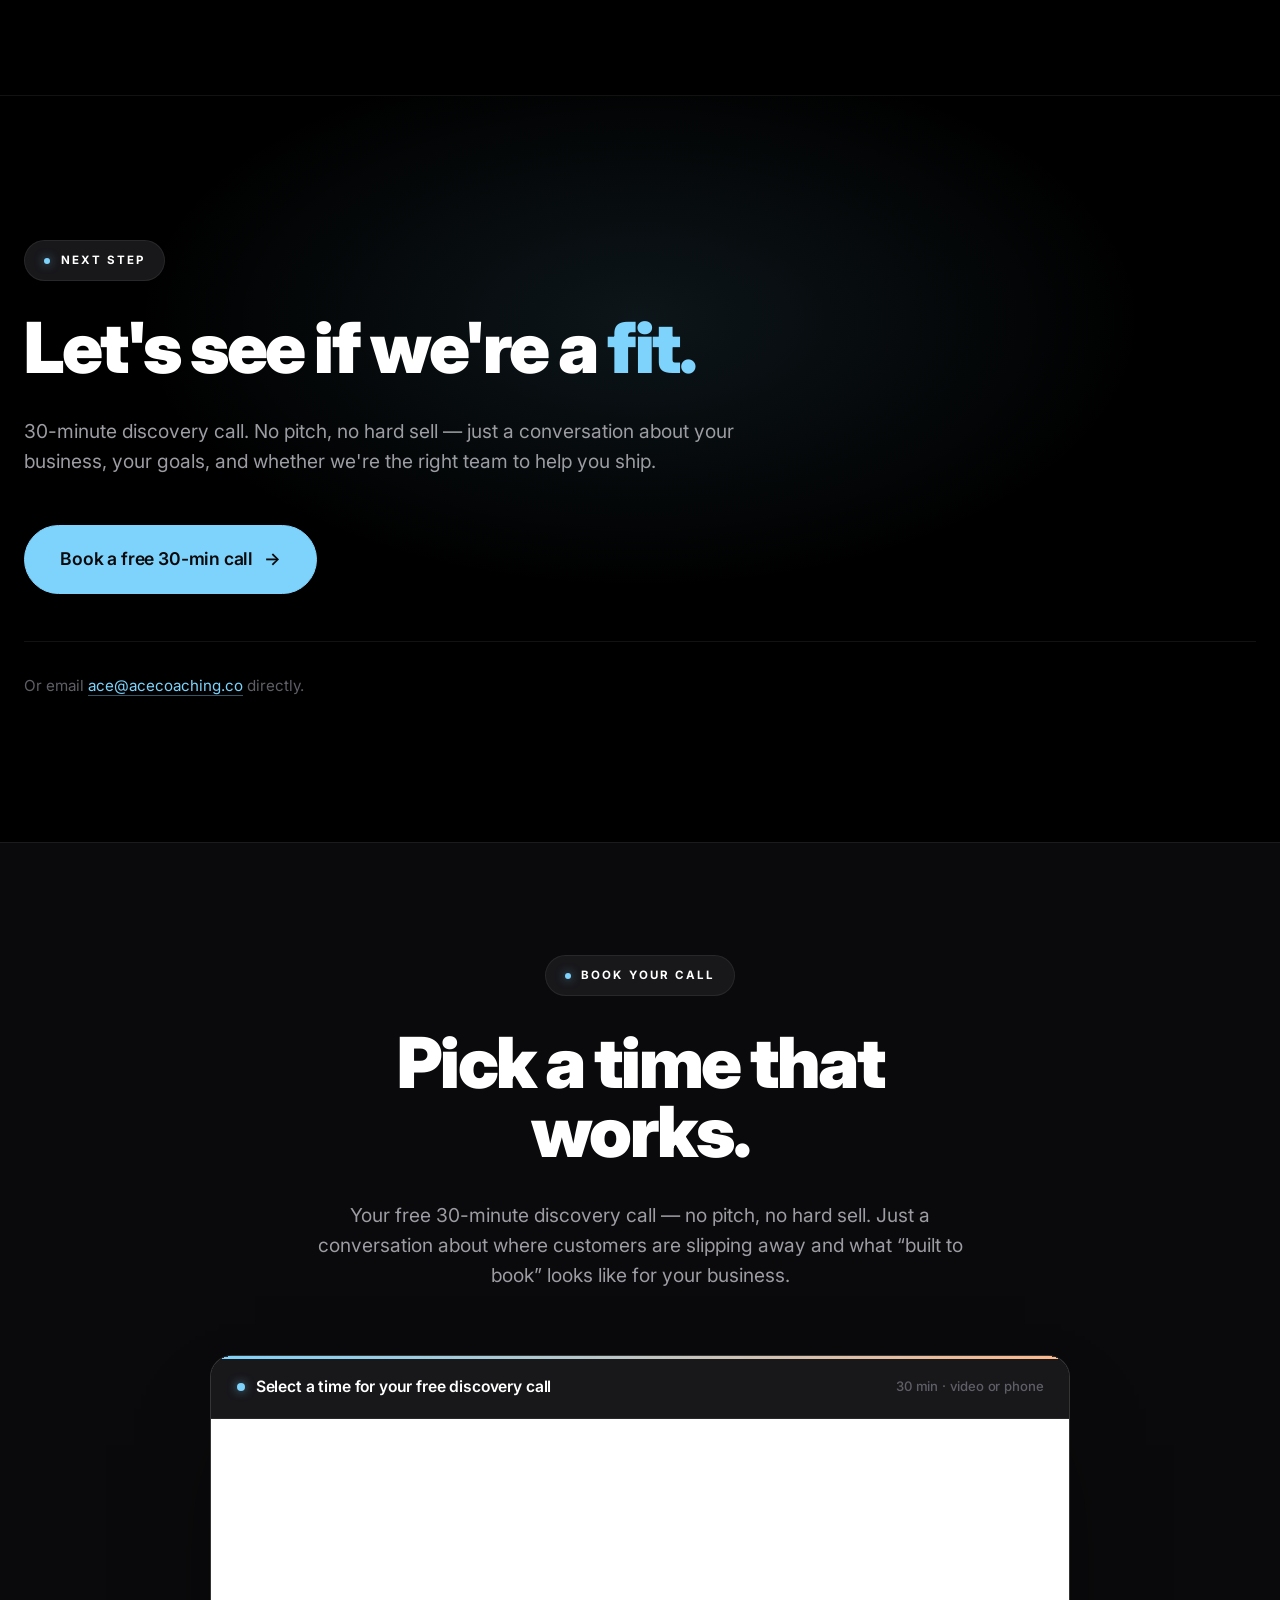
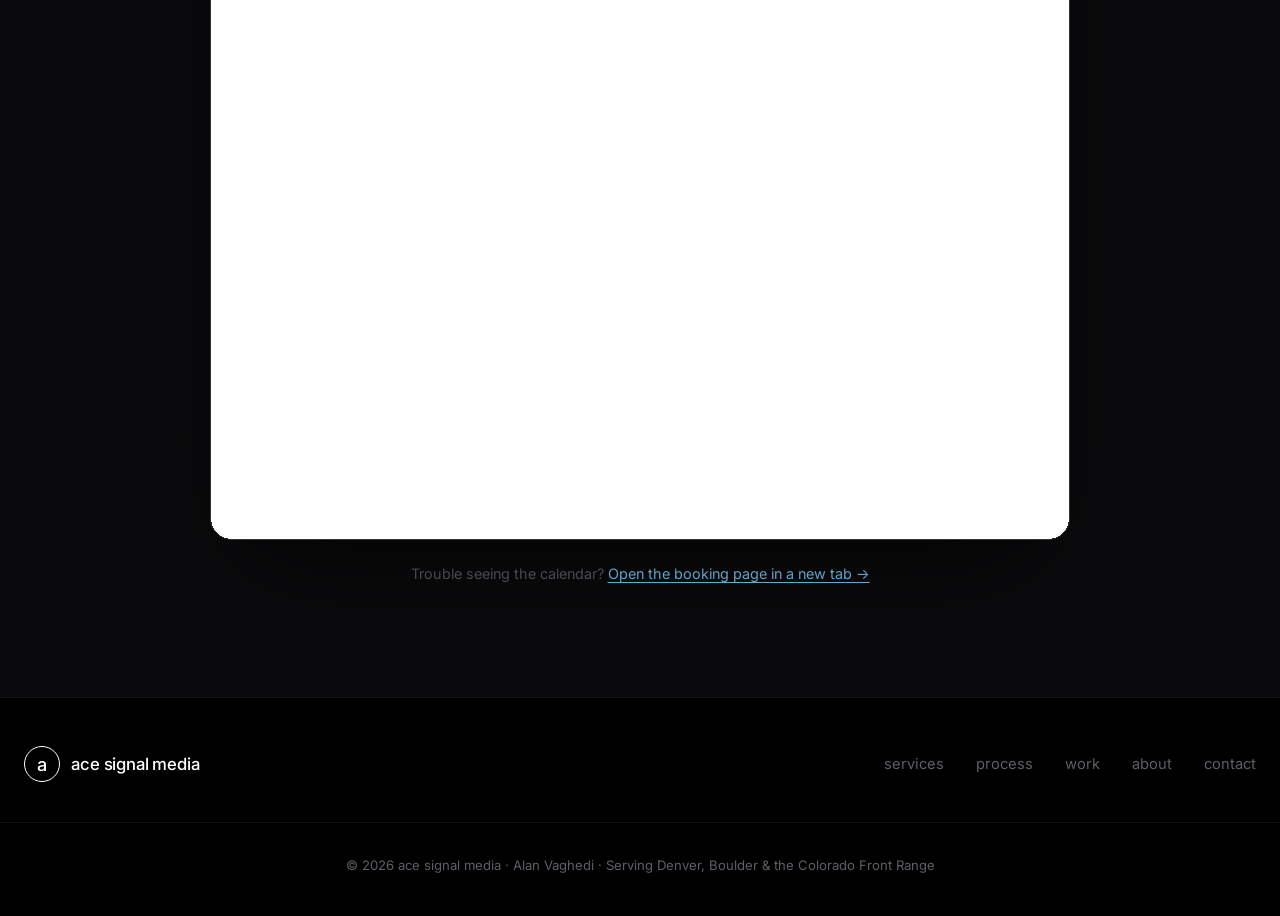
==== commit 3bc3775e: "Reframe booking calendar as branded light card; add 48px favicon, robots.txt, and sitemap.xml for cr" ====
--- a/index.html
+++ b/index.html
@@ -15,7 +15,9 @@
 <meta name="ICBM" content="39.877, -105.13" />
 
 <!-- Favicons -->
+<link rel="shortcut icon" href="/favicon.ico" />
 <link rel="icon" href="/favicon.ico" sizes="any" />
+<link rel="icon" type="image/png" sizes="48x48" href="/favicon-48.png" />
 <link rel="icon" type="image/png" sizes="32x32" href="/favicon-32.png" />
 <link rel="icon" type="image/png" sizes="16x16" href="/favicon-16.png" />
 <link rel="apple-touch-icon" href="/apple-touch-icon.png" />
@@ -1458,39 +1460,49 @@
 <!-- ============= BOOK A CALL (embedded scheduler) ============= -->
 <section id="book-a-call" class="section-alt">
   <style>
-    .booking-wrap { max-width: 920px; margin: 0 auto; }
+    .booking-wrap { max-width: 860px; margin: 0 auto; }
+    .booking-panel {
+      position: relative;
+      border-radius: 22px;
+      overflow: hidden;
+      border: 1px solid var(--border-2);
+      background: var(--bg-1);
+      box-shadow: 0 45px 100px -45px rgba(0,0,0,0.9);
+    }
+    .booking-panel::before {
+      content: '';
+      position: absolute; top: 0; left: 0; right: 0; height: 3px;
+      background: linear-gradient(90deg, var(--accent), var(--accent-warm));
+      z-index: 3;
+    }
+    .booking-glow {
+      position: absolute; inset: 0; border-radius: 22px; pointer-events: none; z-index: 1;
+      box-shadow: inset 0 0 0 1px rgba(125,211,252,0.10), inset 0 0 60px -12px rgba(125,211,252,0.16);
+    }
+    .booking-panel-head {
+      display: flex; align-items: center; gap: .7rem;
+      padding: 1.15rem 1.6rem;
+      background: var(--bg-2);
+      border-bottom: 1px solid var(--border);
+      font-weight: 600; font-size: .98rem; color: var(--text); letter-spacing: -0.01em;
+      position: relative; z-index: 2;
+    }
+    .booking-panel-head .bdot {
+      width: 8px; height: 8px; border-radius: 50%; background: var(--accent);
+      box-shadow: 0 0 10px rgba(125,211,252,0.6); flex: none;
+      animation: pulse 2.4s ease-in-out infinite;
+    }
+    .booking-panel-head .bmeta { margin-left: auto; color: var(--text-dim); font-weight: 500; font-size: .82rem; }
+    .booking-panel-body { background: #ffffff; padding: 10px; position: relative; z-index: 2; }
     .booking-iframe {
-      width: 100%;
-      min-height: 720px;
-      border: 0;
-      border-radius: 18px;
-      background: #ffffff;
-      display: block;
-      box-shadow: 0 30px 70px -30px rgba(0,0,0,0.75);
+      width: 100%; min-height: 700px; border: 0; display: block;
+      background: #ffffff; border-radius: 12px;
     }
-    .booking-card {
-      display: flex;
-      align-items: center;
-      justify-content: space-between;
-      gap: 2rem;
-      flex-wrap: wrap;
-      background: linear-gradient(135deg, var(--bg-1), #0C0C10 60%, #0B0E0B);
-      border: 1px solid var(--border-2);
-      border-radius: 20px;
-      padding: 2.75rem;
-    }
-    .booking-card .label {
-      font-size: .72rem; letter-spacing: .2em; text-transform: uppercase;
-      color: var(--accent); font-weight: 700; display: block; margin-bottom: .9rem;
-    }
-    .booking-card h3 { margin: 0 0 .6rem; }
-    .booking-card p { color: var(--text-muted); margin: 0; max-width: 44ch; }
-    .booking-card .btn-primary { font-size: 1.05rem; padding: 1.15rem 2rem; flex-shrink: 0; }
-    .booking-fallback { text-align: center; margin: 1.5rem 0 0; color: var(--text-dim); font-size: .92rem; }
+    .booking-fallback { text-align: center; margin: 1.4rem 0 0; color: var(--text-dim); font-size: .9rem; }
     .booking-fallback a { color: var(--accent); text-decoration: underline; text-underline-offset: 3px; }
     @media (max-width: 640px) {
-      .booking-card { padding: 2rem; }
-      .booking-card .btn-primary { width: 100%; justify-content: center; }
+      .booking-panel-head { font-size: .9rem; padding: 1rem 1.1rem; }
+      .booking-panel-head .bmeta { display: none; }
     }
   </style>
   <div class="container">
@@ -1504,19 +1516,20 @@
     </div>
 
     <div class="booking-wrap fade-up">
-      <!-- ========================================================================
-           INLINE GOOGLE CALENDAR EMBED
-           To turn this into a live in-page scheduler:
-             1) In Google Calendar, open your discovery-call appointment schedule.
-             2) Click Share, then the "</> " embed option, and copy the iframe URL
-                (it ends in ?gv=true).
-             3) Uncomment the <iframe> below and paste that URL into src,
-                then delete the .booking-card block beneath it.
-      ======================================================================== -->
-      <iframe class="booking-iframe"
-        title="Book a free discovery call with ace signal media"
-        src="https://calendar.google.com/calendar/appointments/schedules/AcZssZ2foVPGVaL3T_F1uWAGOhktJmfEwP3Bjq2W7vYCxva1qUCS1t0OMHyduY5kCN-lREeLPNi0ms8j?gv=true"
-        width="100%" height="720" frameborder="0" loading="lazy"></iframe>
+      <div class="booking-panel">
+        <div class="booking-glow"></div>
+        <div class="booking-panel-head">
+          <span class="bdot"></span>
+          <span>Select a time for your free discovery call</span>
+          <span class="bmeta">30 min · video or phone</span>
+        </div>
+        <div class="booking-panel-body">
+          <iframe class="booking-iframe"
+            title="Book a free discovery call with ace signal media"
+            src="https://calendar.google.com/calendar/appointments/schedules/AcZssZ2foVPGVaL3T_F1uWAGOhktJmfEwP3Bjq2W7vYCxva1qUCS1t0OMHyduY5kCN-lREeLPNi0ms8j?gv=true"
+            width="100%" height="700" frameborder="0" loading="lazy"></iframe>
+        </div>
+      </div>
       <p class="booking-fallback">Trouble seeing the calendar? <a href="https://calendar.app.google/RjDqahP2hVmo7f5r6" target="_blank" rel="noopener">Open the booking page in a new tab →</a></p>
     </div>
   </div>
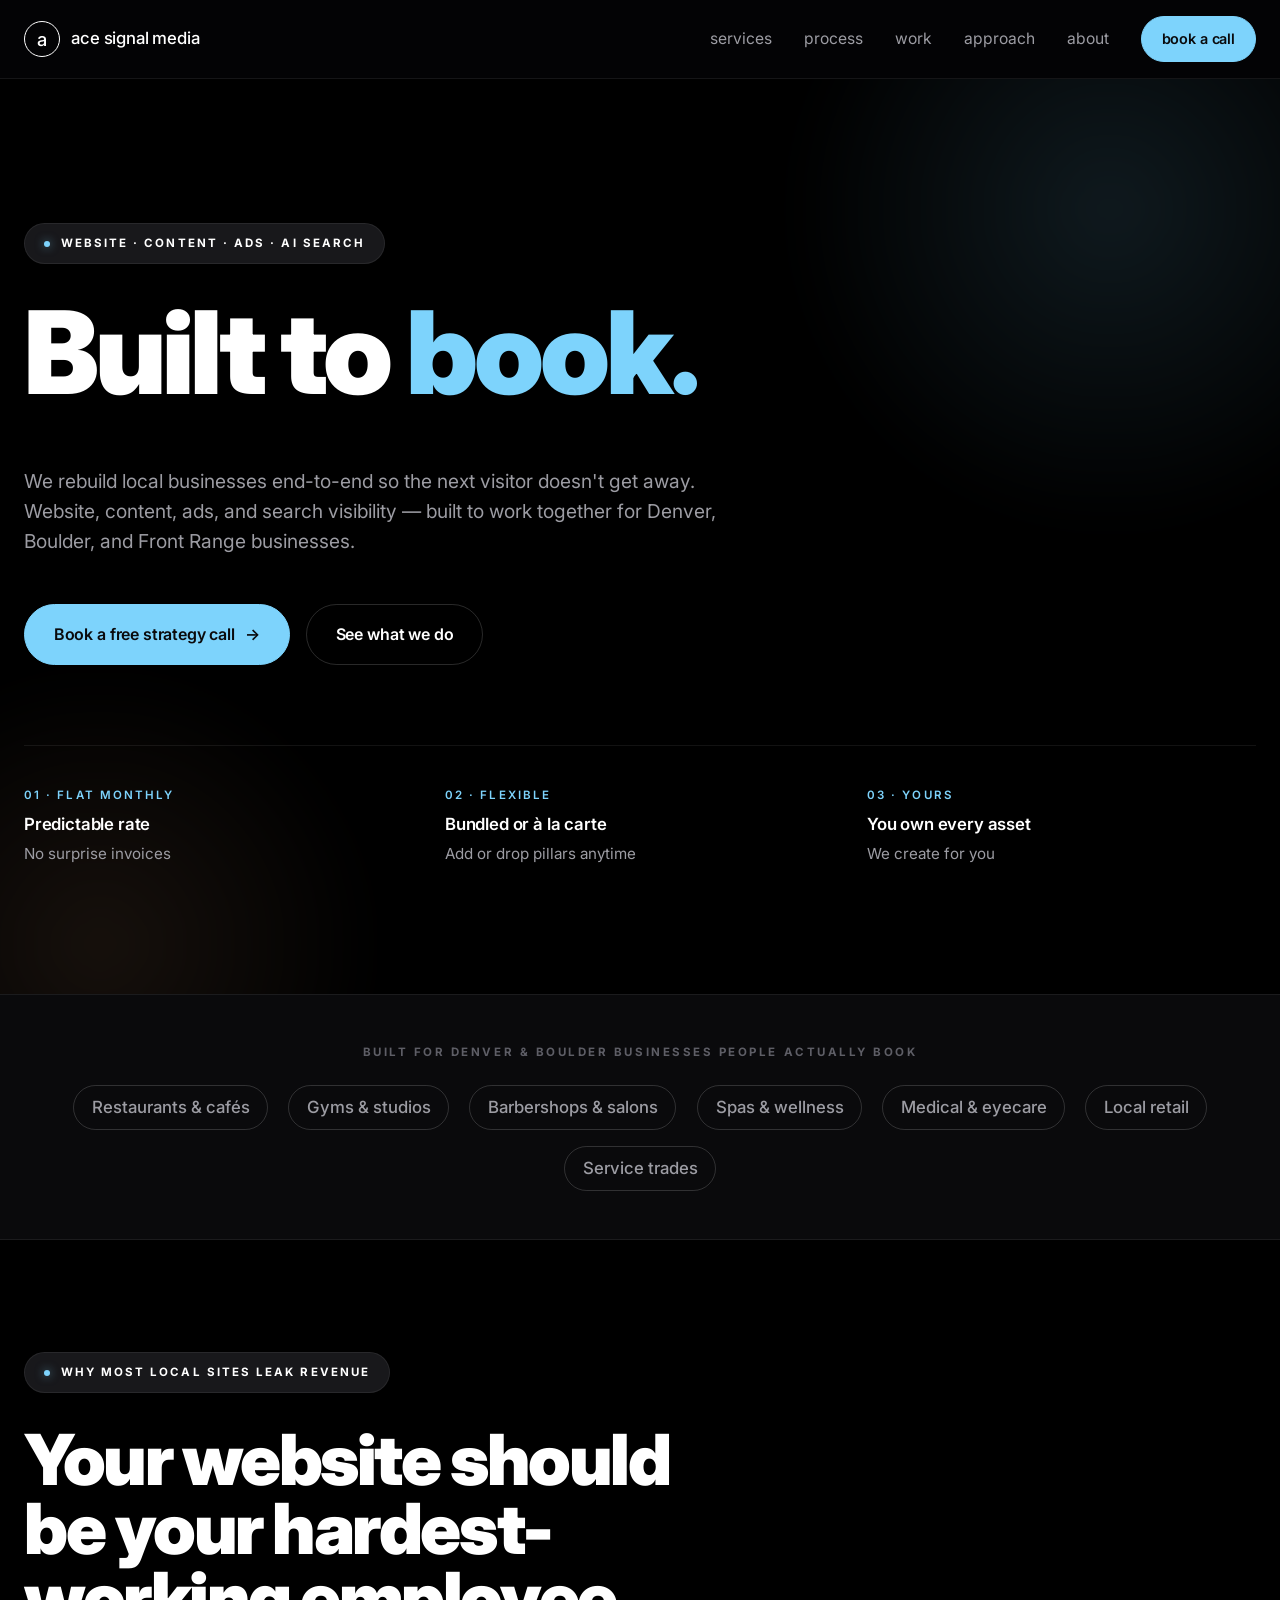
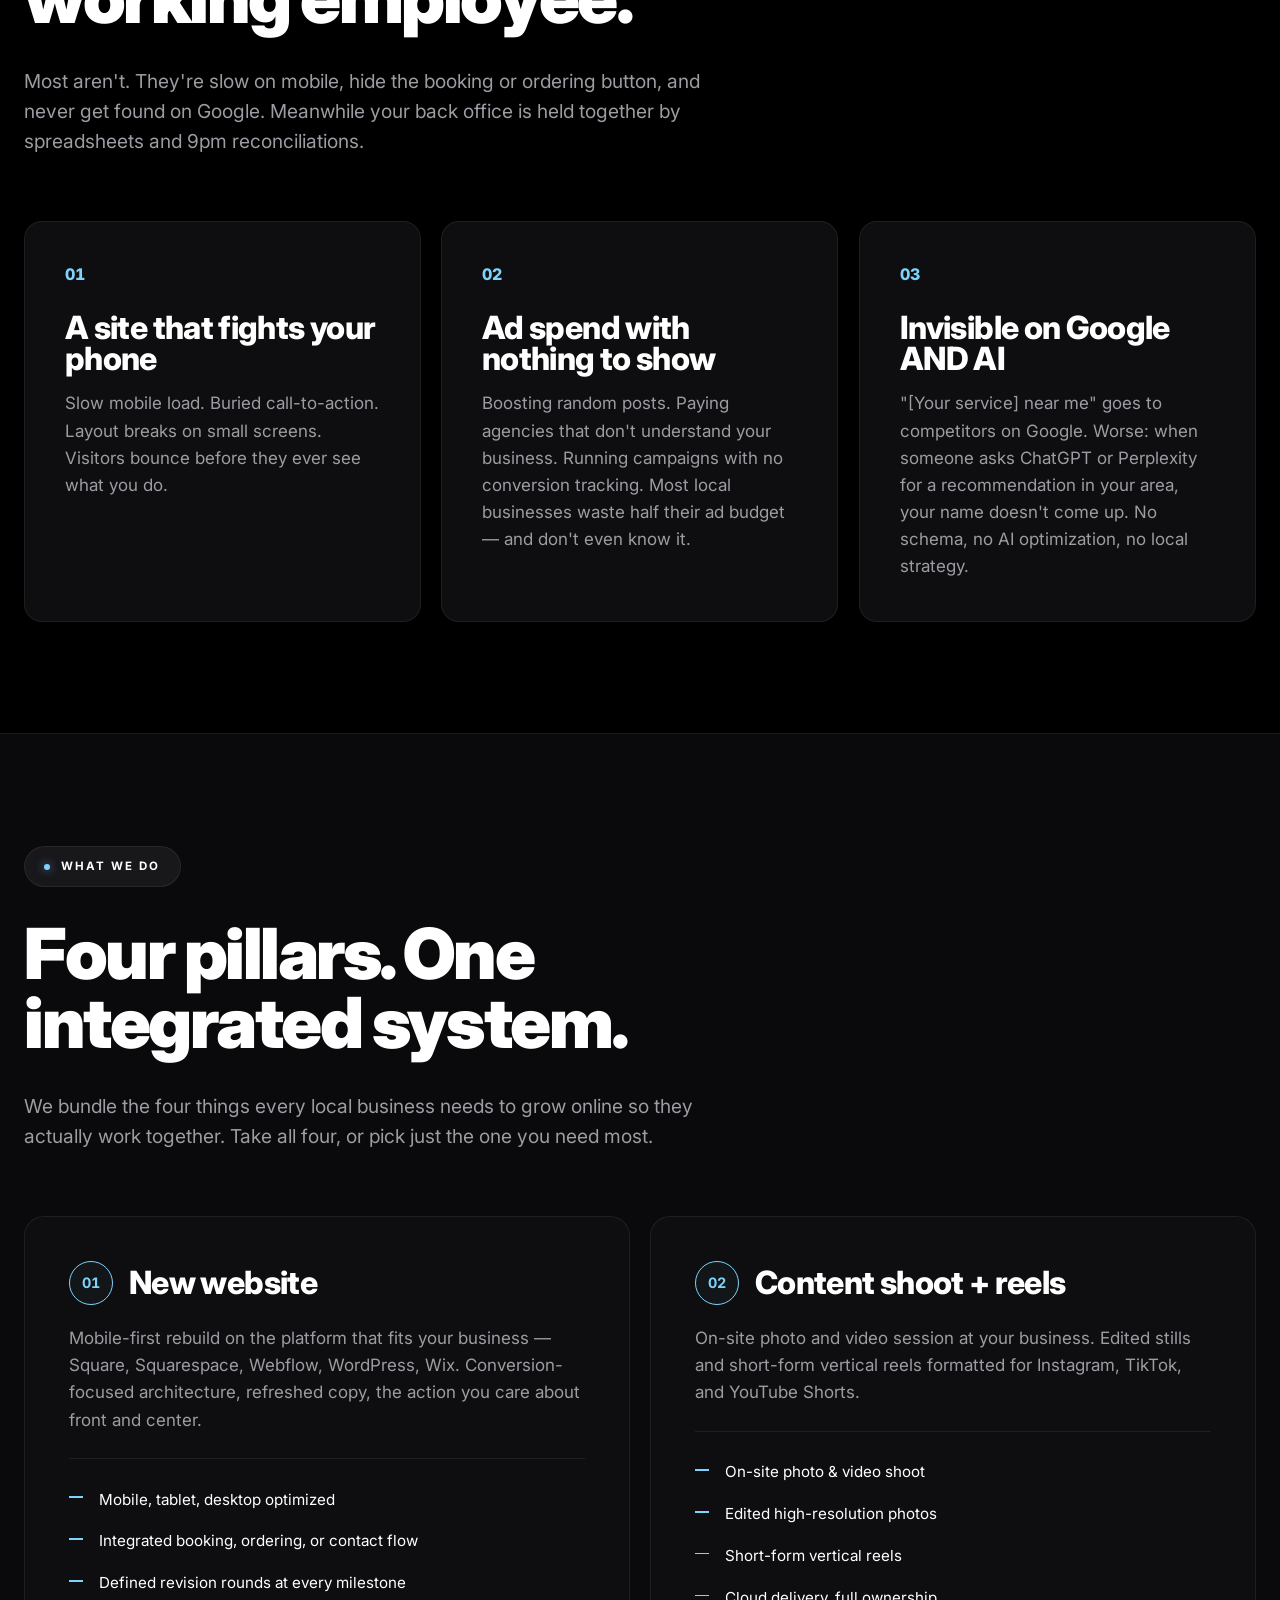
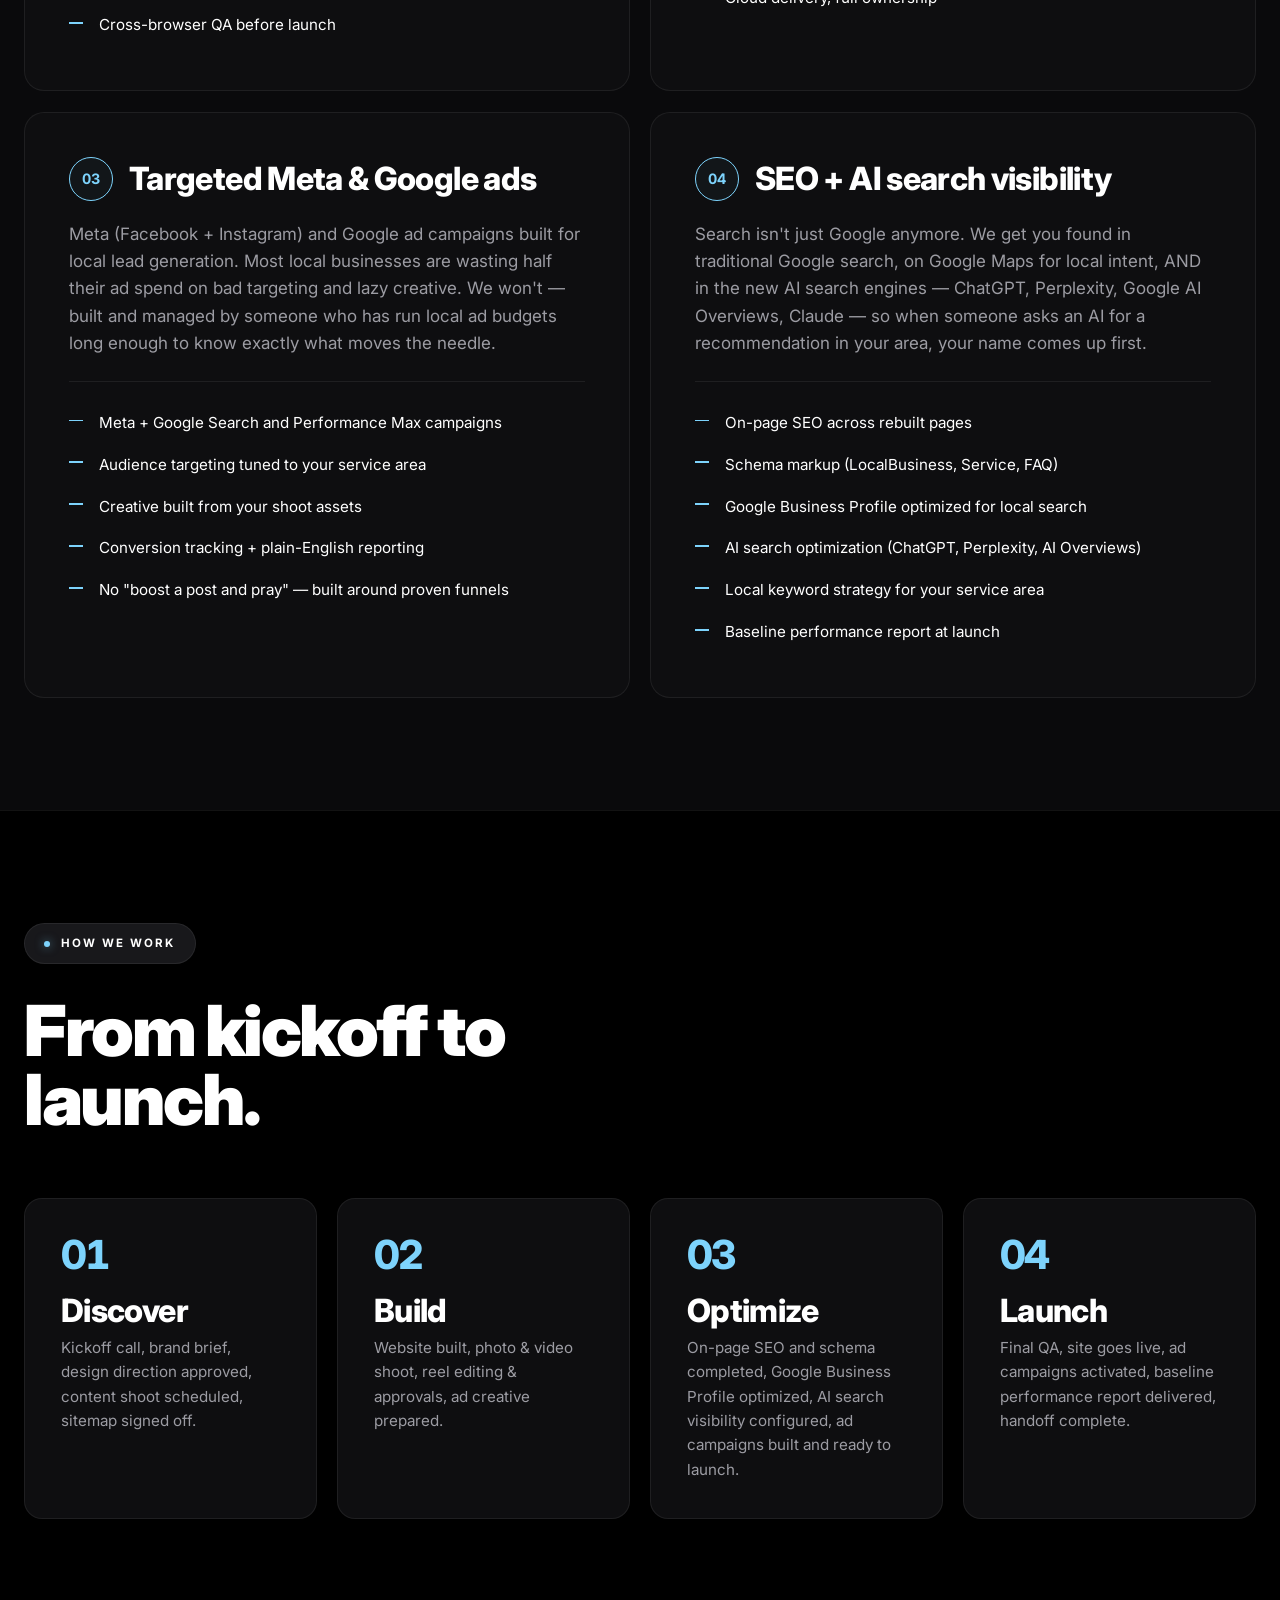
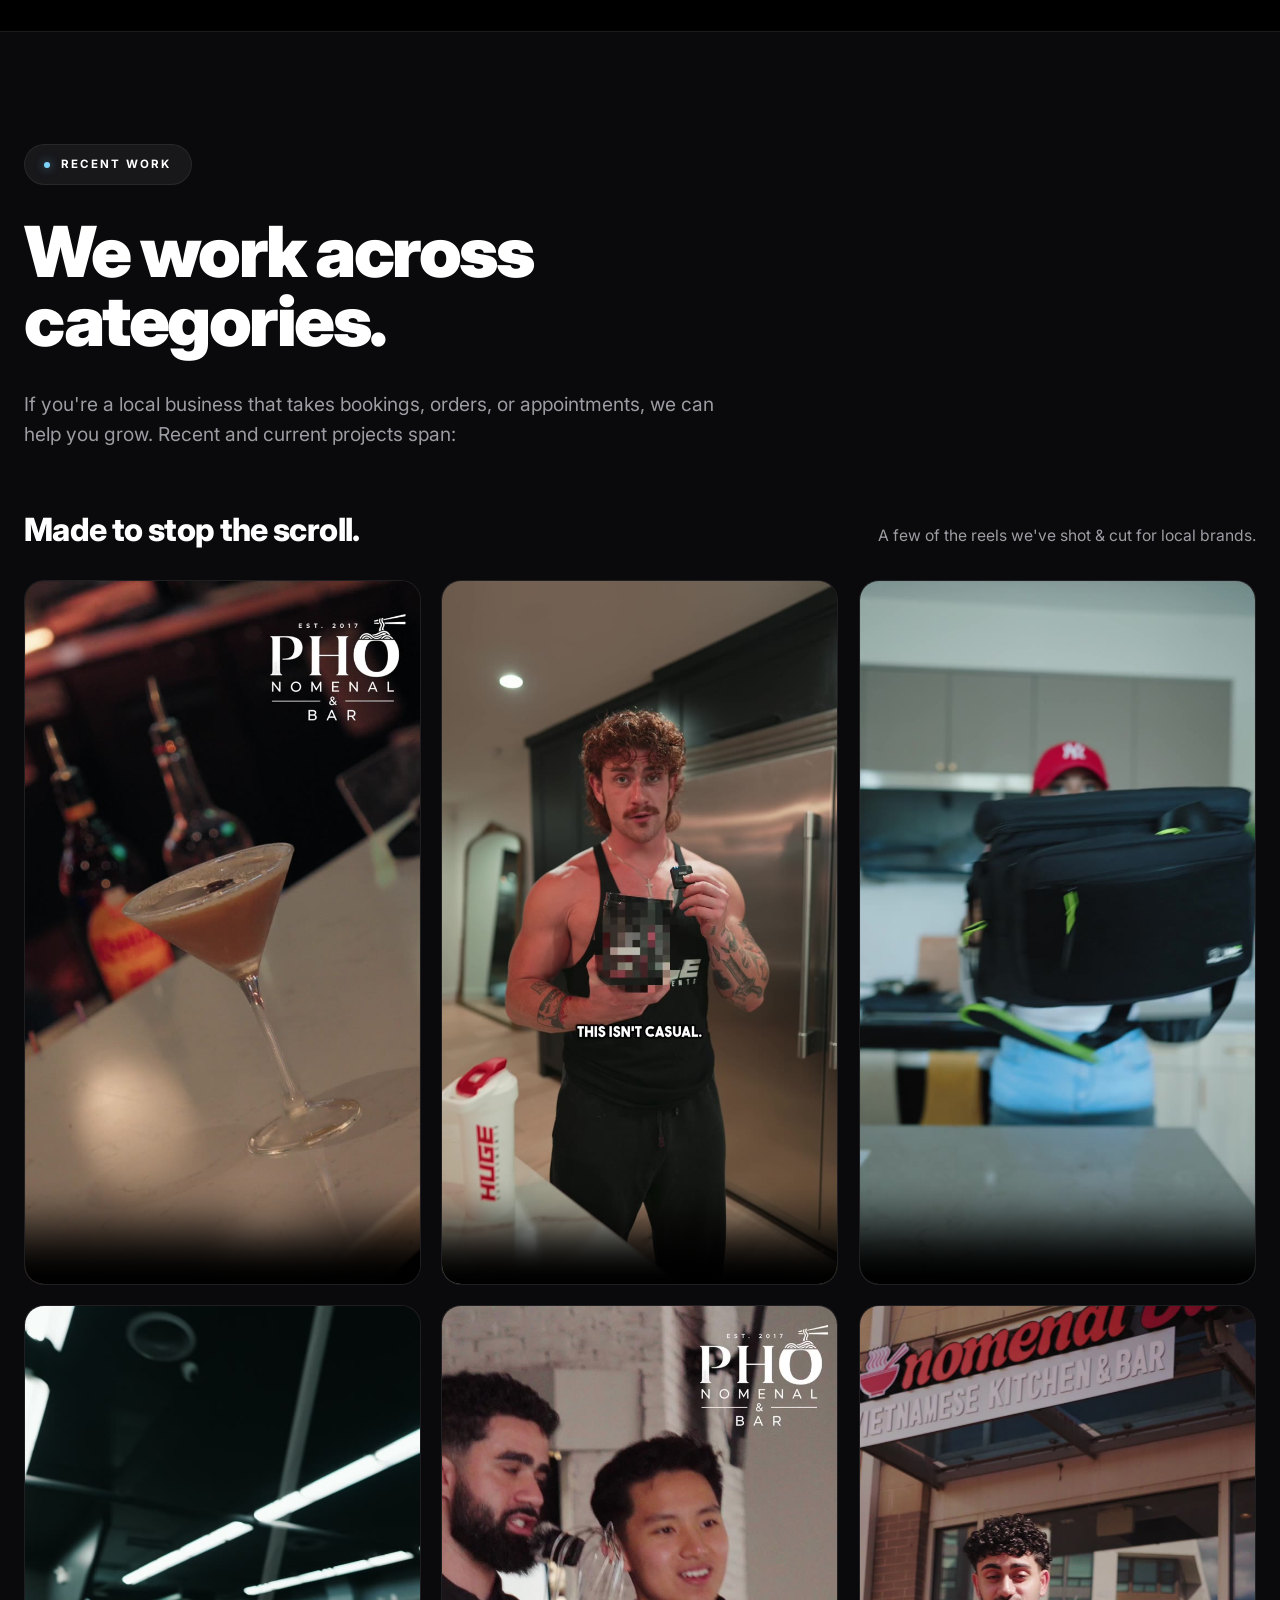
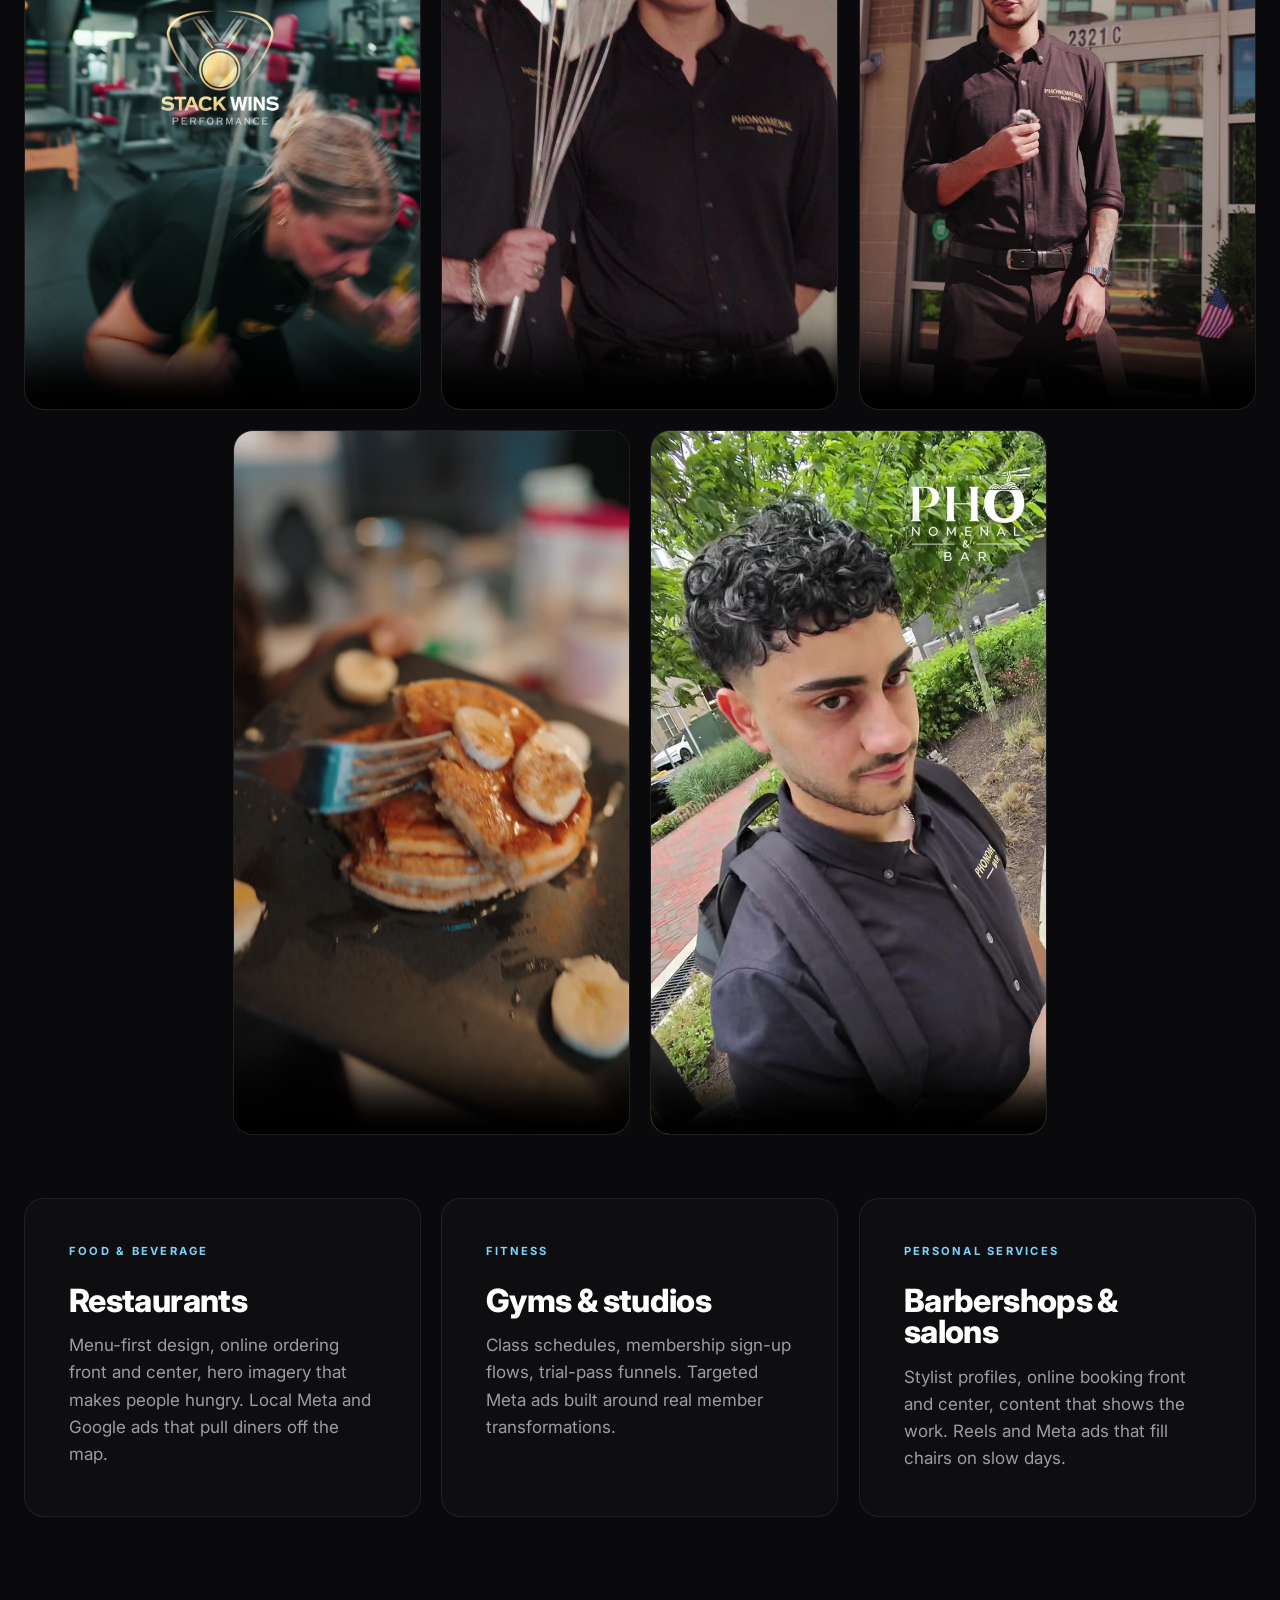
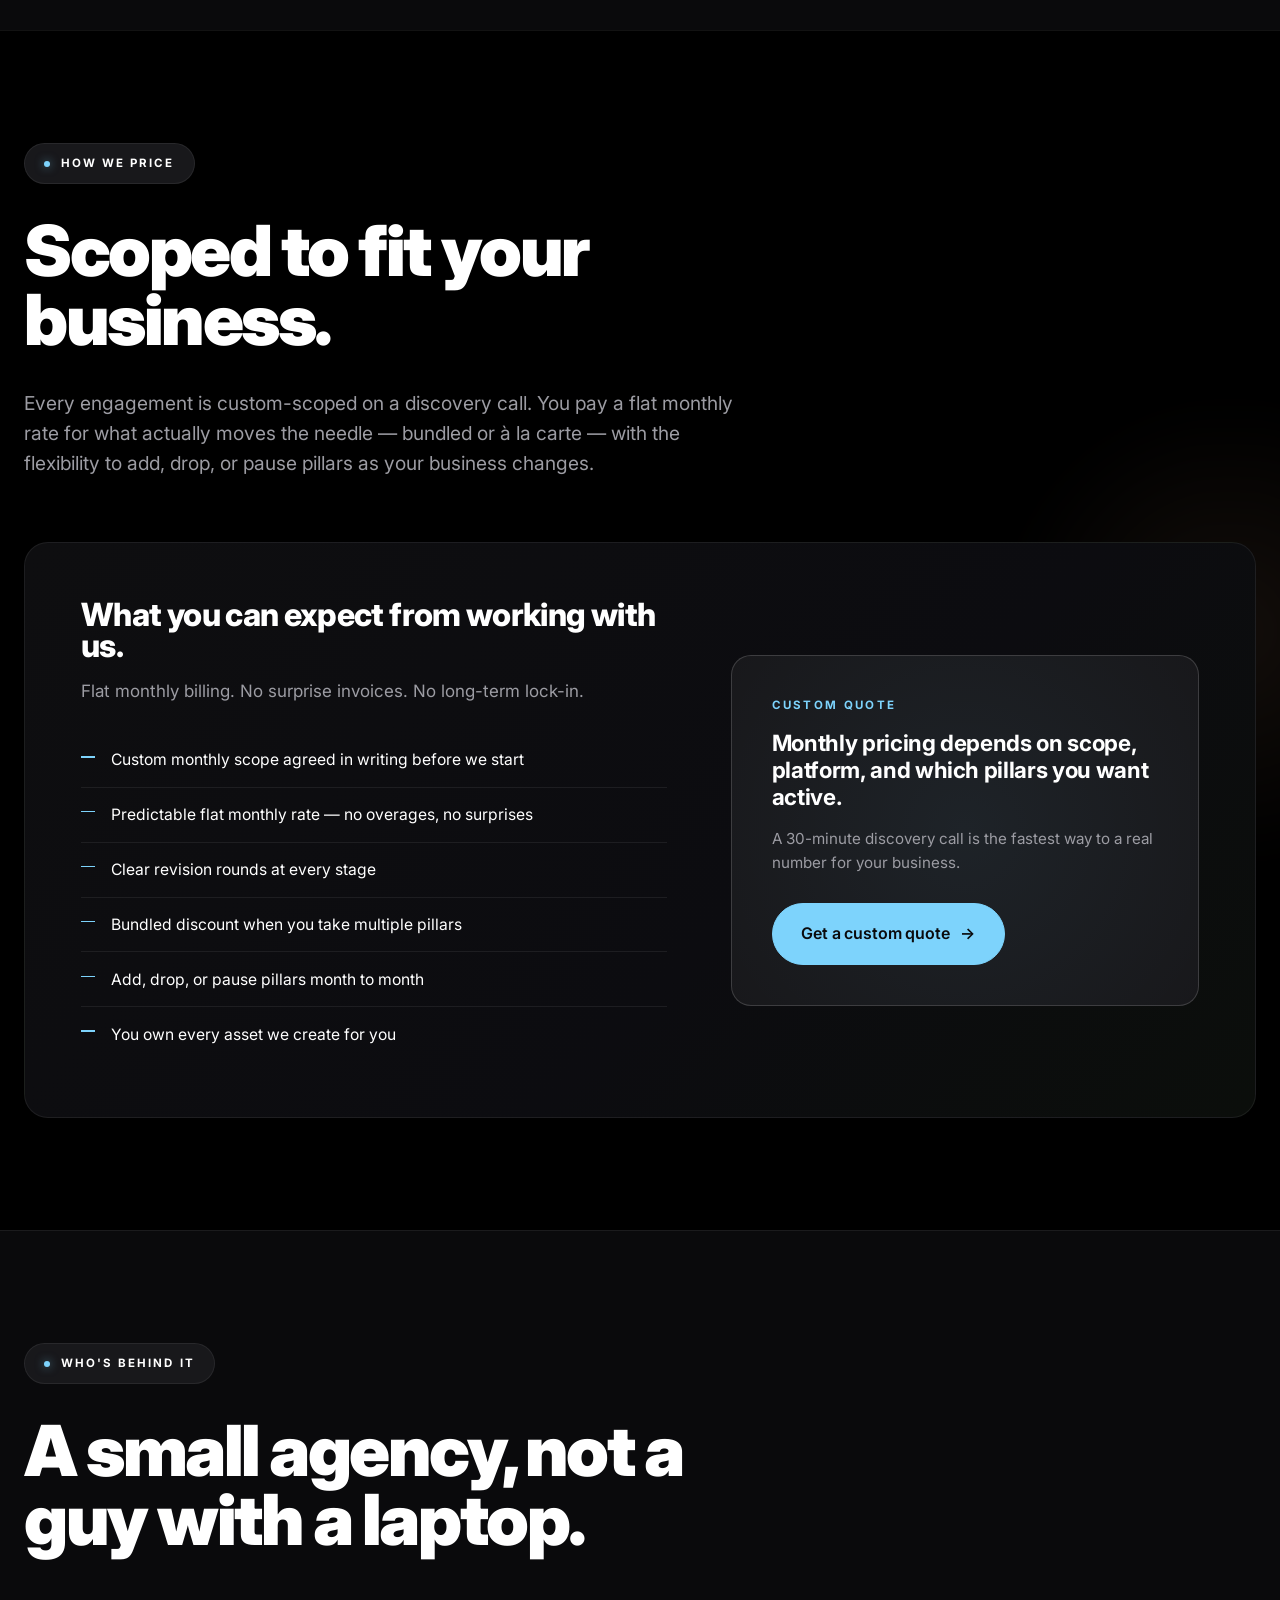
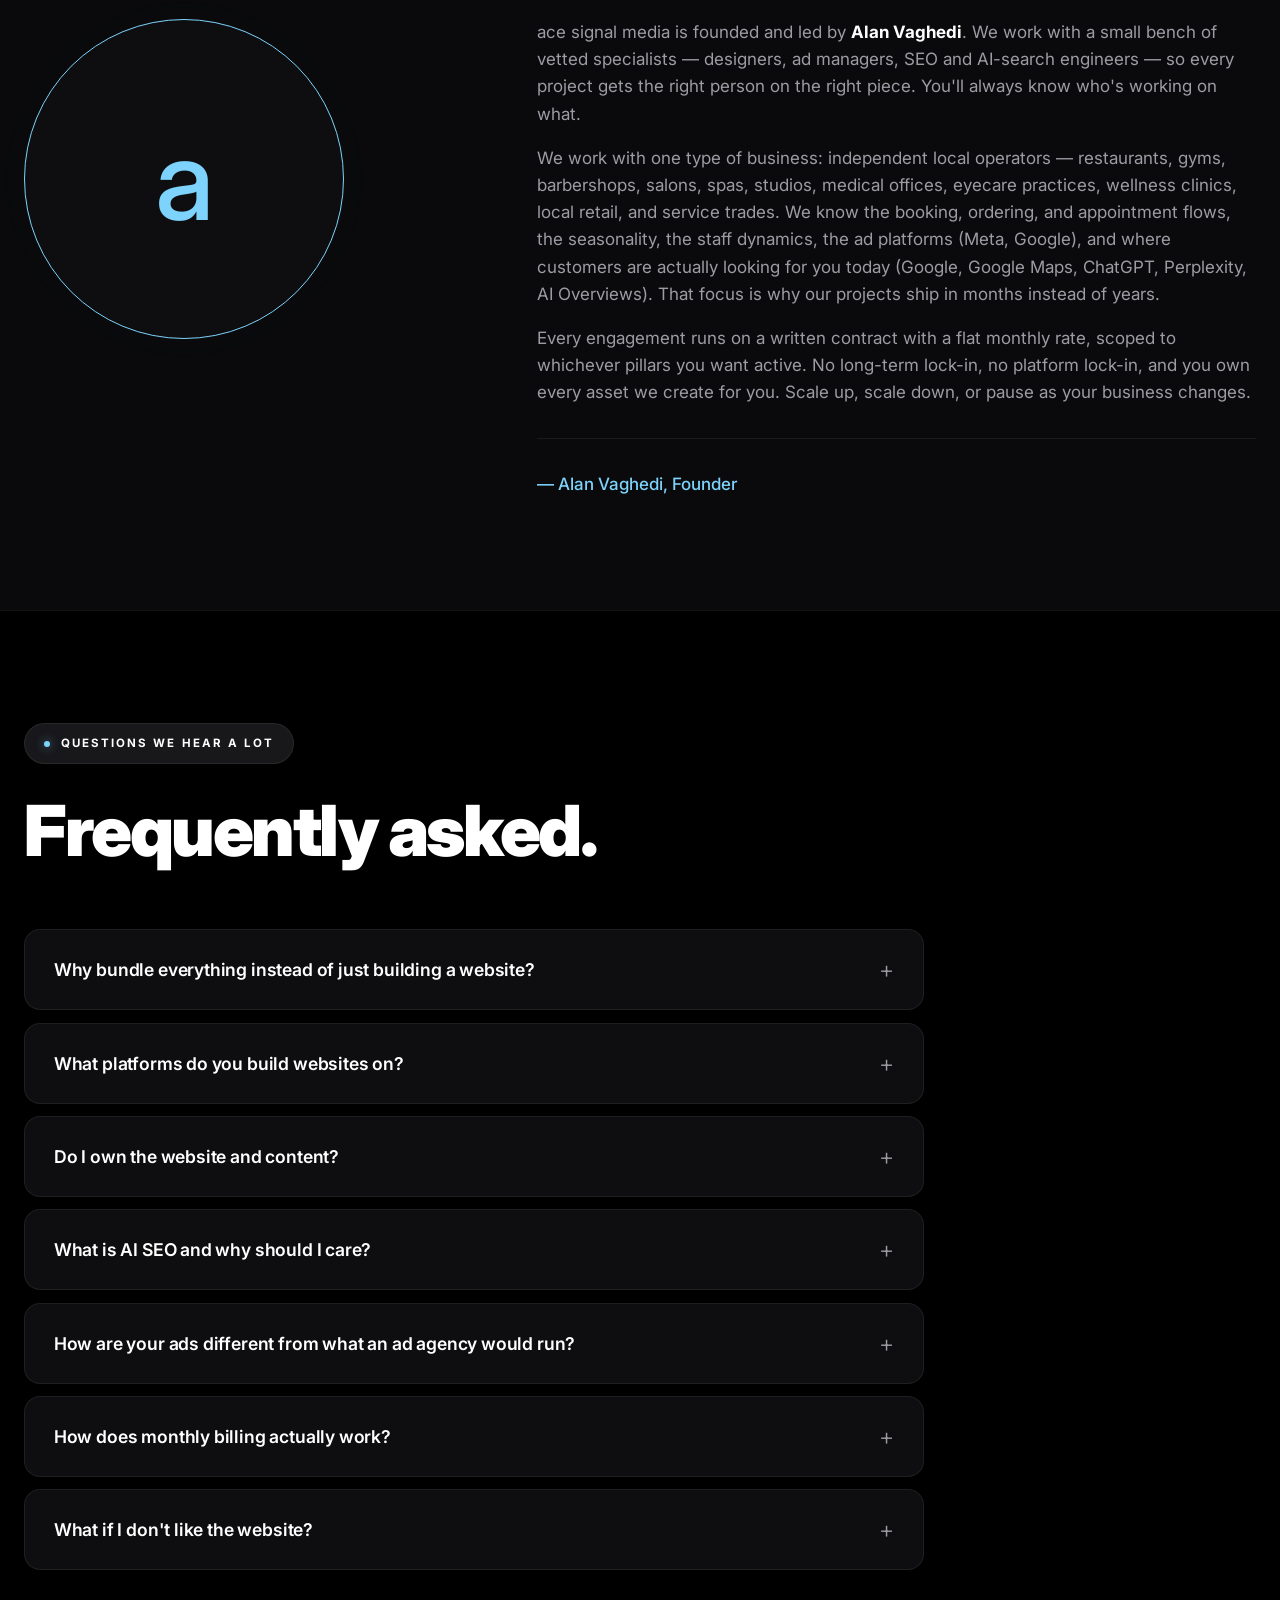
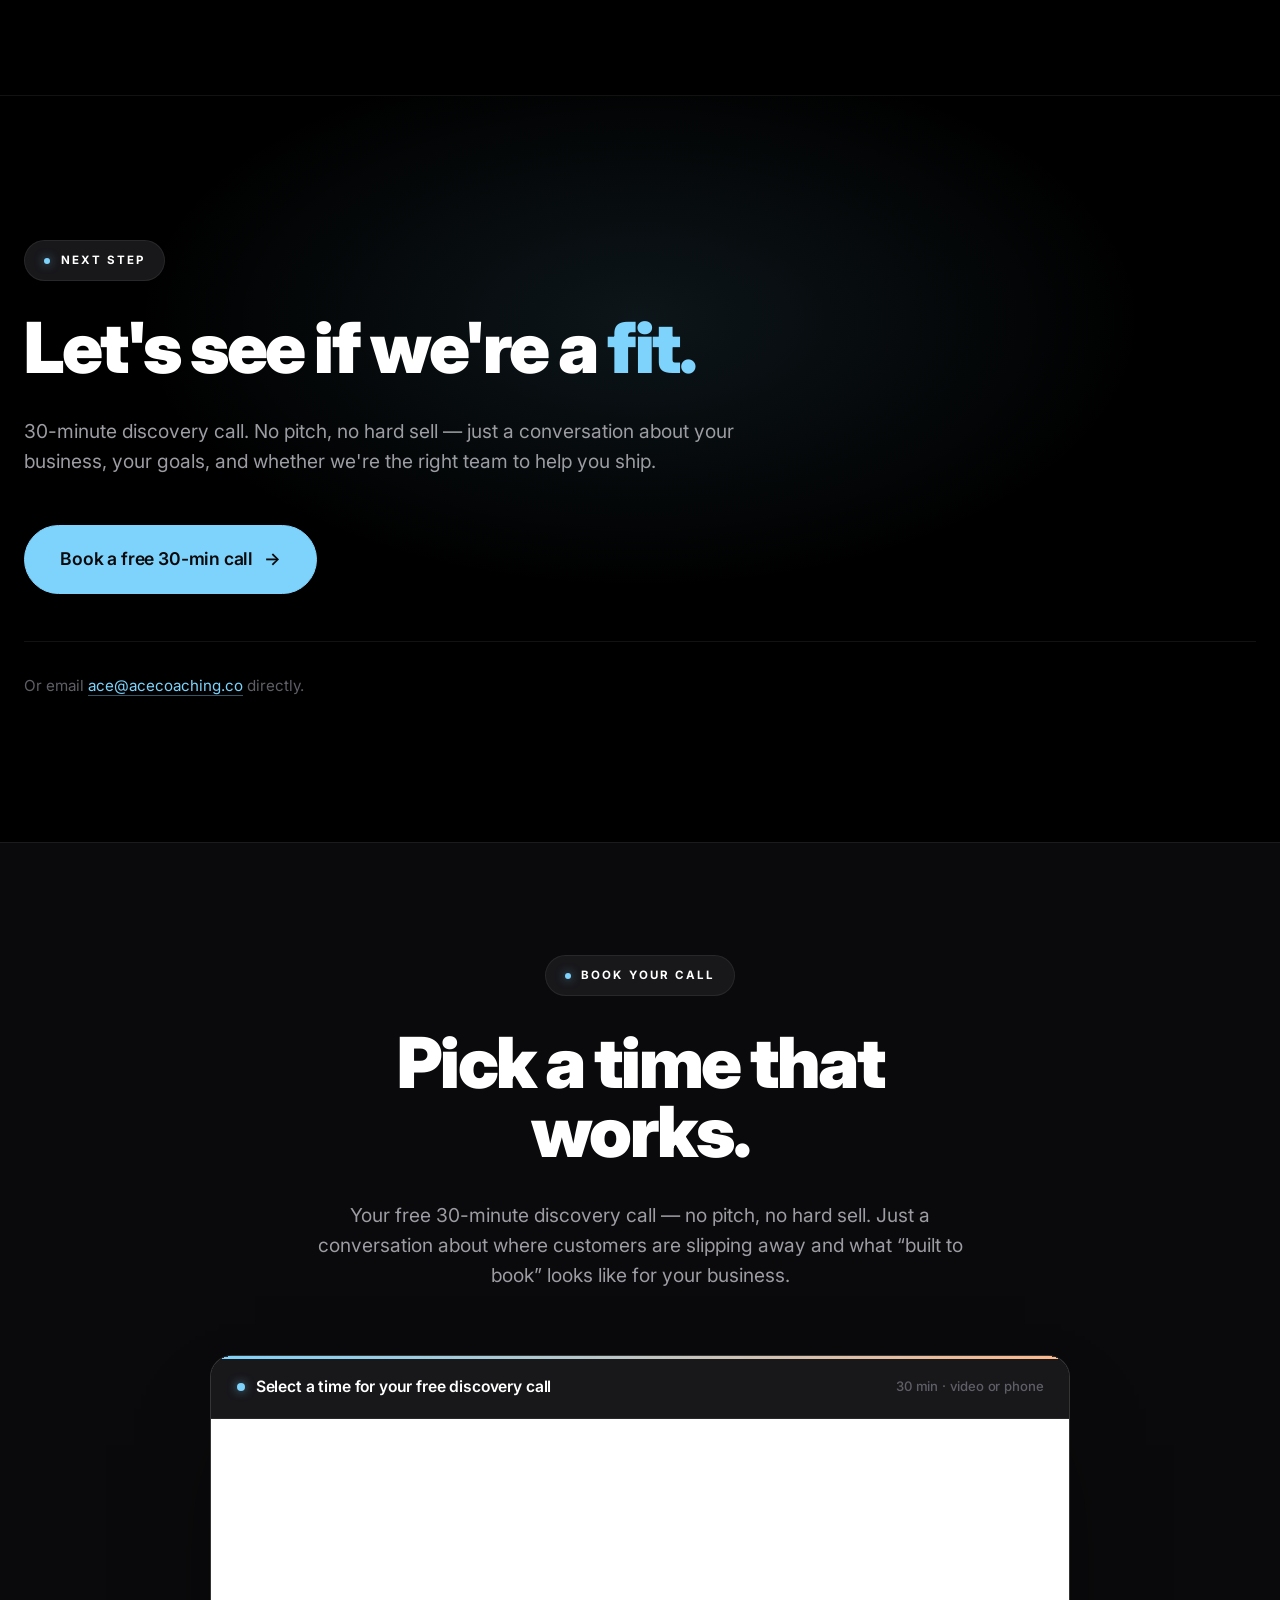
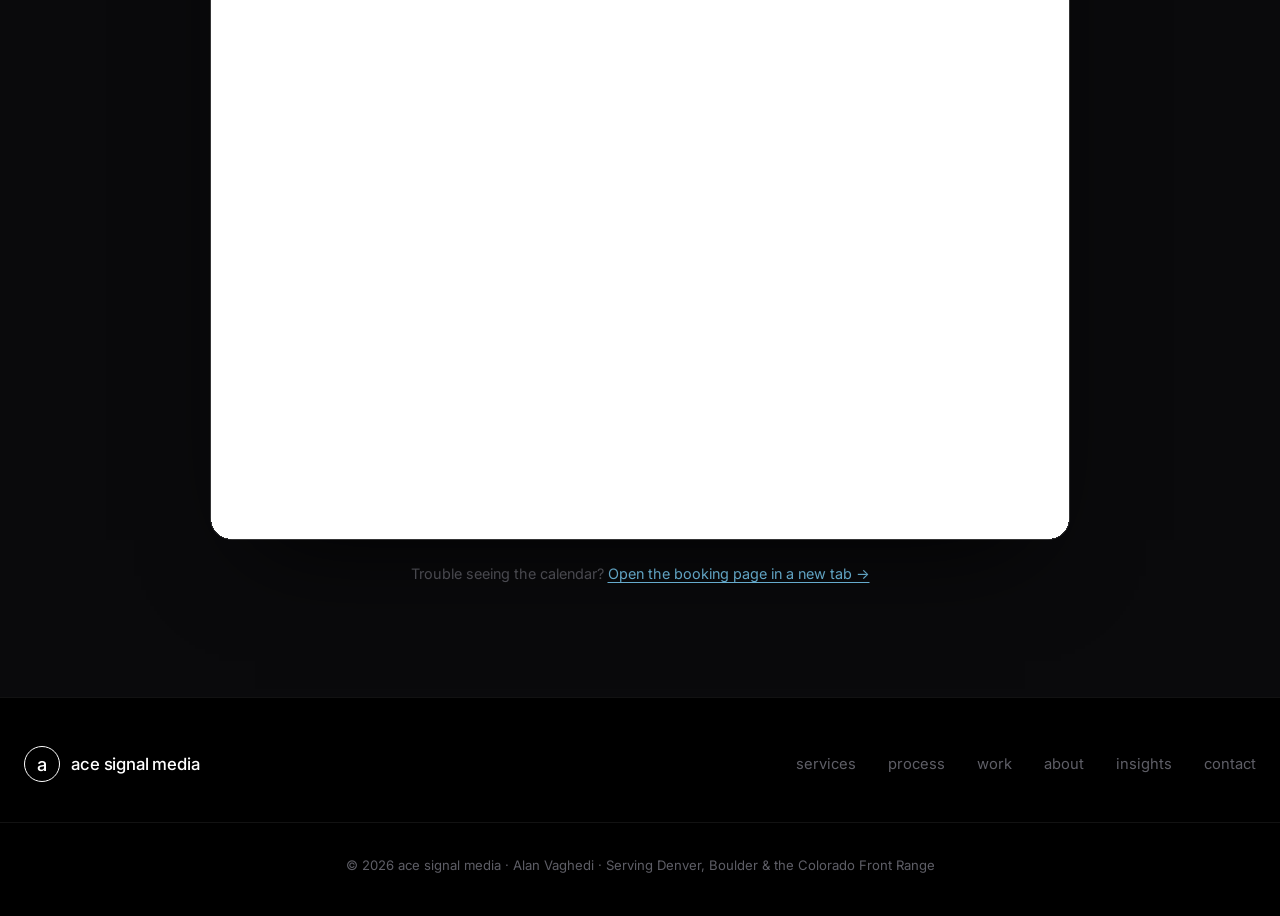
==== commit 6adfc000: "Add Insights hub + 4 local SEO/AEO blog posts + Denver/Boulder services page (footer-linked, off mai" ====
--- a/index.html
+++ b/index.html
@@ -1547,6 +1547,7 @@
       <a href="#process">process</a>
       <a href="#work">work</a>
       <a href="#about">about</a>
+      <a href="/insights">insights</a>
       <a href="mailto:ace@acecoaching.co">contact</a>
     </div>
   </div>
